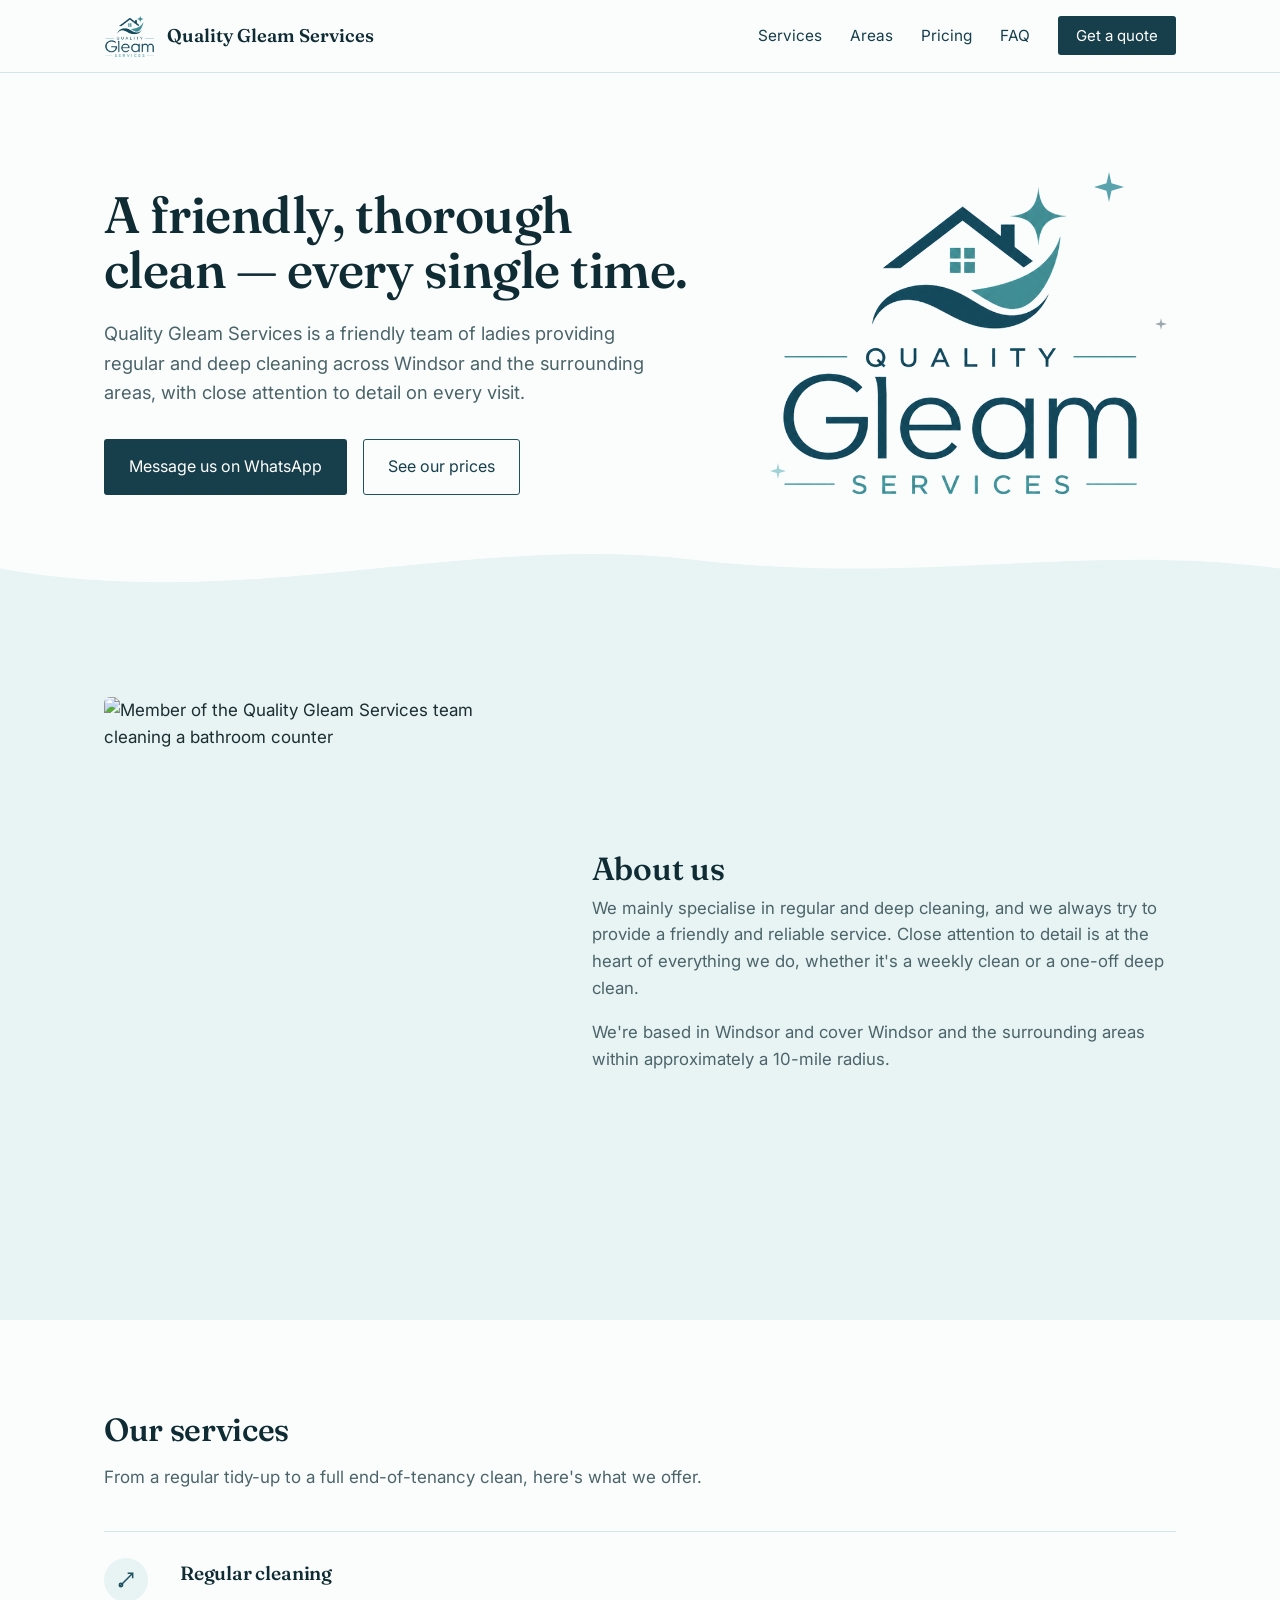
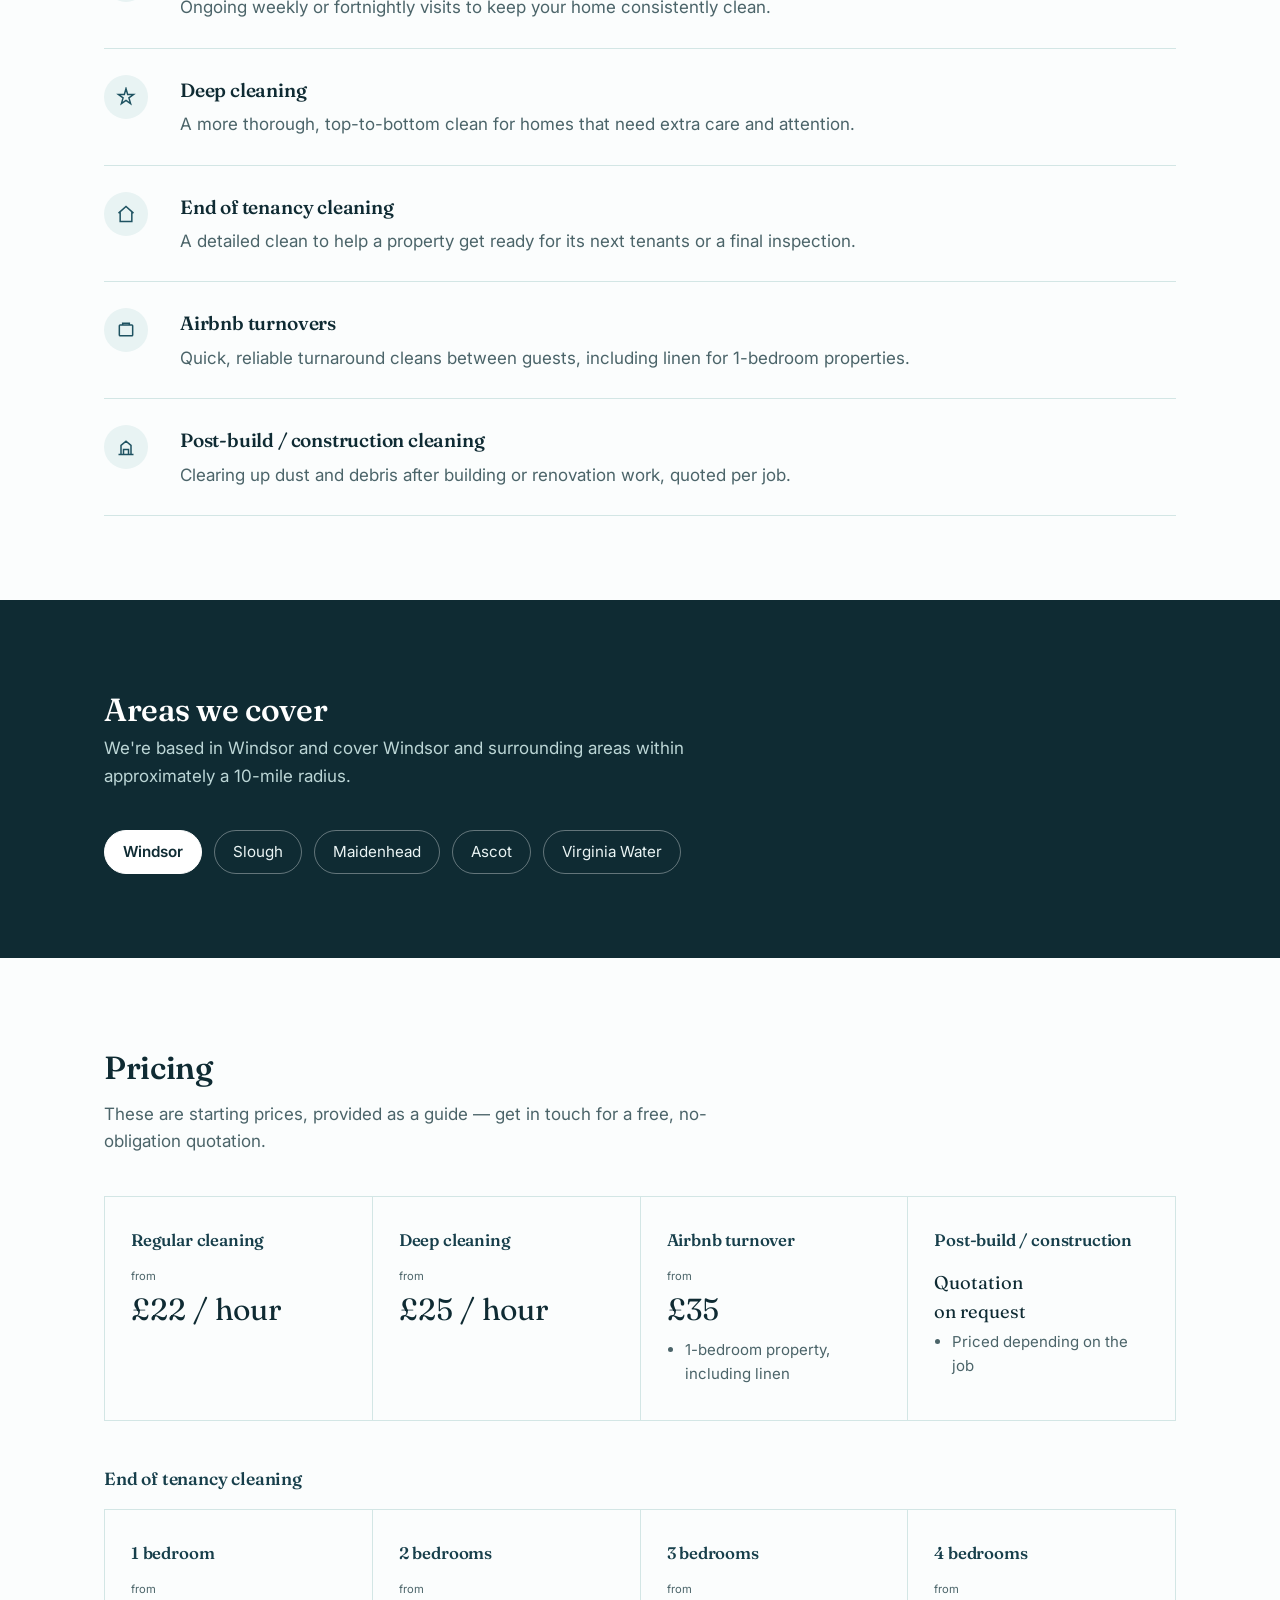
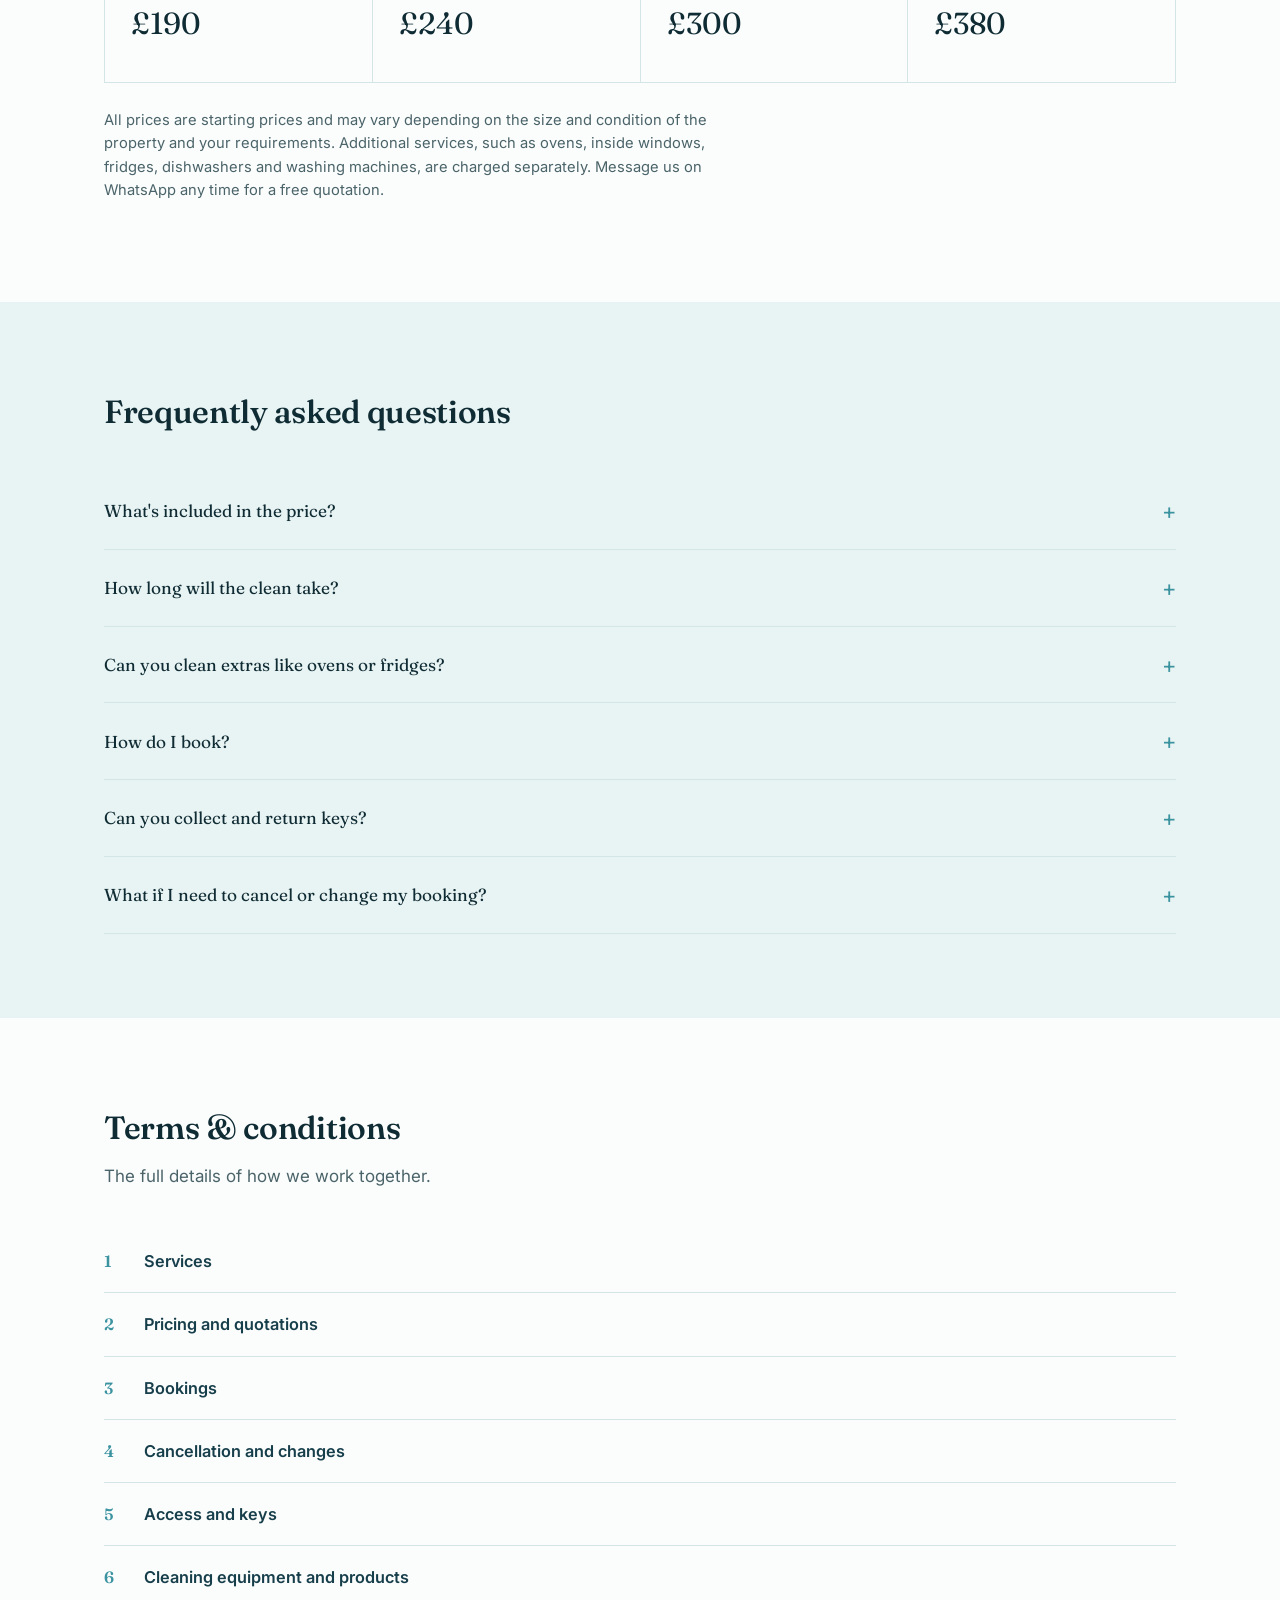
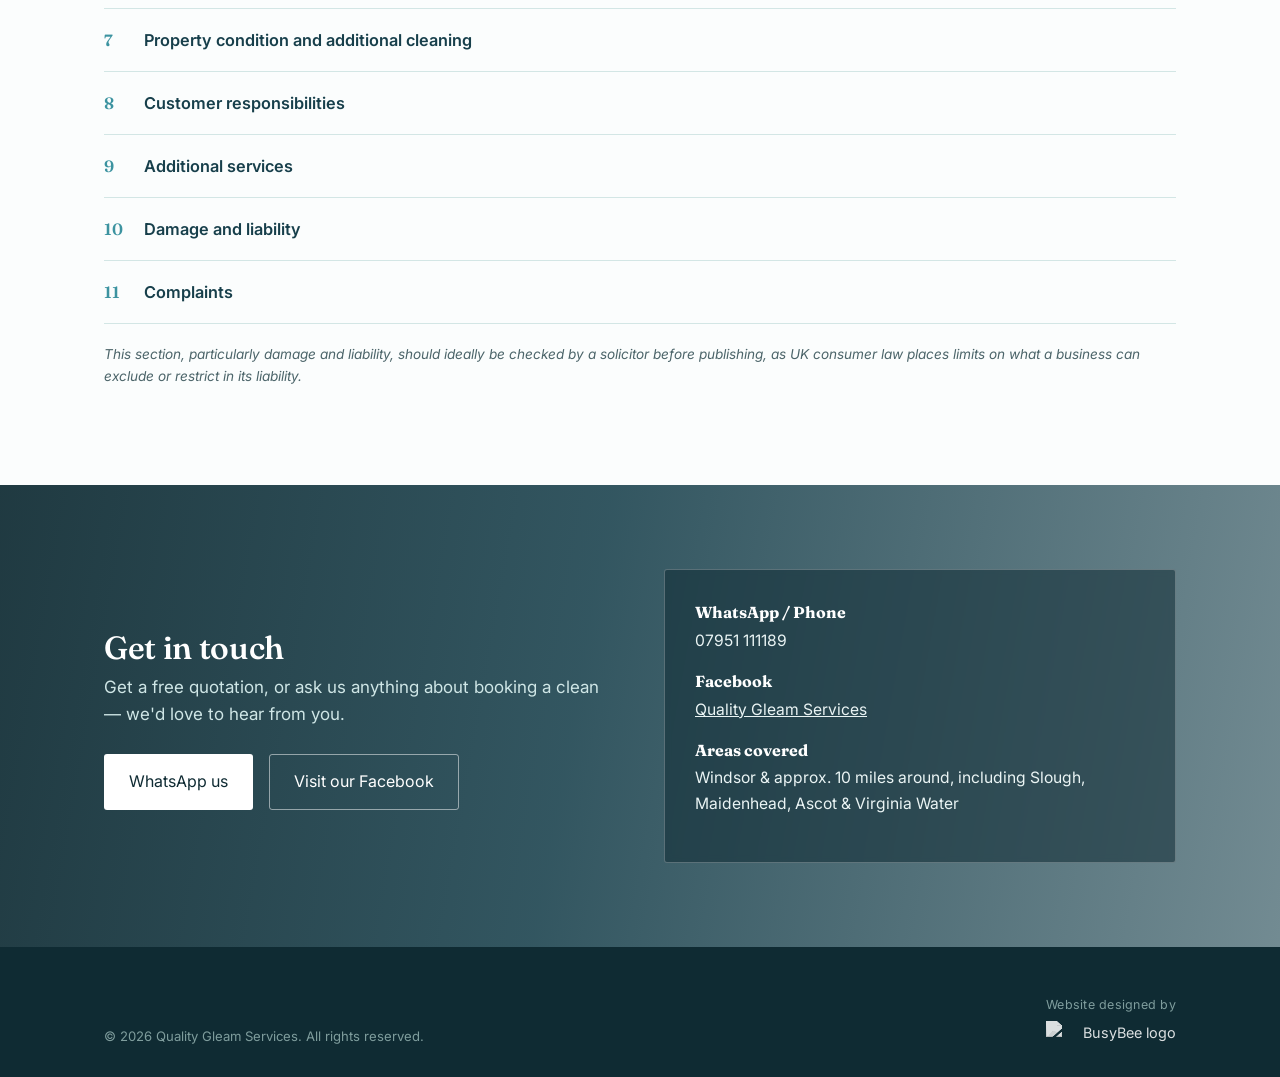
==== index.html @ 11ec0099 "Add files via upload" ====
<!DOCTYPE html>
<html lang="en">
<head>
<meta charset="UTF-8">
<meta name="viewport" content="width=device-width, initial-scale=1">
<title>Quality Gleam Services | Cleaning in Windsor &amp; Surrounding Areas</title>
<meta name="description" content="Friendly, reliable regular and deep cleaning across Windsor, Slough, Maidenhead, Ascot and Virginia Water. Message us on WhatsApp for a free quote.">
<link rel="icon" href="assets/favicon.png" type="image/png">
<link rel="preconnect" href="https://fonts.googleapis.com">
<link rel="preconnect" href="https://fonts.gstatic.com" crossorigin>
<link href="https://fonts.googleapis.com/css2?family=Fraunces:opsz,wght@9..144,500;9..144,600&family=Inter:wght@400;500;600&display=swap" rel="stylesheet">
<link rel="stylesheet" href="styles.css">
</head>
<body>

<header>
  <div class="nav">
    <a href="#top" class="brand">
      <img src="assets/logo.png" alt="Quality Gleam Services logo">
      <span>Quality Gleam Services</span>
    </a>
    <nav>
      <ul>
        <li><a href="#services">Services</a></li>
        <li><a href="#areas">Areas</a></li>
        <li><a href="#pricing">Pricing</a></li>
        <li><a href="#faq">FAQ</a></li>
        <li><a href="#contact" class="nav-cta">Get a quote</a></li>
      </ul>
    </nav>
    <button class="menu-btn" id="menuBtn" aria-label="Open menu"><span></span><span></span><span></span></button>
  </div>
  <nav id="mobileNav" style="display:none;border-top:1px solid var(--line);">
    <ul style="flex-direction:column;padding:8px 24px 20px;gap:4px;">
      <li style="padding:10px 0;"><a href="#services">Services</a></li>
      <li style="padding:10px 0;"><a href="#areas">Areas covered</a></li>
      <li style="padding:10px 0;"><a href="#pricing">Pricing</a></li>
      <li style="padding:10px 0;"><a href="#faq">FAQ</a></li>
      <li style="padding:10px 0;"><a href="#contact">Get a quote</a></li>
    </ul>
  </nav>
</header>

<main id="top">

  <!-- Hero -->
  <section class="hero">
    <div class="wrap hero-grid">
      <div>
        <h1>A friendly, thorough clean&nbsp;— every single time.</h1>
        <p class="sub">Quality Gleam Services is a friendly team of ladies providing regular and deep cleaning across Windsor and the surrounding areas, with close attention to detail on every visit.</p>
        <div class="hero-actions">
          <a class="btn btn-primary" href="https://wa.me/447951111189" target="_blank" rel="noopener">Message us on WhatsApp</a>
          <a class="btn btn-ghost" href="#pricing">See our prices</a>
        </div>
      </div>
      <div class="hero-visual">
        <span class="scene" aria-hidden="true"></span>
        <svg class="spark spark-1" aria-hidden="true" viewBox="0 0 24 24"><path d="M12 0 L14 9 L24 12 L14 15 L12 24 L10 15 L0 12 L10 9 Z"/></svg>
        <svg class="spark spark-2" aria-hidden="true" viewBox="0 0 24 24"><path d="M12 0 L14 9 L24 12 L14 15 L12 24 L10 15 L0 12 L10 9 Z"/></svg>
        <svg class="spark spark-3" aria-hidden="true" viewBox="0 0 24 24"><path d="M12 0 L14 9 L24 12 L14 15 L12 24 L10 15 L0 12 L10 9 Z"/></svg>
        <img src="assets/logo.png" alt="Quality Gleam Services">
      </div>
    </div>
    <svg class="wave" viewBox="0 0 1440 90" preserveAspectRatio="none"><path d="M0,40 C280,90 520,0 780,30 C1040,60 1220,10 1440,40 L1440,90 L0,90 Z"></path></svg>
  </section>

  <!-- About -->
  <section class="about">
    <div class="wrap about-grid">
      <div class="about-photo"><img src="assets/cleaning-woman.jpg" alt="Member of the Quality Gleam Services team cleaning a bathroom counter"></div>
      <div>
        <h2>About us</h2>
        <p>We mainly specialise in regular and deep cleaning, and we always try to provide a friendly and reliable service. Close attention to detail is at the heart of everything we do, whether it's a weekly clean or a one-off deep clean.</p>
        <p>We're based in Windsor and cover Windsor and the surrounding areas within approximately a 10-mile radius.</p>
      </div>
    </div>
  </section>

  <!-- Services -->
  <section class="services" id="services">
    <div class="wrap">
      <h2>Our services</h2>
      <p class="section-lead">From a regular tidy-up to a full end-of-tenancy clean, here's what we offer.</p>
      <div class="svc-list">

        <div class="svc-row">
          <span class="icon" aria-hidden="true">
            <svg width="20" height="20" viewBox="0 0 24 24" fill="none" stroke="currentColor" stroke-width="1.8"><path d="M4 20 L20 4 M14 4 L20 4 L20 10"/><circle cx="6" cy="18" r="2"/></svg>
          </span>
          <div><h3>Regular cleaning</h3><p>Ongoing weekly or fortnightly visits to keep your home consistently clean.</p></div>
        </div>

        <div class="svc-row">
          <span class="icon" aria-hidden="true">
            <svg width="20" height="20" viewBox="0 0 24 24" fill="none" stroke="currentColor" stroke-width="1.8"><path d="M12 2 L14 9 L21 9 L15.5 13 L17.5 20 L12 16 L6.5 20 L8.5 13 L3 9 L10 9 Z"/></svg>
          </span>
          <div><h3>Deep cleaning</h3><p>A more thorough, top-to-bottom clean for homes that need extra care and attention.</p></div>
        </div>

        <div class="svc-row">
          <span class="icon" aria-hidden="true">
            <svg width="20" height="20" viewBox="0 0 24 24" fill="none" stroke="currentColor" stroke-width="1.8"><path d="M3 11 L12 3 L21 11 M5 10 L5 21 L19 21 L19 10"/></svg>
          </span>
          <div><h3>End of tenancy cleaning</h3><p>A detailed clean to help a property get ready for its next tenants or a final inspection.</p></div>
        </div>

        <div class="svc-row">
          <span class="icon" aria-hidden="true">
            <svg width="20" height="20" viewBox="0 0 24 24" fill="none" stroke="currentColor" stroke-width="1.8"><rect x="4" y="6" width="16" height="13" rx="1"/><path d="M8 6 V4 H16 V6"/></svg>
          </span>
          <div><h3>Airbnb turnovers</h3><p>Quick, reliable turnaround cleans between guests, including linen for 1-bedroom properties.</p></div>
        </div>

        <div class="svc-row">
          <span class="icon" aria-hidden="true">
            <svg width="20" height="20" viewBox="0 0 24 24" fill="none" stroke="currentColor" stroke-width="1.8"><path d="M3 21 L21 21 M6 21 V10 L12 5 L18 10 V21 M9 21 V15 H15 V21"/></svg>
          </span>
          <div><h3>Post-build / construction cleaning</h3><p>Clearing up dust and debris after building or renovation work, quoted per job.</p></div>
        </div>

      </div>
    </div>
  </section>

  <!-- Areas -->
  <section class="areas" id="areas">
    <div class="wrap">
      <h2>Areas we cover</h2>
      <p class="section-lead">We're based in Windsor and cover Windsor and surrounding areas within approximately a 10-mile radius.</p>
      <div class="chip-row">
        <span class="chip center">Windsor</span>
        <span class="chip">Slough</span>
        <span class="chip">Maidenhead</span>
        <span class="chip">Ascot</span>
        <span class="chip">Virginia Water</span>
      </div>
    </div>
  </section>

  <!-- Pricing -->
  <section class="pricing" id="pricing">
    <div class="wrap">
      <h2>Pricing</h2>
      <p class="section-lead">These are starting prices, provided as a guide — get in touch for a free, no-obligation quotation.</p>

      <div class="price-grid">
        <div class="price-card">
          <h3>Regular cleaning</h3>
          <span class="amount"><span class="from">from</span>£22 / hour</span>
        </div>
        <div class="price-card">
          <h3>Deep cleaning</h3>
          <span class="amount"><span class="from">from</span>£25 / hour</span>
        </div>
        <div class="price-card">
          <h3>Airbnb turnover</h3>
          <span class="amount"><span class="from">from</span>£35</span>
          <ul><li>1-bedroom property, including linen</li></ul>
        </div>
        <div class="price-card">
          <h3>Post-build / construction</h3>
          <span class="amount" style="font-size:1.15rem;">Quotation<br>on request</span>
          <ul><li>Priced depending on the job</li></ul>
        </div>
      </div>

      <h3 style="margin-top:44px;font-size:1.1rem;color:var(--teal-800);">End of tenancy cleaning</h3>
      <div class="price-grid" style="margin-top:16px;">
        <div class="price-card"><h3>1 bedroom</h3><span class="amount"><span class="from">from</span>£190</span></div>
        <div class="price-card"><h3>2 bedrooms</h3><span class="amount"><span class="from">from</span>£240</span></div>
        <div class="price-card"><h3>3 bedrooms</h3><span class="amount"><span class="from">from</span>£300</span></div>
        <div class="price-card"><h3>4 bedrooms</h3><span class="amount"><span class="from">from</span>£380</span></div>
      </div>

      <p class="price-note">All prices are starting prices and may vary depending on the size and condition of the property and your requirements. Additional services, such as ovens, inside windows, fridges, dishwashers and washing machines, are charged separately. Message us on WhatsApp any time for a free quotation.</p>
    </div>
  </section>

  <!-- FAQ -->
  <section class="faq" id="faq">
    <div class="wrap">
      <h2>Frequently asked questions</h2>

      <details class="faq-item">
        <summary>What's included in the price?</summary>
        <p>Cleaning products are included and provided by us. Cleaning equipment can be provided for an additional charge.</p>
      </details>
      <details class="faq-item">
        <summary>How long will the clean take?</summary>
        <p>Cleaning time depends on the size and condition of the property. If it needs additional time, we'll discuss this with you where possible before continuing.</p>
      </details>
      <details class="faq-item">
        <summary>Can you clean extras like ovens or fridges?</summary>
        <p>Yes — we can clean additional items such as ovens, inside windows, fridges, dishwashers and washing machines. These are charged separately.</p>
      </details>
      <details class="faq-item">
        <summary>How do I book?</summary>
        <p>You can book through WhatsApp or by phone, and hopefully through this website in future too.</p>
      </details>
      <details class="faq-item">
        <summary>Can you collect and return keys?</summary>
        <p>Yes, we can collect and return keys if required. For end-of-tenancy cleaning, if keys need to be collected from an agency, there's a small additional fee for key collection and return.</p>
      </details>
      <details class="faq-item">
        <summary>What if I need to cancel or change my booking?</summary>
        <p>We just ask for at least 24 hours' notice if you need to cancel or change your booking.</p>
      </details>

    </div>
  </section>

  <!-- Terms -->
  <section class="terms" id="terms">
    <div class="wrap">
      <h2>Terms &amp; conditions</h2>
      <p class="section-lead">The full details of how we work together.</p>

      <details class="terms-item">
        <summary><span class="num">1</span> Services</summary>
        <div class="body">
          <p>Quality Gleam Services provides regular cleaning, deep cleaning, end-of-tenancy cleaning, Airbnb turnovers and post-build/construction cleaning.</p>
          <p>We aim to provide a friendly, reliable and thorough service while paying close attention to detail.</p>
        </div>
      </details>

      <details class="terms-item">
        <summary><span class="num">2</span> Pricing and quotations</summary>
        <div class="body">
          <p>Our advertised prices are starting prices and are provided as a guide.</p>
          <p>The final price may vary depending on factors including: size of the property, condition of the property, level of cleaning required, customer requirements, and additional services requested.</p>
          <p>Additional services, including oven, fridge, dishwasher, washing machine and inside-window cleaning, may incur additional charges.</p>
          <p>Post-build/construction cleaning is priced individually according to the requirements of the job.</p>
          <p>Where additional cleaning time is required due to the size or condition of a property, additional charges may apply. Where reasonably possible, we will discuss this with the customer before carrying out additional work.</p>
        </div>
      </details>

      <details class="terms-item">
        <summary><span class="num">3</span> Bookings</summary>
        <div class="body">
          <p>Bookings can be made by phone or WhatsApp, and bookings made through the website may also be available where this facility is offered.</p>
          <p>A booking is considered confirmed once the details of the service have been agreed with the customer.</p>
        </div>
      </details>

      <details class="terms-item">
        <summary><span class="num">4</span> Cancellation and changes</summary>
        <div class="body">
          <p>Customers must provide at least 24 hours' notice if they need to cancel or change a booking.</p>
        </div>
      </details>

      <details class="terms-item">
        <summary><span class="num">5</span> Access and keys</summary>
        <div class="body">
          <p>Customers are responsible for providing suitable access to the property at the agreed time.</p>
          <p>Where agreed in advance, Quality Gleam Services may collect and return keys.</p>
          <p>For end-of-tenancy cleaning, an additional fee may apply where keys need to be collected from and returned to a letting agency.</p>
        </div>
      </details>

      <details class="terms-item">
        <summary><span class="num">6</span> Cleaning equipment and products</summary>
        <div class="body">
          <p>Standard cleaning products are provided by Quality Gleam Services.</p>
          <p>Cleaning equipment may be provided for an additional charge where agreed with the customer.</p>
        </div>
      </details>

      <details class="terms-item">
        <summary><span class="num">7</span> Property condition and additional cleaning</summary>
        <div class="body">
          <p>The quoted or estimated cleaning time is based on the information available when the booking is made.</p>
          <p>If the condition or size of the property requires substantially more time than anticipated, additional cleaning time may be charged.</p>
          <p>Where reasonably possible, the customer will be informed before additional work continues.</p>
        </div>
      </details>

      <details class="terms-item">
        <summary><span class="num">8</span> Customer responsibilities</summary>
        <div class="body">
          <p>Customers should inform Quality Gleam Services before the appointment of any relevant circumstances that may affect the cleaning, including particularly delicate surfaces, valuable items, specific cleaning requirements or areas requiring special care.</p>
          <p>Customers should ensure that the property is reasonably accessible and safe for the cleaning team.</p>
        </div>
      </details>

      <details class="terms-item">
        <summary><span class="num">9</span> Additional services</summary>
        <div class="body">
          <p>Additional services requested by the customer that are not included in the original booking may incur an additional charge.</p>
          <p>Any additional charges will be discussed with the customer where reasonably possible before the work is carried out.</p>
        </div>
      </details>

      <details class="terms-item">
        <summary><span class="num">10</span> Damage and liability</summary>
        <div class="body">
          <p>Quality Gleam Services will take reasonable care when carrying out cleaning services.</p>
          <p>Customers should notify us as soon as reasonably possible if they believe any damage has occurred during a cleaning service so that the matter can be investigated.</p>
          <p>We cannot accept responsibility for pre-existing damage, normal wear and tear, or damage resulting from defects, poor condition or unsuitable materials/surfaces.</p>
        </div>
      </details>

      <details class="terms-item">
        <summary><span class="num">11</span> Complaints</summary>
        <div class="body">
          <p>If you are unhappy with any aspect of our cleaning service, please contact us as soon as possible so that we can discuss the issue and, where appropriate, arrange a suitable resolution.</p>
        </div>
      </details>

      <p class="terms-legal-note">This section, particularly damage and liability, should ideally be checked by a solicitor before publishing, as UK consumer law places limits on what a business can exclude or restrict in its liability.</p>
    </div>
  </section>

  <!-- Contact -->
  <section class="contact" id="contact">
    <div class="wrap contact-grid">
      <div>
        <h2>Get in touch</h2>
        <p>Get a free quotation, or ask us anything about booking a clean — we'd love to hear from you.</p>
        <div class="contact-actions">
          <a class="btn btn-primary" href="https://wa.me/447951111189" target="_blank" rel="noopener">WhatsApp us</a>
          <a class="btn btn-ghost" href="https://www.facebook.com/share/1EQ4zHnE3u/?mibextid=wwXIfr" target="_blank" rel="noopener">Visit our Facebook</a>
        </div>
      </div>
      <div class="contact-card">
        <div><strong>WhatsApp / Phone</strong>07951 111189</div>
        <div><strong>Facebook</strong><a href="https://www.facebook.com/share/1EQ4zHnE3u/?mibextid=wwXIfr" target="_blank" rel="noopener" style="color:#eaf4f4;">Quality Gleam Services</a></div>
        <div><strong>Areas covered</strong>Windsor &amp; approx. 10 miles around, including Slough, Maidenhead, Ascot &amp; Virginia Water</div>
      </div>
    </div>
  </section>

</main>

<footer>
  <div class="wrap">
    <div class="footer-grid">
      <div class="copyright">© <span id="year"></span> Quality Gleam Services. All rights reserved.</div>
      <div class="footer-credit">
        <div class="label">Website designed by</div>
        <img src="https://ijdpajdpoka.sirv.com/busybee-logo.png" alt="BusyBee logo">
      </div>
    </div>
  </div>
</footer>

<script src="script.js"></script>
</body>
</html>
---- styles.css ----
/* Quality Gleam Services — site styles */

:root{
  --teal-900:#0f2b33;
  --teal-800:#173f4b;
  --teal-700:#1e5261;
  --teal-500:#3c93a0;
  --teal-300:#7bc0c6;
  --teal-100:#e8f3f3;
  --paper:#fbfdfd;
  --line:#d3e6e5;
  --ink:#1b2e31;
  --ink-soft:#4b6469;
  --max:1120px;
}

*,*::before,*::after{box-sizing:border-box;}
html{scroll-behavior:smooth;}
body{
  margin:0;
  background:var(--paper);
  color:var(--ink);
  font-family:"Inter",system-ui,-apple-system,Segoe UI,sans-serif;
  font-size:17px;
  line-height:1.6;
  -webkit-font-smoothing:antialiased;
}
h1,h2,h3,.logo-word{
  font-family:"Fraunces",Georgia,serif;
  color:var(--teal-900);
  margin:0;
  font-weight:560;
  letter-spacing:-0.01em;
}
p{margin:0 0 1em;}
a{color:var(--teal-700);}
img{max-width:100%;display:block;}
.wrap{max-width:var(--max);margin:0 auto;padding:0 24px;}
section{padding:84px 0;}
.eyebrow{display:none;} /* intentionally unused — no tracked-out labels */

/* Header */
header{
  position:sticky;top:0;z-index:40;
  background:rgba(251,253,253,.92);
  backdrop-filter:blur(6px);
  border-bottom:1px solid var(--line);
}
.nav{display:flex;align-items:center;justify-content:space-between;padding:14px 24px;max-width:var(--max);margin:0 auto;}
.brand{display:flex;align-items:center;gap:12px;text-decoration:none;}
.brand img{height:44px;width:auto;}
.brand span{font-family:"Fraunces",serif;font-size:1.15rem;color:var(--teal-900);font-weight:600;}
nav ul{list-style:none;display:flex;gap:28px;margin:0;padding:0;}
nav ul li a{color:var(--teal-800);text-decoration:none;font-size:.96rem;}
nav ul li a:hover{color:var(--teal-500);}
.nav-cta{
  background:var(--teal-800);color:#fff !important;padding:10px 18px;border-radius:3px;
  font-size:.94rem;
}
.nav-cta:hover{background:var(--teal-700);}
.menu-btn{display:none;background:none;border:none;cursor:pointer;padding:4px;}
.menu-btn span{display:block;width:24px;height:2px;background:var(--teal-900);margin:5px 0;}

/* Hero */
.hero{padding:76px 0 0;}
.hero-grid{display:grid;grid-template-columns:1.15fr .85fr;gap:56px;align-items:center;}
.hero h1{font-size:clamp(2.2rem,4vw,3.4rem);line-height:1.08;}
.hero .sub{font-size:1.15rem;color:var(--ink-soft);margin-top:22px;max-width:46ch;}
.hero-actions{display:flex;gap:16px;margin-top:32px;flex-wrap:wrap;}
.btn{
  display:inline-flex;align-items:center;gap:10px;padding:14px 24px;border-radius:3px;
  text-decoration:none;font-size:1rem;border:1px solid transparent;
}
.btn-primary{background:var(--teal-800);color:#fff;}
.btn-primary:hover{background:var(--teal-700);}
.btn-ghost{border-color:var(--teal-700);color:var(--teal-800);}
.btn-ghost:hover{background:var(--teal-100);}
.hero-visual{position:relative;padding:30px;display:flex;align-items:center;justify-content:center;overflow:hidden;border-radius:28px;}
.hero-visual img{width:100%;max-width:420px;margin:0 auto;position:relative;z-index:2;}
.hero-visual .scene{
  position:absolute;inset:-10%;z-index:0;
  background-image:url('assets/kitchen.jpg');
  background-size:cover;background-position:center;
  filter:blur(9px) saturate(1.05);
  transform:scale(1.06);
}
.hero-visual::after{
  content:"";position:absolute;inset:0;z-index:0;
  background:radial-gradient(circle at 50% 45%, rgba(251,253,253,.35) 0%, rgba(251,253,253,.05) 55%, transparent 75%);
}
.hero-visual .spark{position:absolute;z-index:1;width:22px;height:22px;fill:var(--teal-500);opacity:.7;}
.hero-visual .spark-1{top:6%;right:12%;width:30px;height:30px;opacity:.85;}
.hero-visual .spark-2{bottom:14%;left:6%;width:16px;height:16px;fill:var(--teal-300);}
.hero-visual .spark-3{top:44%;right:2%;width:12px;height:12px;fill:var(--teal-900);opacity:.4;}

.wave{display:block;width:100%;height:auto;}
.wave path{fill:var(--teal-100);}

/* About */
.about{background:var(--teal-100);}
.about-grid{display:grid;grid-template-columns:.85fr 1.15fr;gap:56px;align-items:center;}
.about h2{font-size:2rem;}
.about p{color:var(--ink-soft);font-size:1.05rem;}
.about-photo{border-radius:6px;overflow:hidden;aspect-ratio:4/5;}
.about-photo img{width:100%;height:100%;object-fit:cover;display:block;}

/* Services */
.services h2{font-size:2rem;margin-bottom:8px;}
.section-lead{color:var(--ink-soft);max-width:56ch;margin-bottom:40px;}
.svc-list{border-top:1px solid var(--line);}
.svc-row{
  display:grid;grid-template-columns:56px 1fr;gap:20px;padding:26px 0;border-bottom:1px solid var(--line);
  align-items:flex-start;
}
.svc-row .icon{
  width:44px;height:44px;border-radius:50%;background:var(--teal-100);
  display:flex;align-items:center;justify-content:center;color:var(--teal-700);
}
.svc-row h3{font-size:1.2rem;margin-bottom:6px;}
.svc-row p{color:var(--ink-soft);margin:0;}

/* Areas */
.areas{background:var(--teal-900);color:#f2f7f7;}
.areas h2{color:#fff;font-size:2rem;}
.areas .section-lead{color:#bcd6d6;}
.chip-row{display:flex;flex-wrap:wrap;gap:12px;margin-top:10px;}
.chip{
  border:1px solid rgba(255,255,255,.35);color:#eaf4f4;padding:9px 18px;border-radius:100px;font-size:.95rem;
}
.chip.center{background:#fff;color:var(--teal-900);border-color:#fff;font-weight:600;}

/* Pricing */
.pricing h2{font-size:2rem;margin-bottom:8px;}
.price-grid{display:grid;grid-template-columns:repeat(auto-fit,minmax(230px,1fr));gap:1px;background:var(--line);border:1px solid var(--line);margin-top:36px;}
.price-card{background:var(--paper);padding:30px 26px;}
.price-card h3{font-size:1.05rem;color:var(--teal-800);margin-bottom:14px;}
.price-card .amount{font-family:"Fraunces",serif;font-size:1.9rem;color:var(--teal-900);display:block;margin-bottom:4px;}
.price-card .amount .from{font-family:"Inter",sans-serif;font-size:.7rem;color:var(--ink-soft);display:block;font-weight:400;letter-spacing:0;}
.price-card ul{margin:0;padding-left:18px;color:var(--ink-soft);font-size:.94rem;}
.price-card ul li{margin-bottom:4px;}
.price-note{margin-top:26px;font-size:.92rem;color:var(--ink-soft);max-width:70ch;}

/* FAQ */
.faq{background:var(--teal-100);}
.faq h2{font-size:2rem;margin-bottom:36px;}
.faq-item{border-bottom:1px solid var(--line);}
.faq-item summary{
  cursor:pointer;padding:20px 0;font-family:"Fraunces",serif;font-size:1.08rem;color:var(--teal-900);
  list-style:none;display:flex;justify-content:space-between;align-items:center;gap:16px;
}
.faq-item summary::-webkit-details-marker{display:none;}
.faq-item summary::after{content:"+";font-family:"Inter",sans-serif;font-size:1.4rem;color:var(--teal-500);}
.faq-item[open] summary::after{content:"–";}
.faq-item p{color:var(--ink-soft);padding-bottom:22px;margin:0;}

/* Terms */
.terms h2{font-size:2rem;margin-bottom:10px;}
.terms-item{border-bottom:1px solid var(--line);}
.terms-item summary{
  cursor:pointer;padding:18px 0;font-weight:600;color:var(--teal-800);list-style:none;
  display:flex;gap:14px;align-items:baseline;font-size:1.02rem;
}
.terms-item summary::-webkit-details-marker{display:none;}
.terms-item summary .num{color:var(--teal-500);font-family:"Fraunces",serif;min-width:1.6em;}
.terms-item .body{padding:0 0 22px 2.6em;color:var(--ink-soft);font-size:.97rem;}
.terms-item .body p{margin:0 0 .8em;}
.terms-legal-note{margin-top:20px;font-size:.85rem;color:var(--ink-soft);font-style:italic;}

/* Contact */
.contact{
  position:relative;color:#fff;
  background:
    linear-gradient(100deg, rgba(15,43,51,.93) 0%, rgba(23,63,75,.88) 45%, rgba(23,63,75,.6) 100%),
    url('assets/bedroom.jpg') center/cover no-repeat;
}
.contact-grid{display:grid;grid-template-columns:1fr 1fr;gap:48px;align-items:center;}
.contact h2{color:#fff;font-size:2rem;}
.contact p{color:#cfe6e6;}
.contact-actions{display:flex;gap:16px;margin-top:26px;flex-wrap:wrap;}
.contact .btn-primary{background:#fff;color:var(--teal-900);}
.contact .btn-primary:hover{background:var(--teal-100);}
.contact .btn-ghost{border-color:rgba(255,255,255,.5);color:#fff;}
.contact .btn-ghost:hover{background:rgba(255,255,255,.08);}
.contact-card{border:1px solid rgba(255,255,255,.25);background:rgba(15,43,51,.55);backdrop-filter:blur(3px);padding:30px;border-radius:3px;}
.contact-card div{margin-bottom:16px;font-size:.98rem;color:#eaf4f4;}
.contact-card div strong{display:block;color:#fff;font-family:"Fraunces",serif;font-size:1rem;margin-bottom:2px;}

/* Footer */
footer{background:var(--teal-900);color:#a9c6c6;padding:48px 0 30px;font-size:.9rem;}
.footer-grid{display:flex;justify-content:space-between;align-items:flex-end;flex-wrap:wrap;gap:24px;}
.footer-credit{text-align:right;}
.footer-credit a{color:#a9c6c6;text-decoration:none;}
.footer-credit img{height:26px;margin-top:6px;margin-left:auto;filter:grayscale(1) brightness(1.6);opacity:.85;}
.footer-credit .label{font-size:.78rem;letter-spacing:.02em;color:#7f9d9d;}
hr.foot-rule{border:none;border-top:1px solid rgba(255,255,255,.12);margin:34px 0 22px;}
.copyright{font-size:.82rem;color:#7f9d9d;}

@media (max-width:860px){
  nav ul{display:none;}
  .menu-btn{display:block;}
  .hero-grid,.about-grid,.contact-grid{grid-template-columns:1fr;}
  .hero-visual{order:-1;max-width:260px;margin:0 auto 8px;}
  section{padding:56px 0;}
  .footer-grid{flex-direction:column;align-items:flex-start;}
  .footer-credit{text-align:left;}
  .footer-credit img{margin-left:0;}
}

@media (prefers-reduced-motion:reduce){
  html{scroll-behavior:auto;}
}
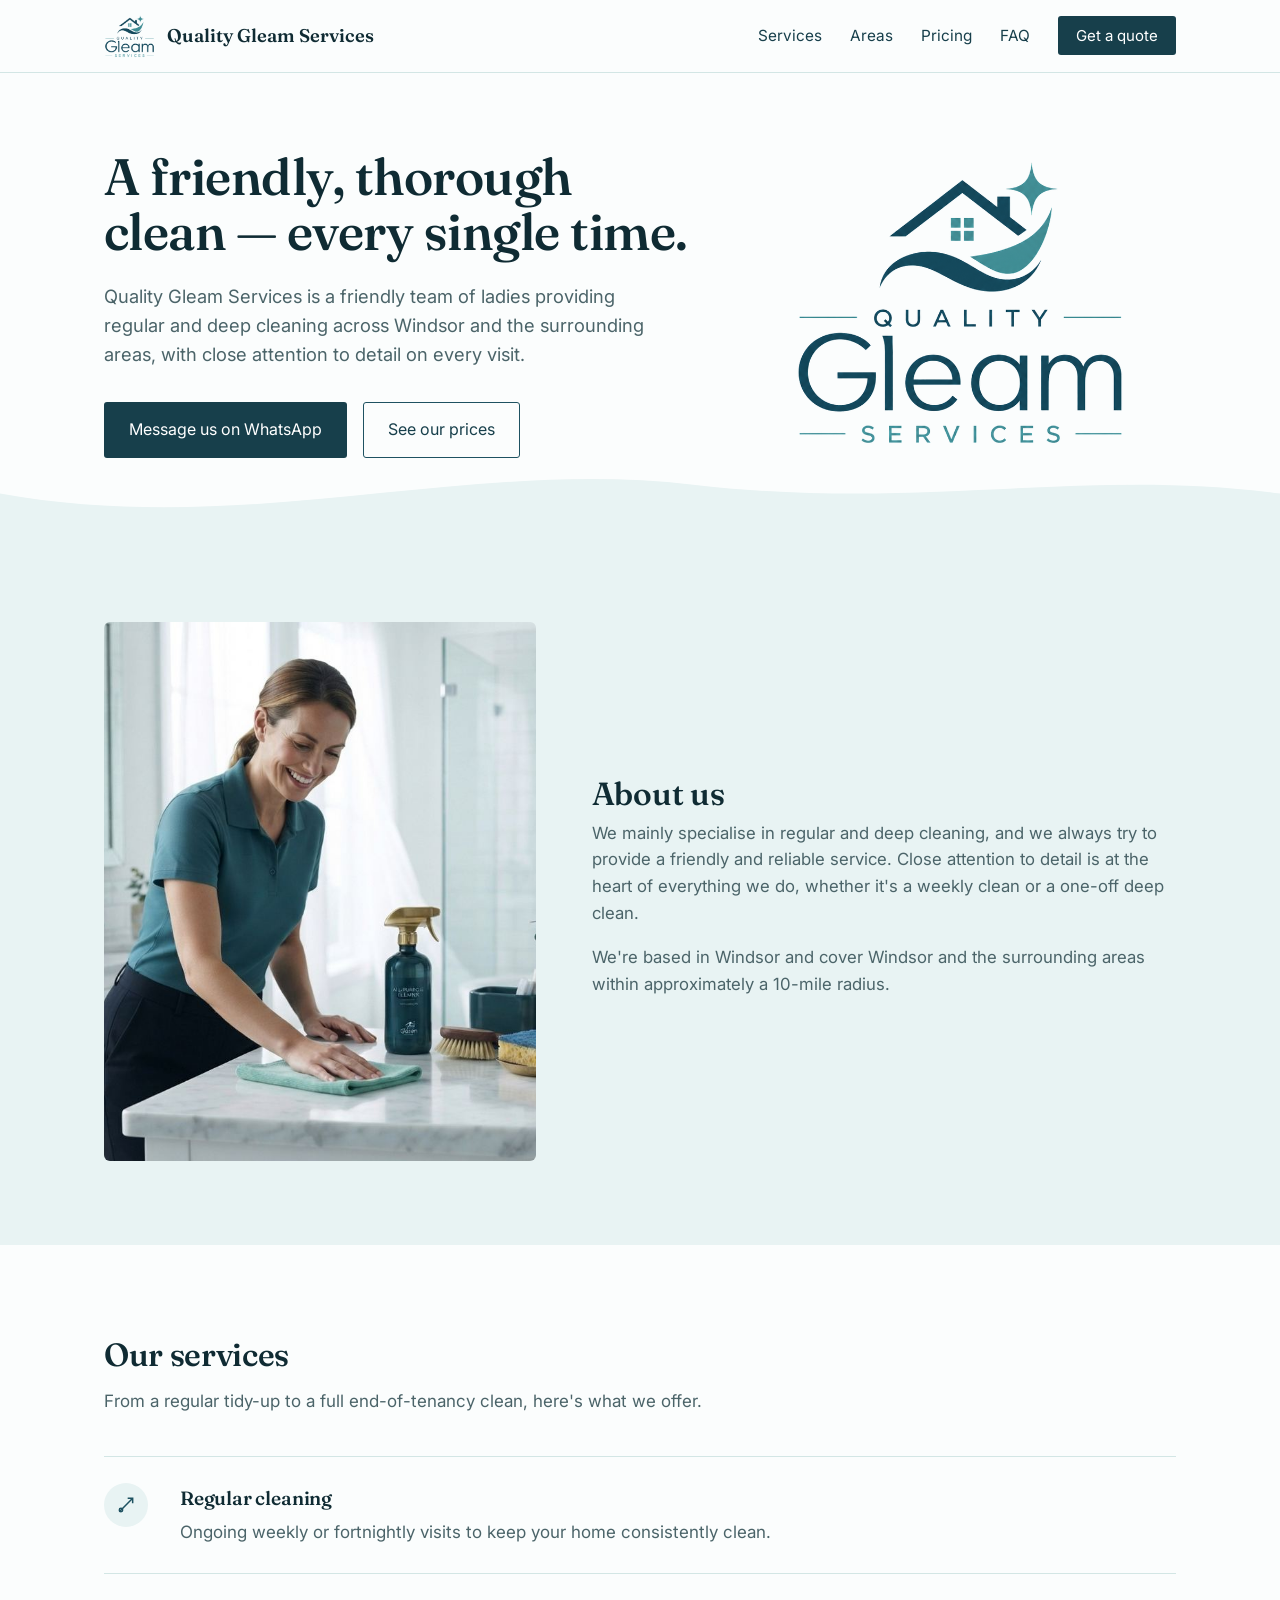
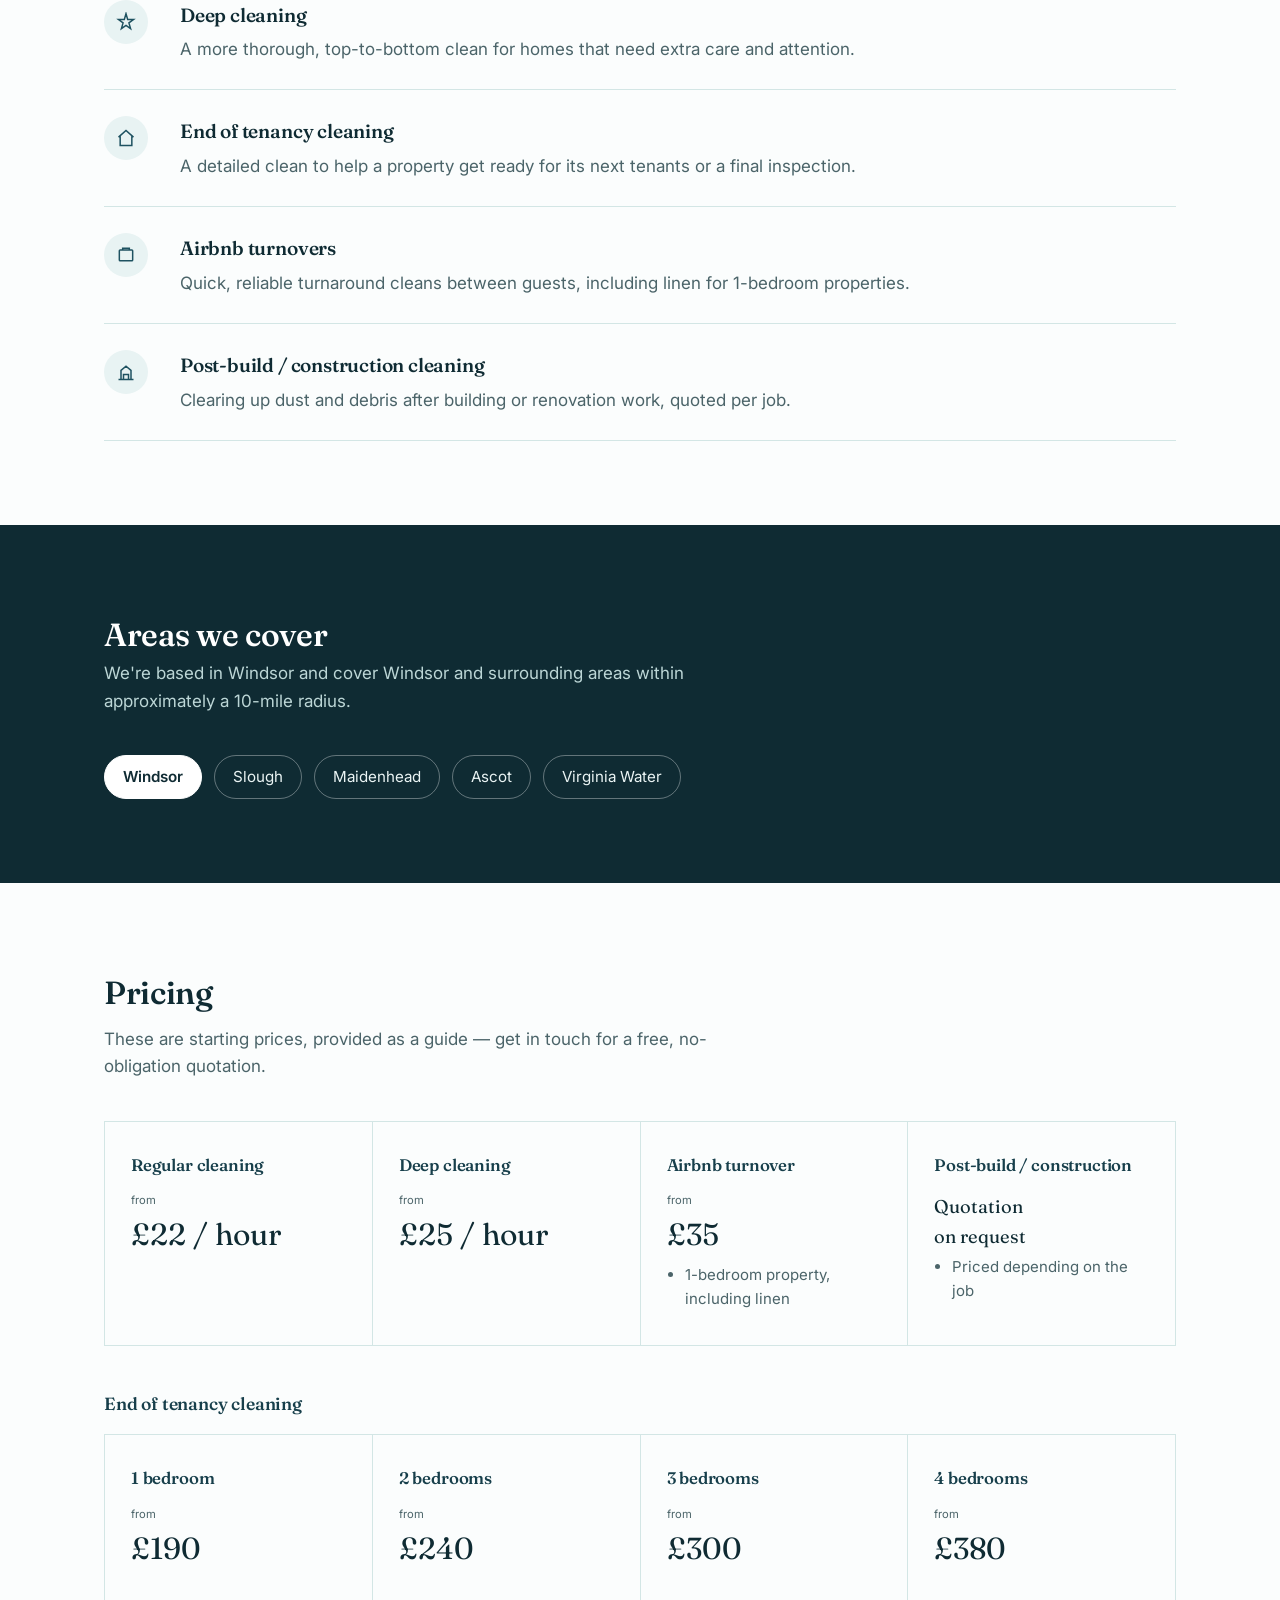
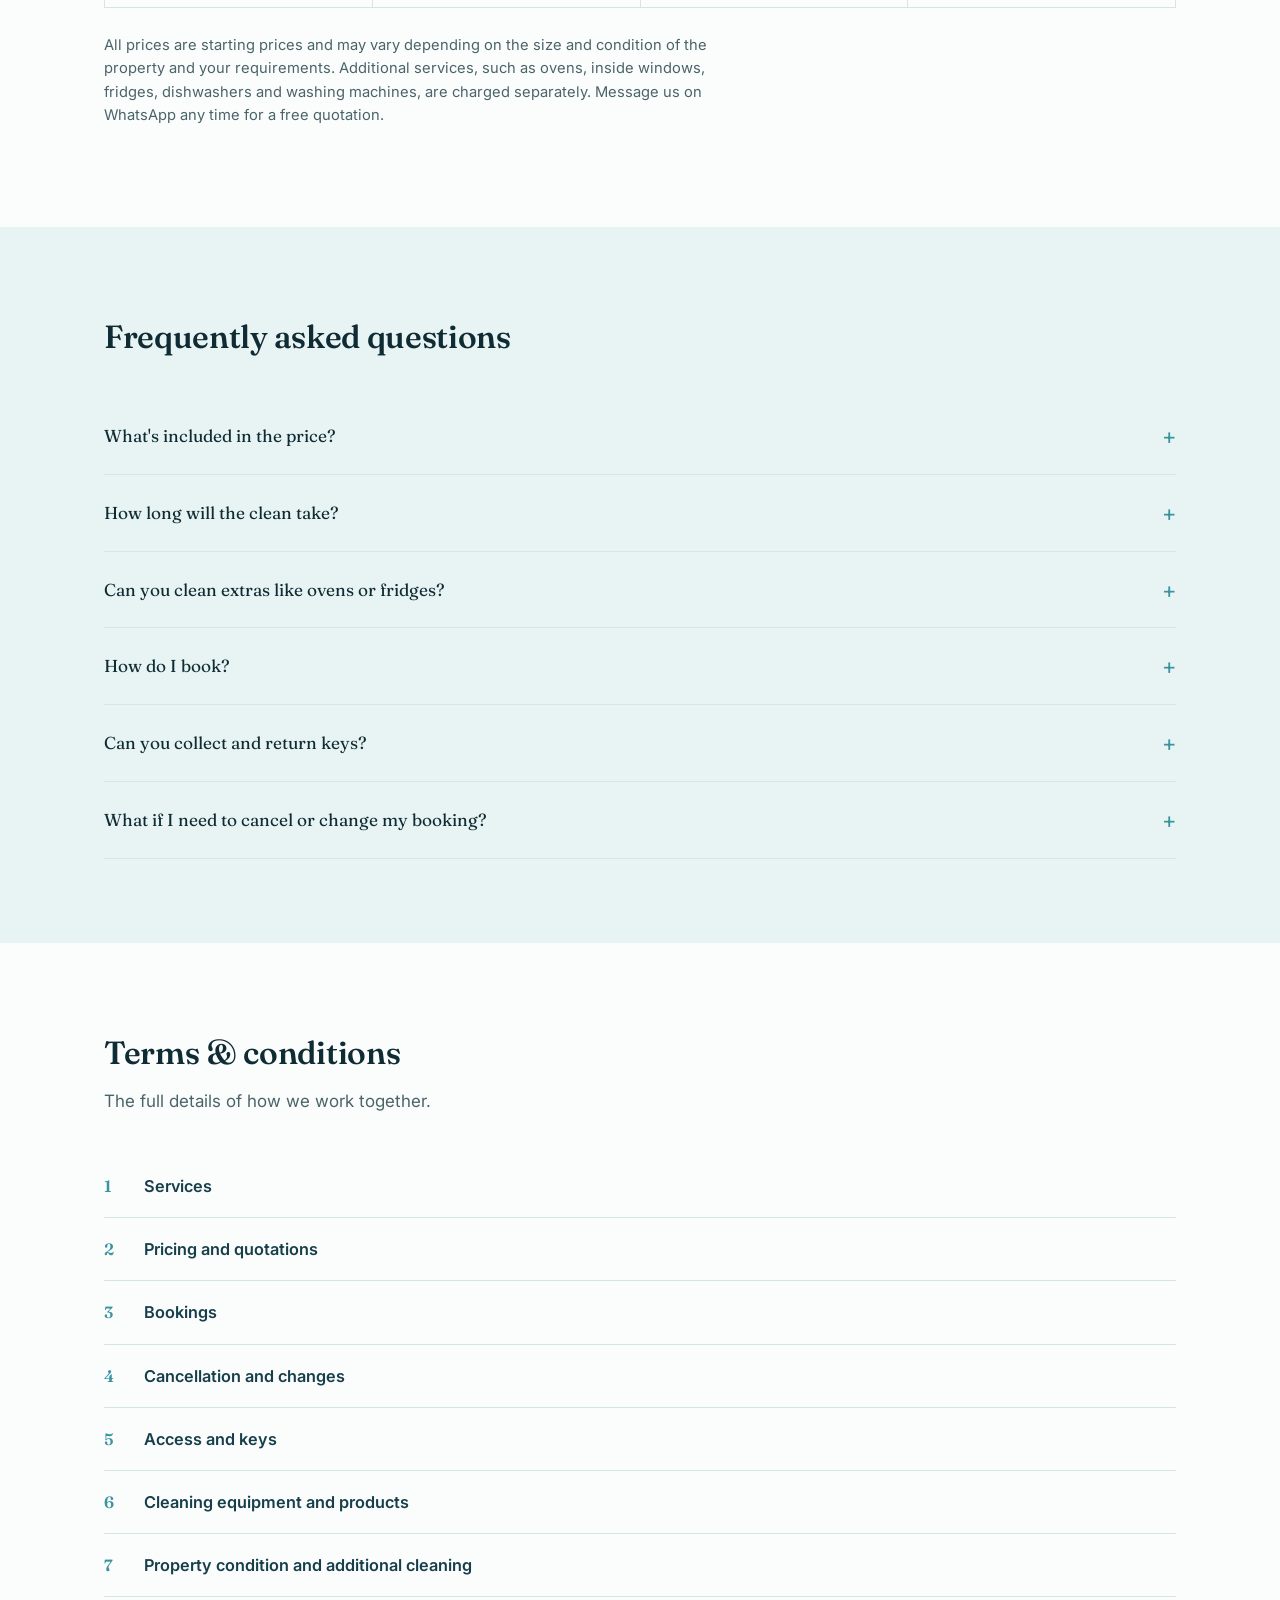
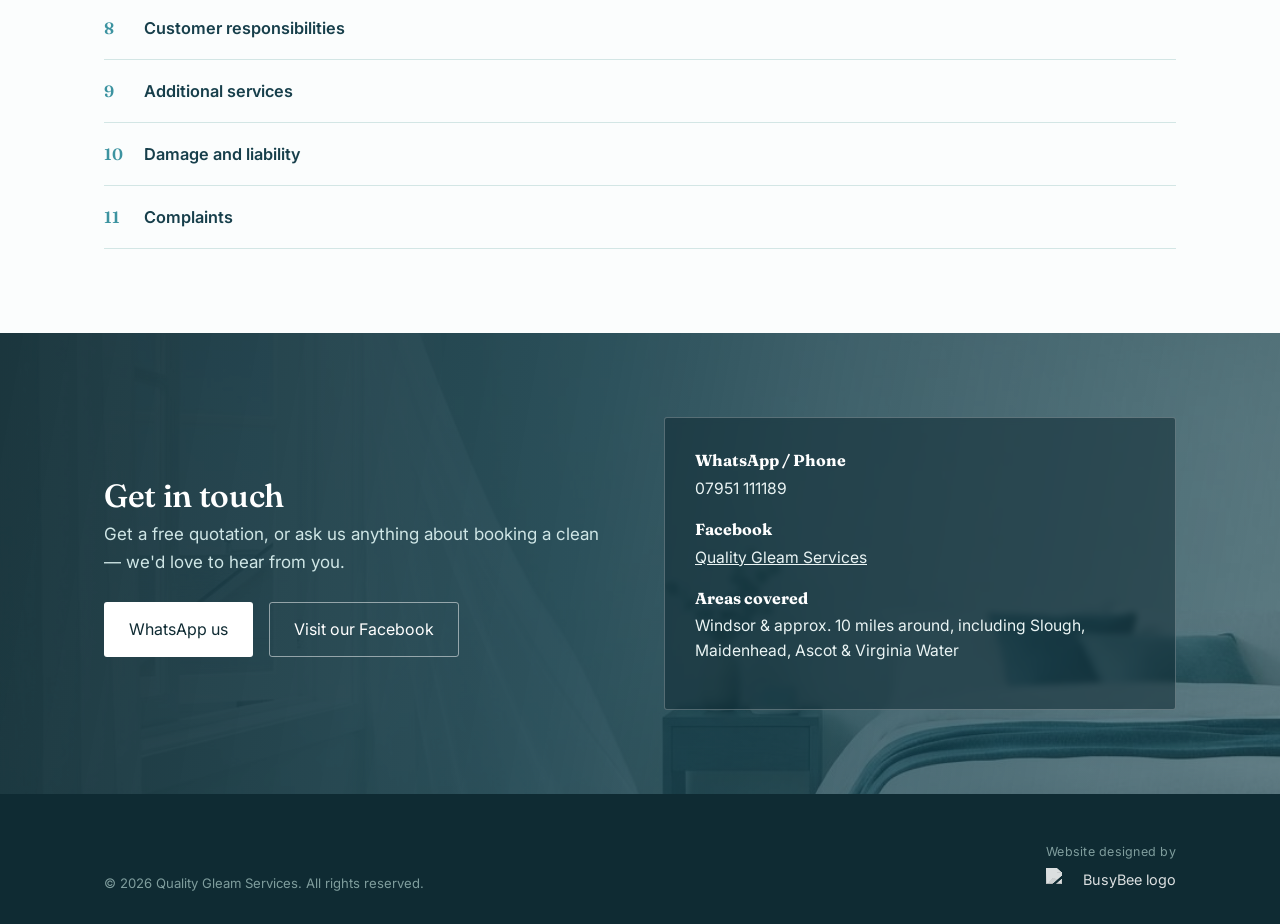
==== commit 35f8aaab: "Add files via upload" ====
--- a/index.html
+++ b/index.html
@@ -55,10 +55,6 @@
         </div>
       </div>
       <div class="hero-visual">
-        <span class="scene" aria-hidden="true"></span>
-        <svg class="spark spark-1" aria-hidden="true" viewBox="0 0 24 24"><path d="M12 0 L14 9 L24 12 L14 15 L12 24 L10 15 L0 12 L10 9 Z"/></svg>
-        <svg class="spark spark-2" aria-hidden="true" viewBox="0 0 24 24"><path d="M12 0 L14 9 L24 12 L14 15 L12 24 L10 15 L0 12 L10 9 Z"/></svg>
-        <svg class="spark spark-3" aria-hidden="true" viewBox="0 0 24 24"><path d="M12 0 L14 9 L24 12 L14 15 L12 24 L10 15 L0 12 L10 9 Z"/></svg>
         <img src="assets/logo.png" alt="Quality Gleam Services">
       </div>
     </div>
@@ -308,7 +304,6 @@
         </div>
       </details>
 
-      <p class="terms-legal-note">This section, particularly damage and liability, should ideally be checked by a solicitor before publishing, as UK consumer law places limits on what a business can exclude or restrict in its liability.</p>
     </div>
   </section>
 
--- a/styles.css
+++ b/styles.css
@@ -75,23 +75,8 @@
 .btn-primary:hover{background:var(--teal-700);}
 .btn-ghost{border-color:var(--teal-700);color:var(--teal-800);}
 .btn-ghost:hover{background:var(--teal-100);}
-.hero-visual{position:relative;padding:30px;display:flex;align-items:center;justify-content:center;overflow:hidden;border-radius:28px;}
-.hero-visual img{width:100%;max-width:420px;margin:0 auto;position:relative;z-index:2;}
-.hero-visual .scene{
-  position:absolute;inset:-10%;z-index:0;
-  background-image:url('assets/kitchen.jpg');
-  background-size:cover;background-position:center;
-  filter:blur(9px) saturate(1.05);
-  transform:scale(1.06);
-}
-.hero-visual::after{
-  content:"";position:absolute;inset:0;z-index:0;
-  background:radial-gradient(circle at 50% 45%, rgba(251,253,253,.35) 0%, rgba(251,253,253,.05) 55%, transparent 75%);
-}
-.hero-visual .spark{position:absolute;z-index:1;width:22px;height:22px;fill:var(--teal-500);opacity:.7;}
-.hero-visual .spark-1{top:6%;right:12%;width:30px;height:30px;opacity:.85;}
-.hero-visual .spark-2{bottom:14%;left:6%;width:16px;height:16px;fill:var(--teal-300);}
-.hero-visual .spark-3{top:44%;right:2%;width:12px;height:12px;fill:var(--teal-900);opacity:.4;}
+.hero-visual{display:flex;align-items:center;justify-content:center;}
+.hero-visual img{width:100%;max-width:340px;margin:0 auto;}
 
 .wave{display:block;width:100%;height:auto;}
 .wave path{fill:var(--teal-100);}
@@ -199,7 +184,8 @@
   nav ul{display:none;}
   .menu-btn{display:block;}
   .hero-grid,.about-grid,.contact-grid{grid-template-columns:1fr;}
-  .hero-visual{order:-1;max-width:260px;margin:0 auto 8px;}
+  .hero-grid{gap:20px;}
+  .hero-visual{order:-1;max-width:150px;margin:0 auto 4px;}
   section{padding:56px 0;}
   .footer-grid{flex-direction:column;align-items:flex-start;}
   .footer-credit{text-align:left;}
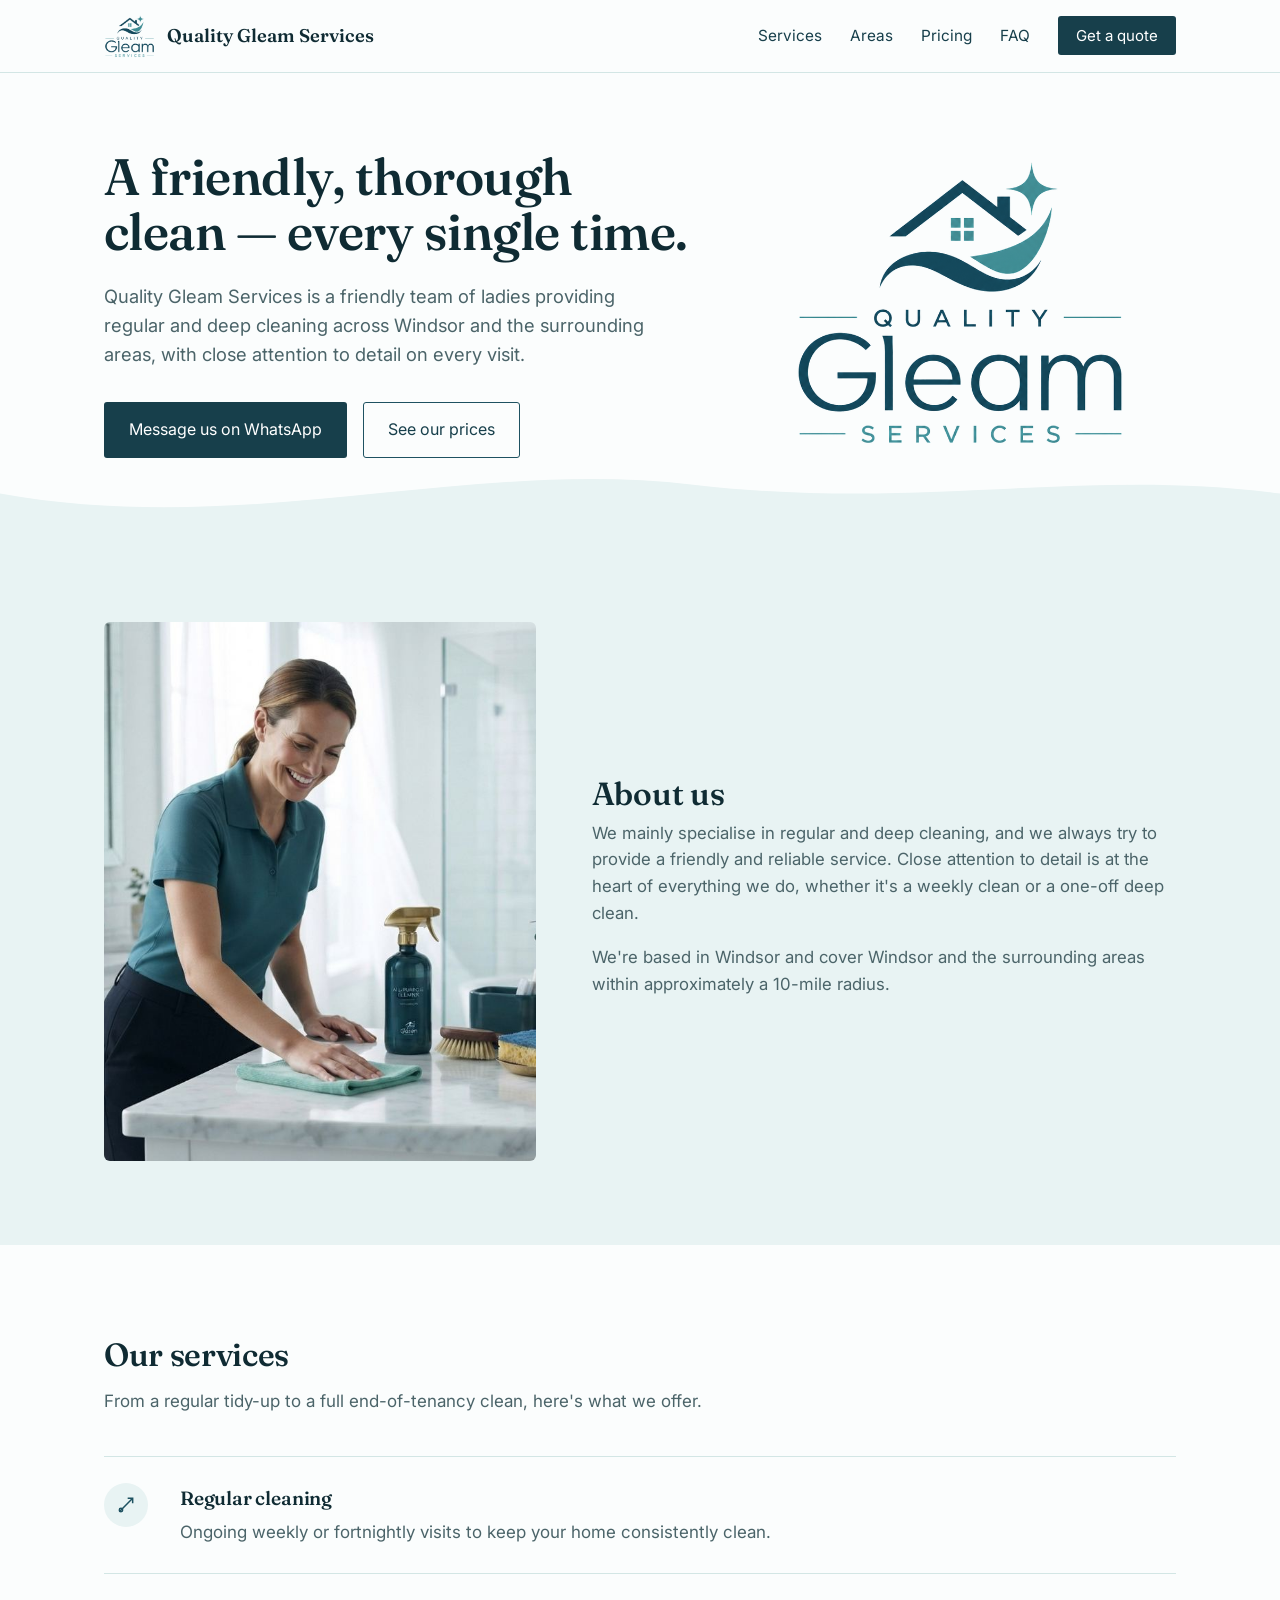
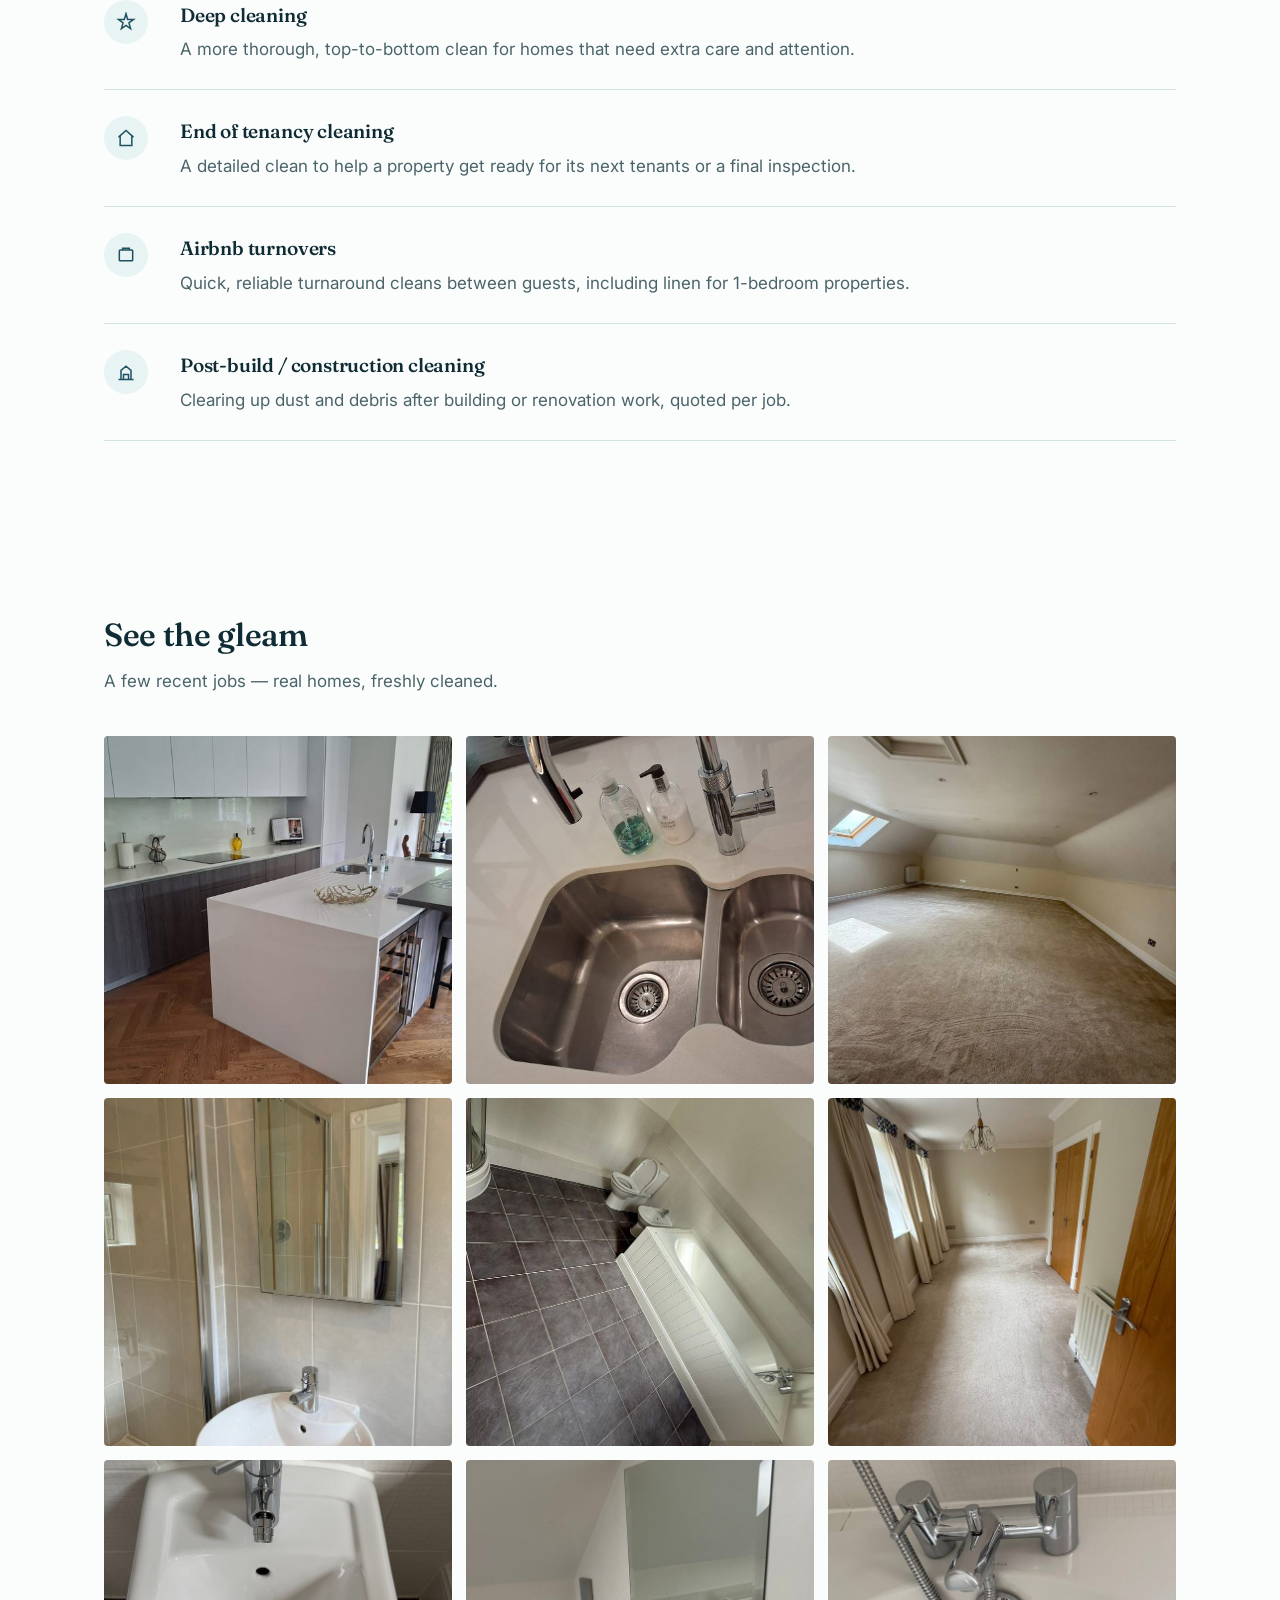
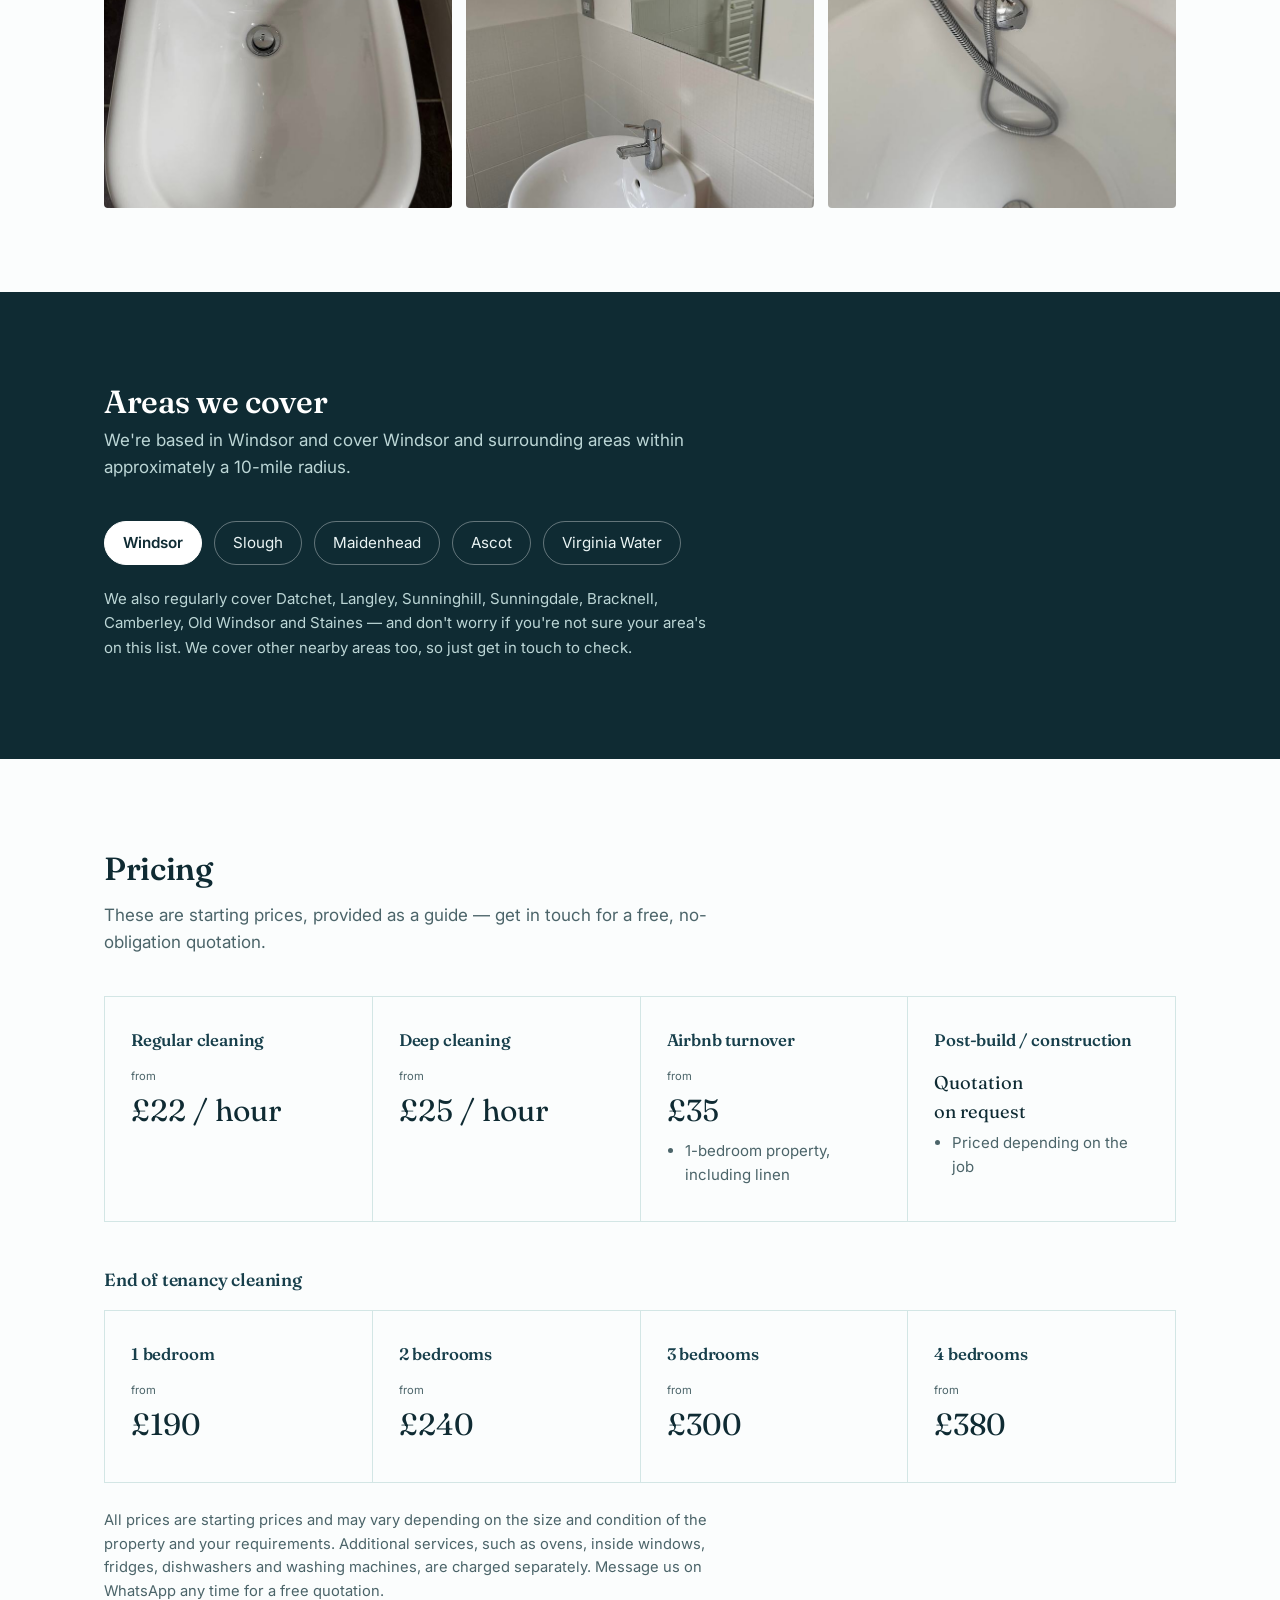
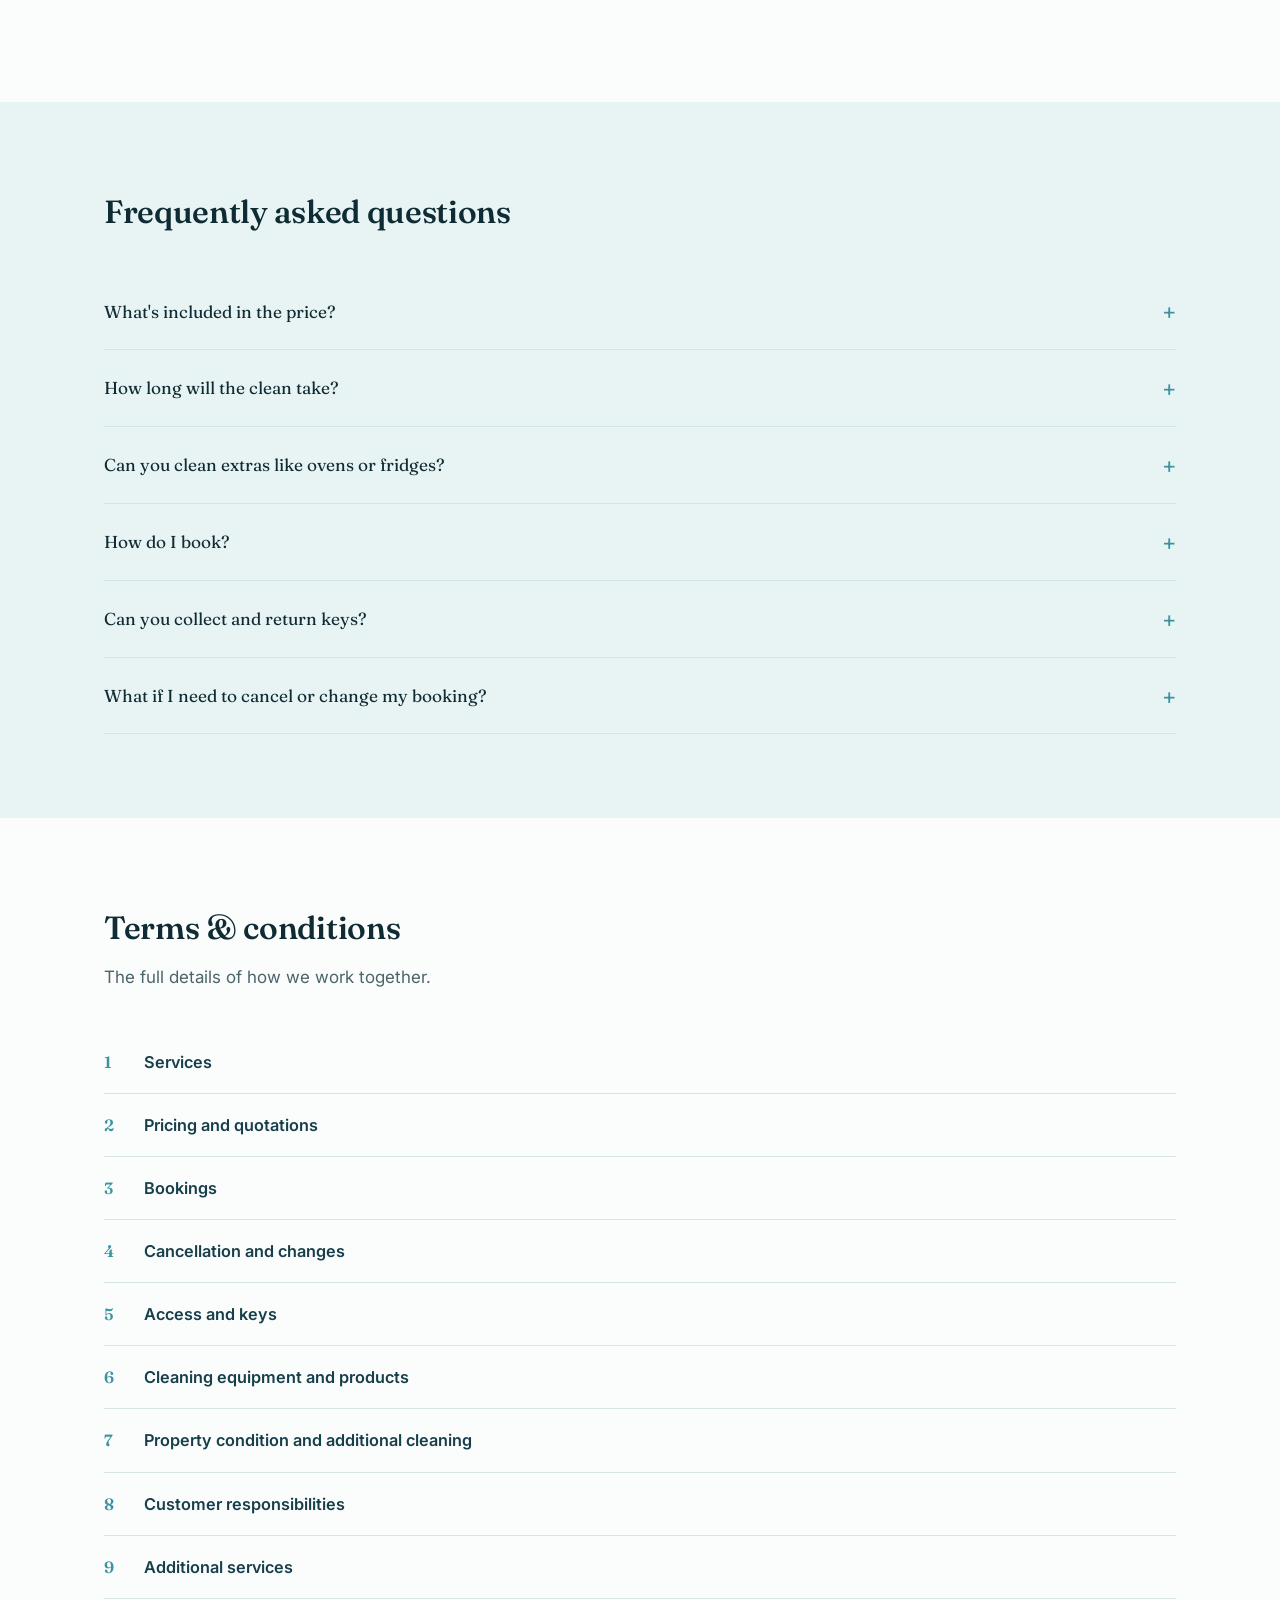
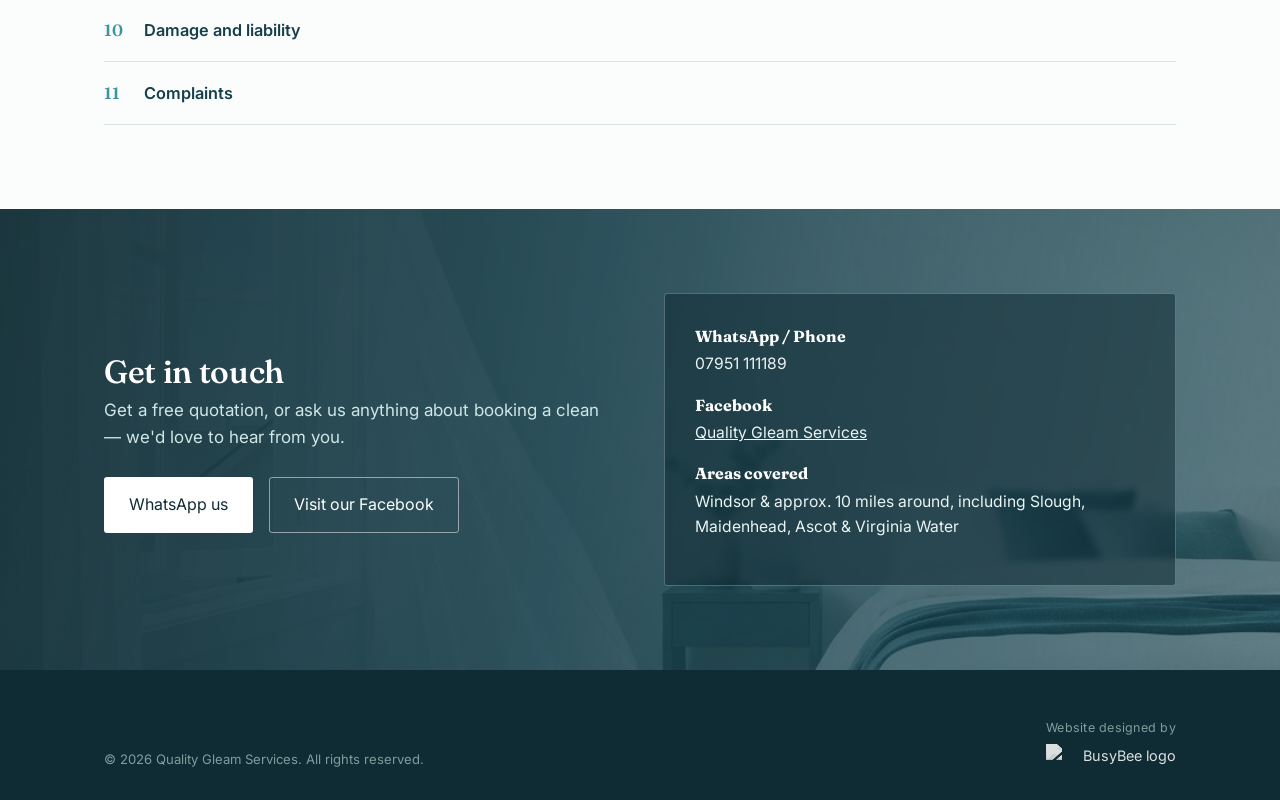
==== commit 2b3e69e5: "Add files via upload" ====
--- a/index.html
+++ b/index.html
@@ -119,6 +119,25 @@
     </div>
   </section>
 
+  <!-- Results -->
+  <section class="results" id="results">
+    <div class="wrap">
+      <h2>See the gleam</h2>
+      <p class="section-lead">A few recent jobs — real homes, freshly cleaned.</p>
+      <div class="results-grid">
+        <div class="results-photo"><img src="assets/results/clean-4.jpg" alt="Sparkling clean kitchen island and countertops"></div>
+        <div class="results-photo"><img src="assets/results/clean-6.jpg" alt="Spotless kitchen sink and taps"></div>
+        <div class="results-photo"><img src="assets/results/clean-2.jpg" alt="Freshly cleaned carpet in a large room"></div>
+        <div class="results-photo"><img src="assets/results/clean-1.jpg" alt="Clean bathroom sink, mirror and shower"></div>
+        <div class="results-photo"><img src="assets/results/clean-3.jpg" alt="Spotless bathroom floor tiles and bath panel"></div>
+        <div class="results-photo"><img src="assets/results/clean-5.jpg" alt="Freshly cleaned carpeted hallway"></div>
+        <div class="results-photo"><img src="assets/results/clean-7.jpg" alt="Sparkling clean bidet"></div>
+        <div class="results-photo"><img src="assets/results/clean-8.jpg" alt="Clean sink and mirror in an en-suite"></div>
+        <div class="results-photo"><img src="assets/results/clean-9.jpg" alt="Polished bath taps and shower fittings"></div>
+      </div>
+    </div>
+  </section>
+
   <!-- Areas -->
   <section class="areas" id="areas">
     <div class="wrap">
@@ -131,6 +150,7 @@
         <span class="chip">Ascot</span>
         <span class="chip">Virginia Water</span>
       </div>
+      <p class="areas-more">We also regularly cover Datchet, Langley, Sunninghill, Sunningdale, Bracknell, Camberley, Old Windsor and Staines — and don't worry if you're not sure your area's on this list. We cover other nearby areas too, so just get in touch to check.</p>
     </div>
   </section>
 
@@ -315,12 +335,12 @@
         <p>Get a free quotation, or ask us anything about booking a clean — we'd love to hear from you.</p>
         <div class="contact-actions">
           <a class="btn btn-primary" href="https://wa.me/447951111189" target="_blank" rel="noopener">WhatsApp us</a>
-          <a class="btn btn-ghost" href="https://www.facebook.com/share/1EQ4zHnE3u/?mibextid=wwXIfr" target="_blank" rel="noopener">Visit our Facebook</a>
+          <a class="btn btn-ghost" href="https://www.facebook.com/p/Quality-Gleam-Services-61569471145859/" target="_blank" rel="noopener">Visit our Facebook</a>
         </div>
       </div>
       <div class="contact-card">
         <div><strong>WhatsApp / Phone</strong>07951 111189</div>
-        <div><strong>Facebook</strong><a href="https://www.facebook.com/share/1EQ4zHnE3u/?mibextid=wwXIfr" target="_blank" rel="noopener" style="color:#eaf4f4;">Quality Gleam Services</a></div>
+        <div><strong>Facebook</strong><a href="https://www.facebook.com/p/Quality-Gleam-Services-61569471145859/" target="_blank" rel="noopener" style="color:#eaf4f4;">Quality Gleam Services</a></div>
         <div><strong>Areas covered</strong>Windsor &amp; approx. 10 miles around, including Slough, Maidenhead, Ascot &amp; Virginia Water</div>
       </div>
     </div>
--- a/styles.css
+++ b/styles.css
@@ -104,6 +104,15 @@
 .svc-row h3{font-size:1.2rem;margin-bottom:6px;}
 .svc-row p{color:var(--ink-soft);margin:0;}
 
+/* Results */
+.results h2{font-size:2rem;margin-bottom:8px;}
+.results-grid{
+  display:grid;grid-template-columns:repeat(3,1fr);gap:14px;margin-top:32px;
+}
+.results-photo{aspect-ratio:1/1;overflow:hidden;border-radius:4px;}
+.results-photo img{width:100%;height:100%;object-fit:cover;display:block;transition:transform .35s ease;}
+.results-photo:hover img{transform:scale(1.04);}
+
 /* Areas */
 .areas{background:var(--teal-900);color:#f2f7f7;}
 .areas h2{color:#fff;font-size:2rem;}
@@ -113,6 +122,7 @@
   border:1px solid rgba(255,255,255,.35);color:#eaf4f4;padding:9px 18px;border-radius:100px;font-size:.95rem;
 }
 .chip.center{background:#fff;color:var(--teal-900);border-color:#fff;font-weight:600;}
+.areas-more{margin-top:22px;font-size:.94rem;color:#bcd6d6;max-width:68ch;}
 
 /* Pricing */
 .pricing h2{font-size:2rem;margin-bottom:8px;}
@@ -187,6 +197,7 @@
   .hero-grid{gap:20px;}
   .hero-visual{order:-1;max-width:150px;margin:0 auto 4px;}
   section{padding:56px 0;}
+  .results-grid{grid-template-columns:repeat(2,1fr);}
   .footer-grid{flex-direction:column;align-items:flex-start;}
   .footer-credit{text-align:left;}
   .footer-credit img{margin-left:0;}
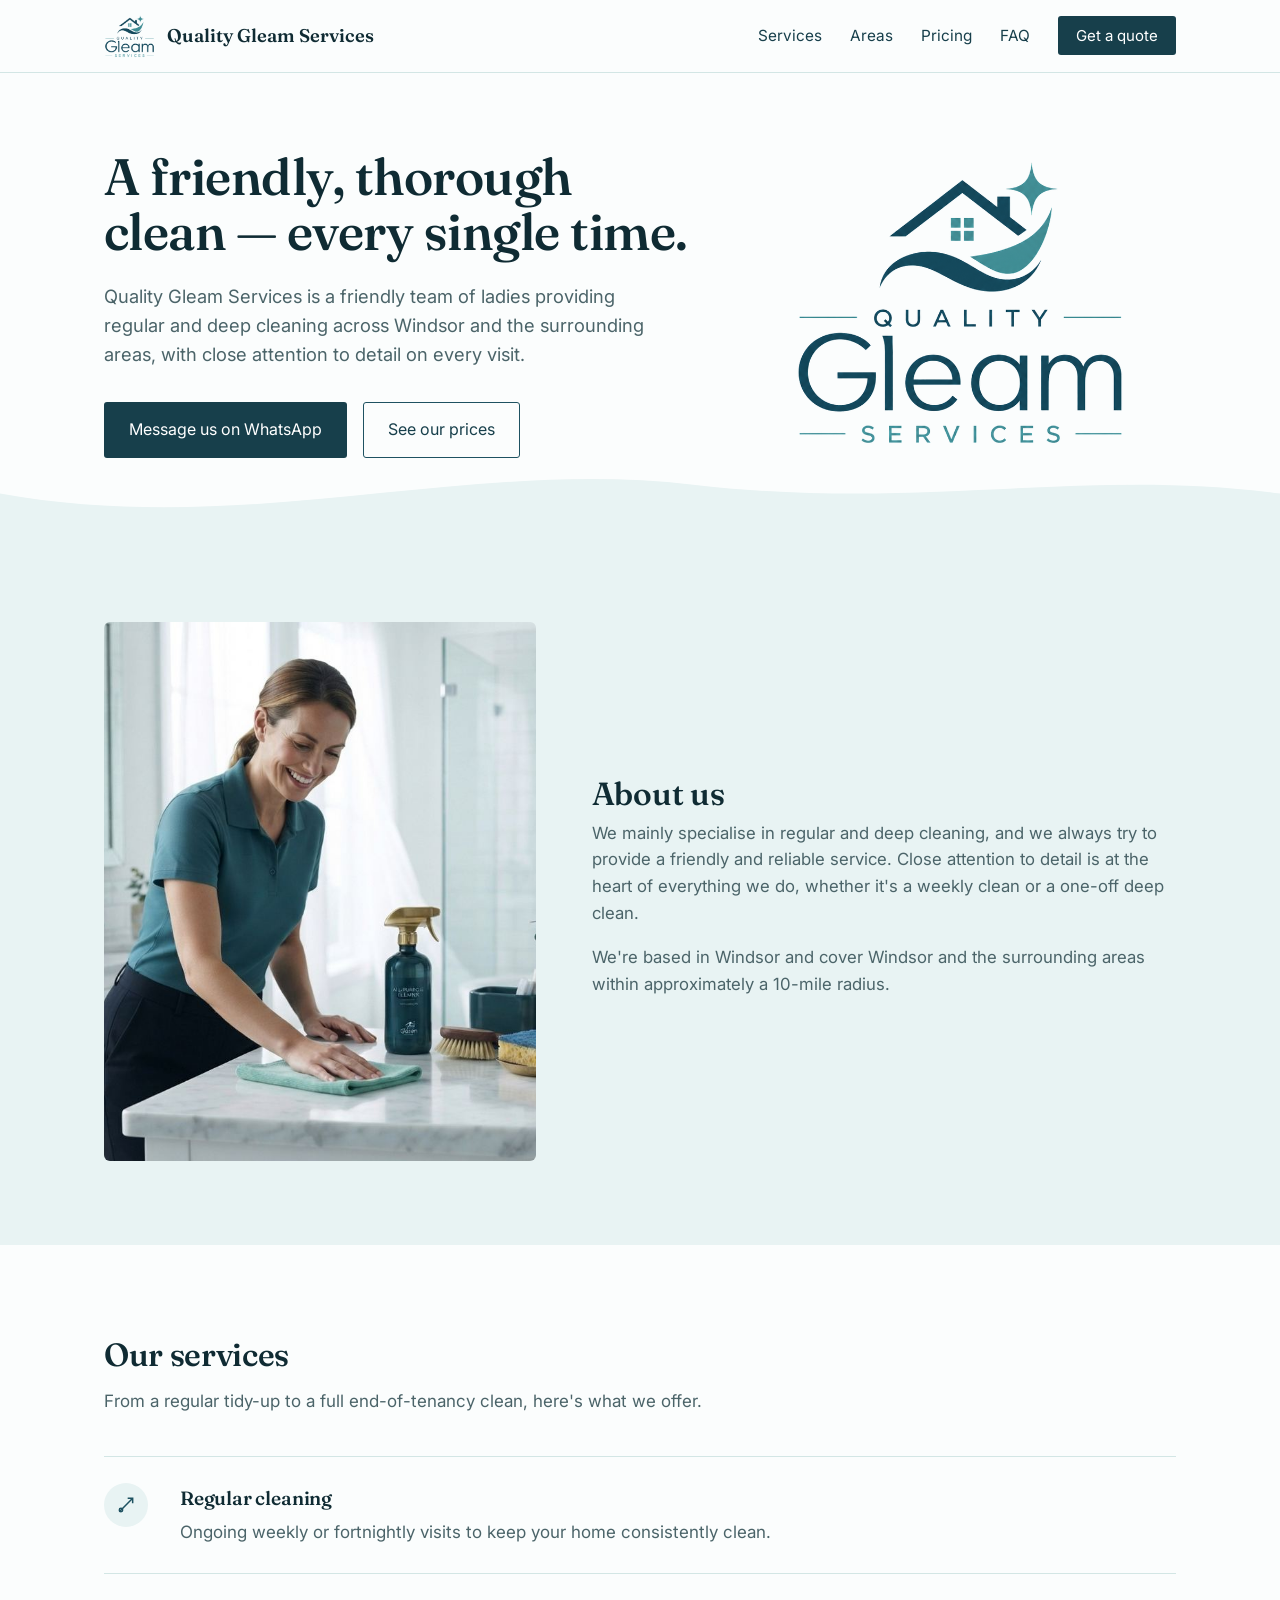
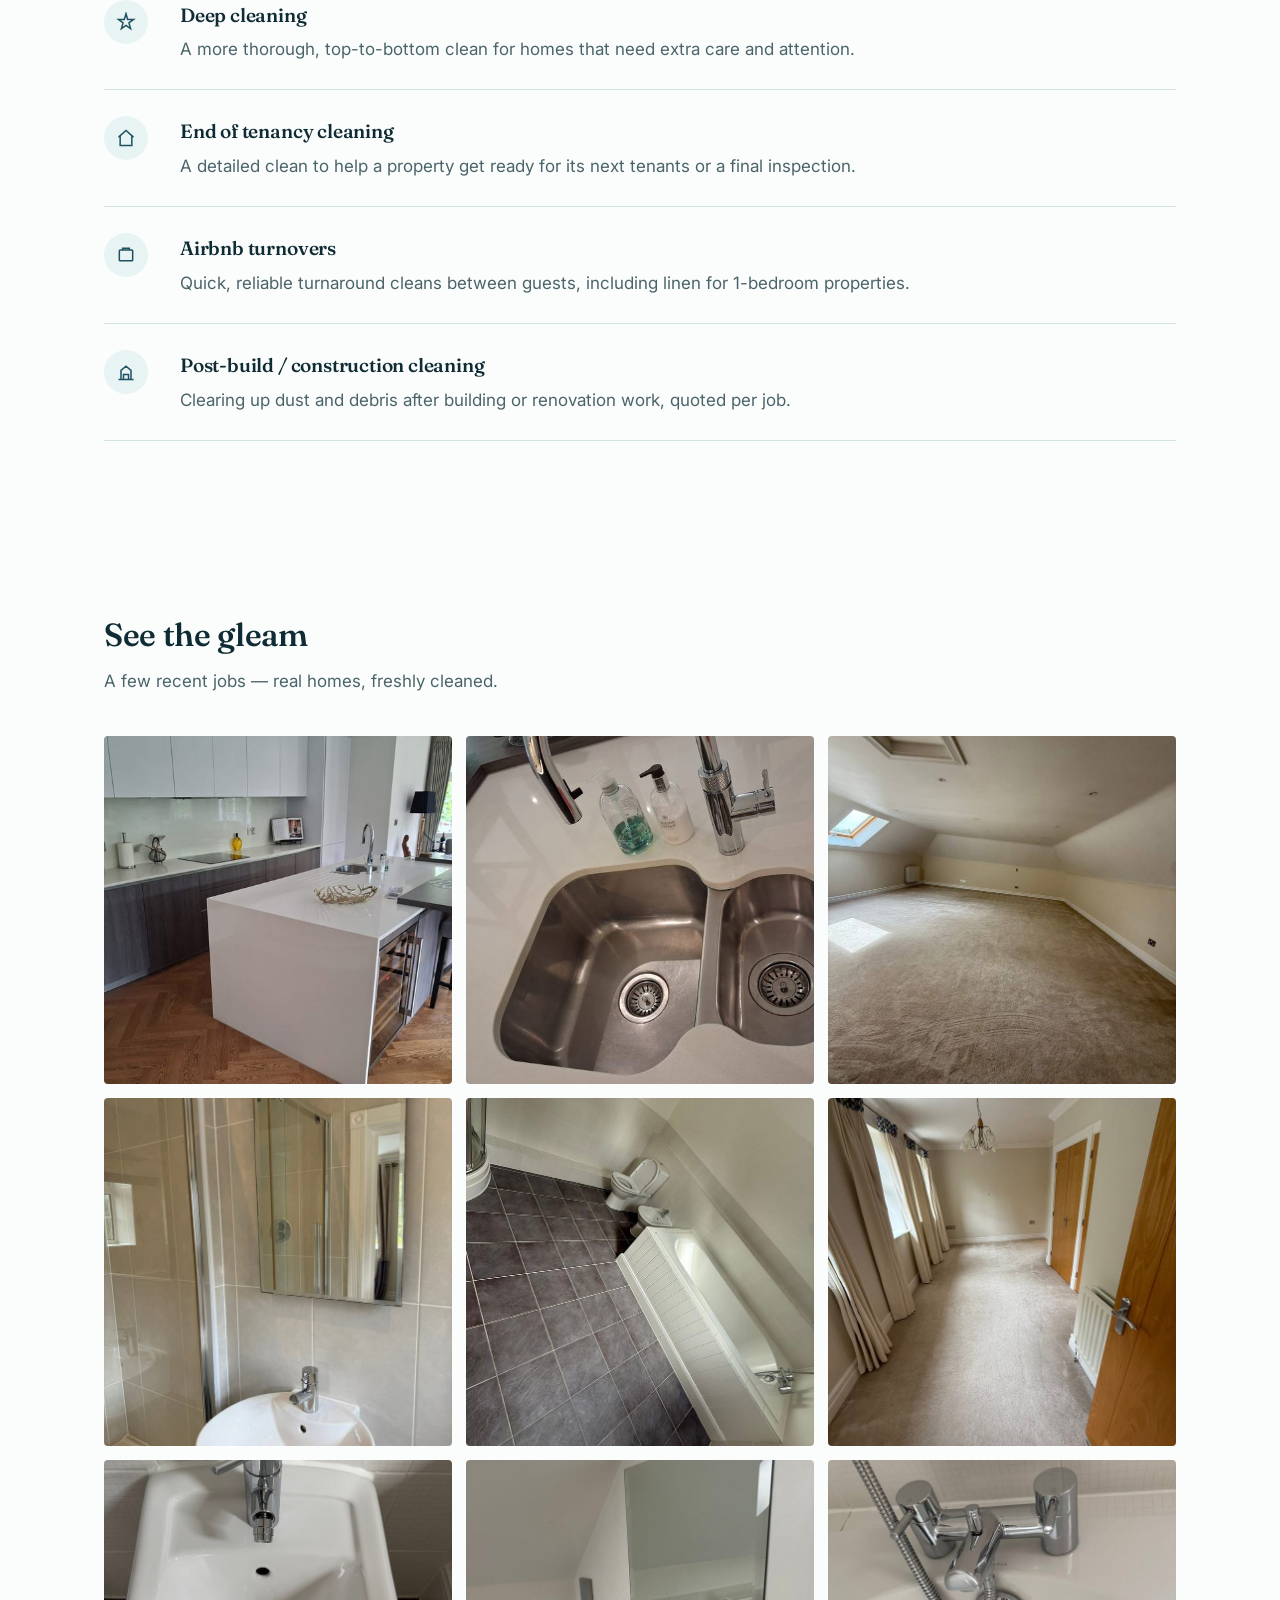
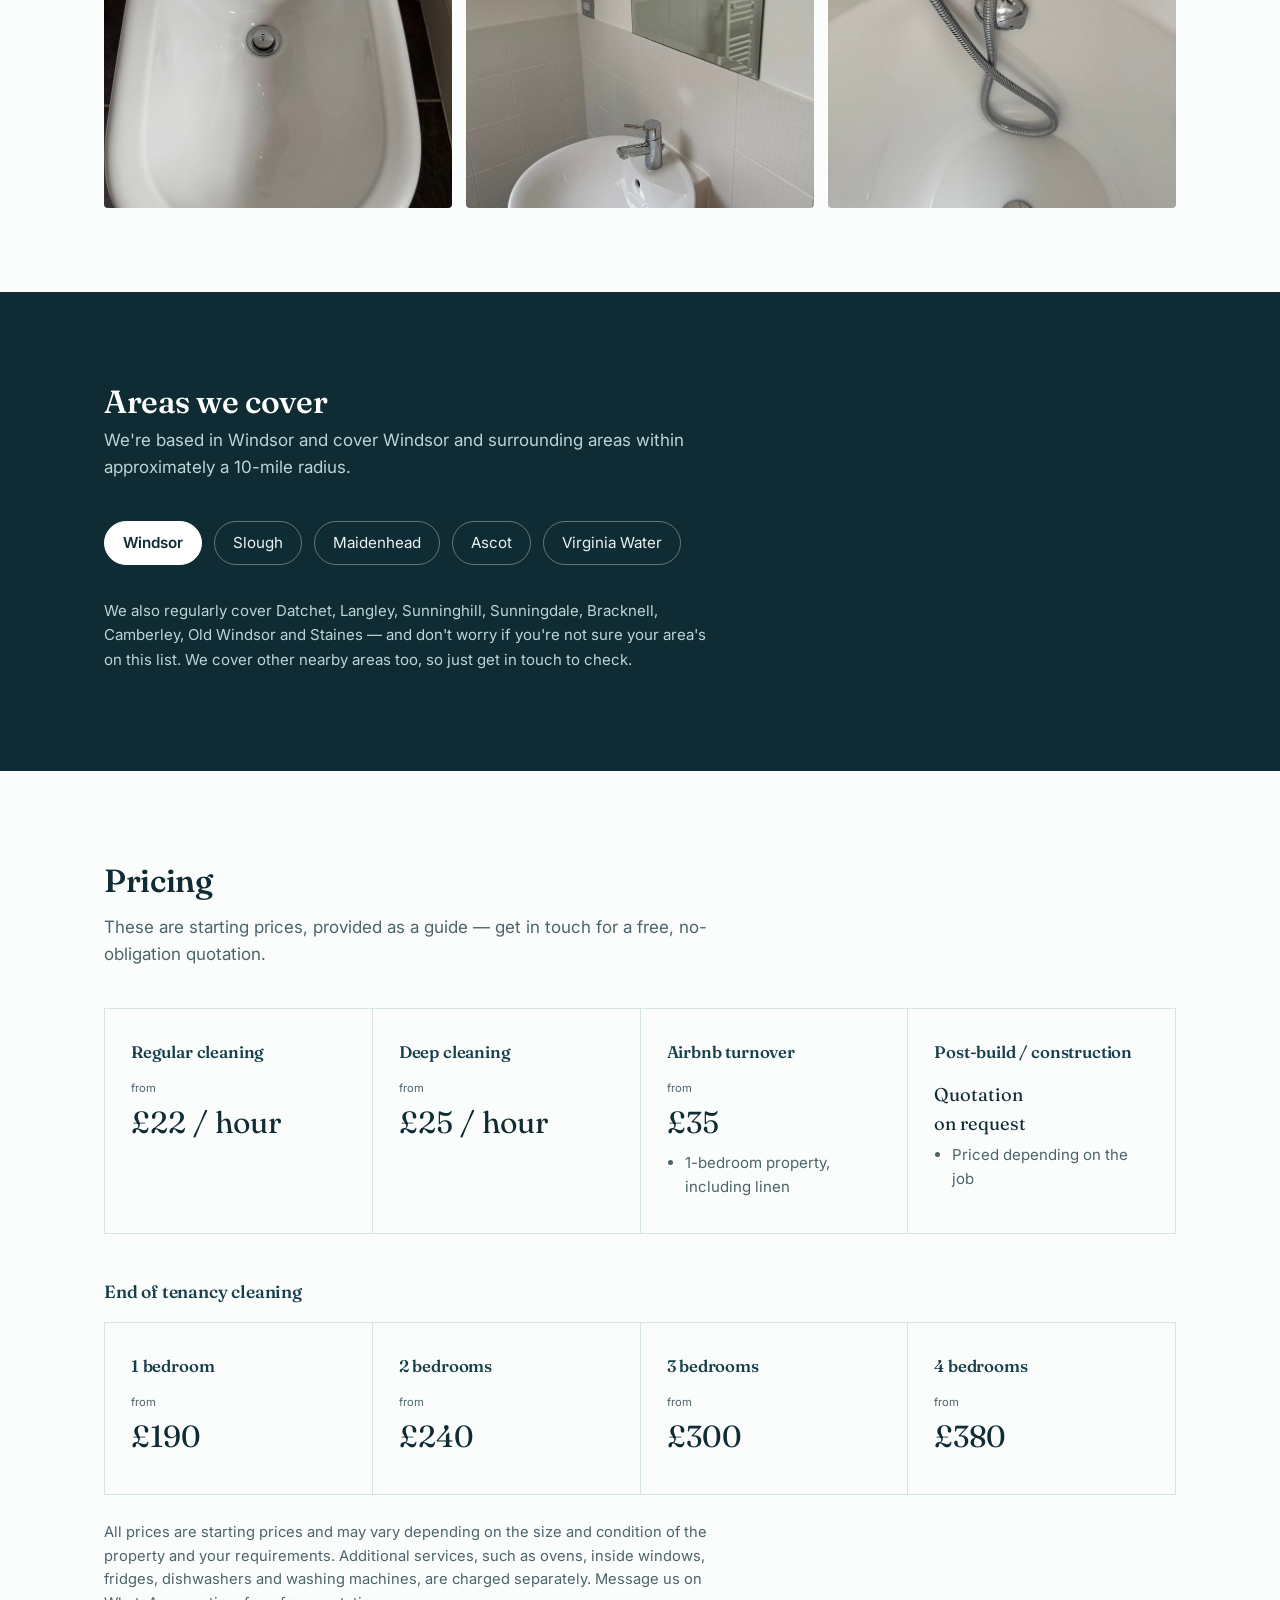
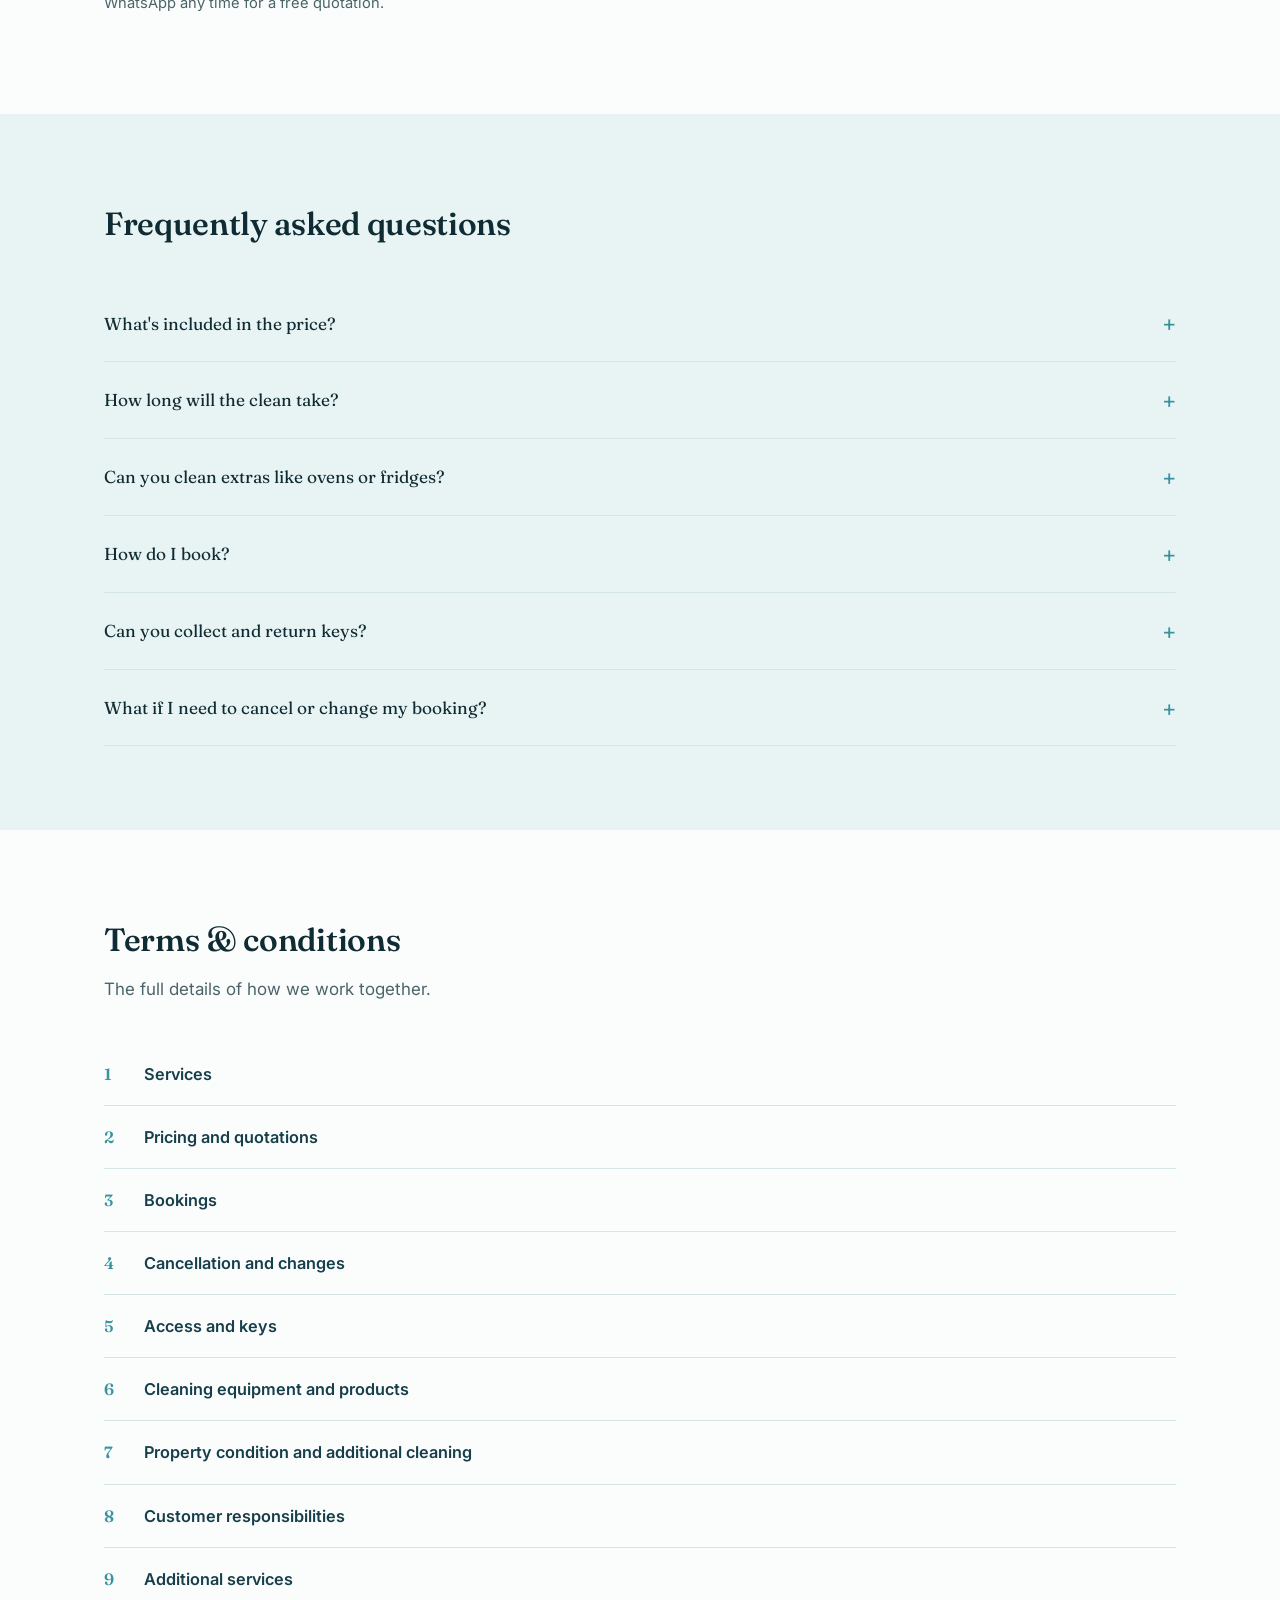
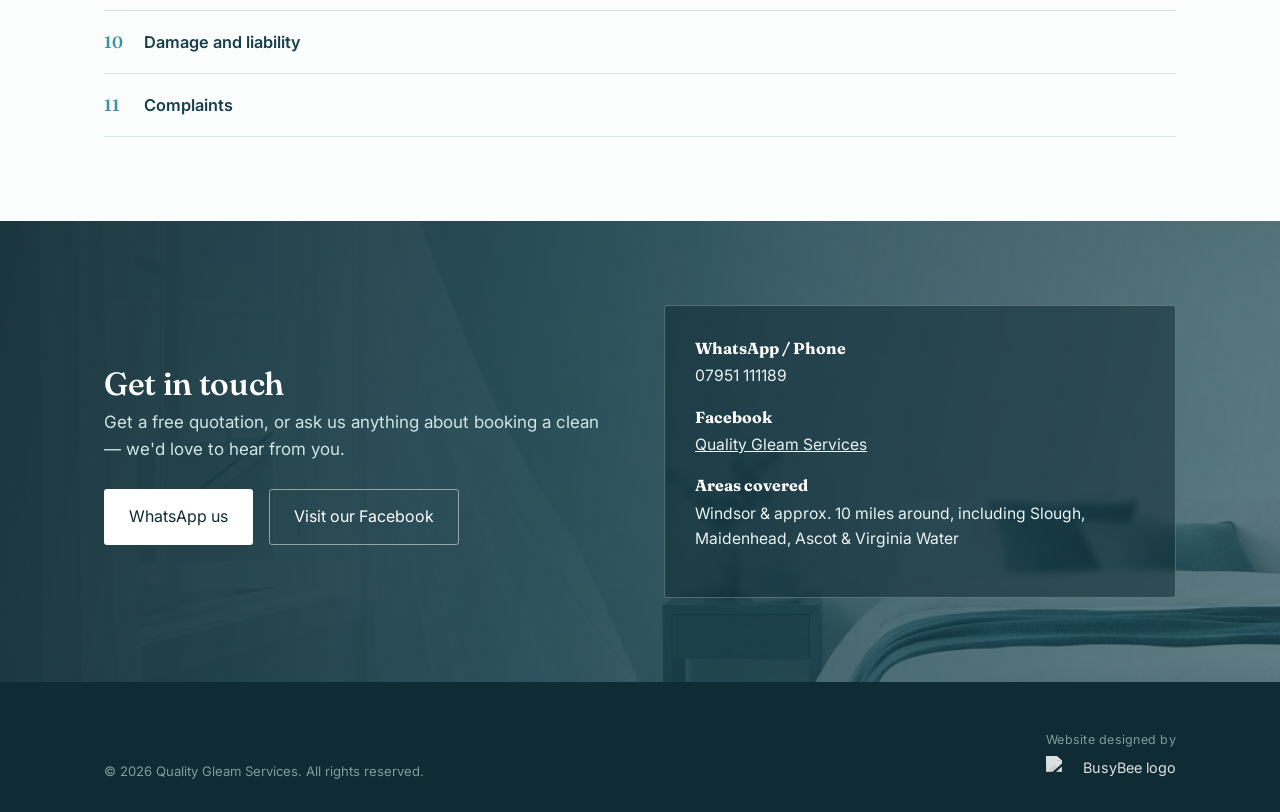
==== commit c6402b40: "Add files via upload" ====
--- a/index.html
+++ b/index.html
@@ -19,7 +19,7 @@
       <img src="assets/logo.png" alt="Quality Gleam Services logo">
       <span>Quality Gleam Services</span>
     </a>
-    <nav>
+    <nav class="primary-nav">
       <ul>
         <li><a href="#services">Services</a></li>
         <li><a href="#areas">Areas</a></li>
--- a/styles.css
+++ b/styles.css
@@ -122,7 +122,7 @@
   border:1px solid rgba(255,255,255,.35);color:#eaf4f4;padding:9px 18px;border-radius:100px;font-size:.95rem;
 }
 .chip.center{background:#fff;color:var(--teal-900);border-color:#fff;font-weight:600;}
-.areas-more{margin-top:22px;font-size:.94rem;color:#bcd6d6;max-width:68ch;}
+.areas-more{margin-top:34px;font-size:.94rem;color:#bcd6d6;max-width:68ch;}
 
 /* Pricing */
 .pricing h2{font-size:2rem;margin-bottom:8px;}
@@ -191,7 +191,7 @@
 .copyright{font-size:.82rem;color:#7f9d9d;}
 
 @media (max-width:860px){
-  nav ul{display:none;}
+  .primary-nav{display:none;}
   .menu-btn{display:block;}
   .hero-grid,.about-grid,.contact-grid{grid-template-columns:1fr;}
   .hero-grid{gap:20px;}
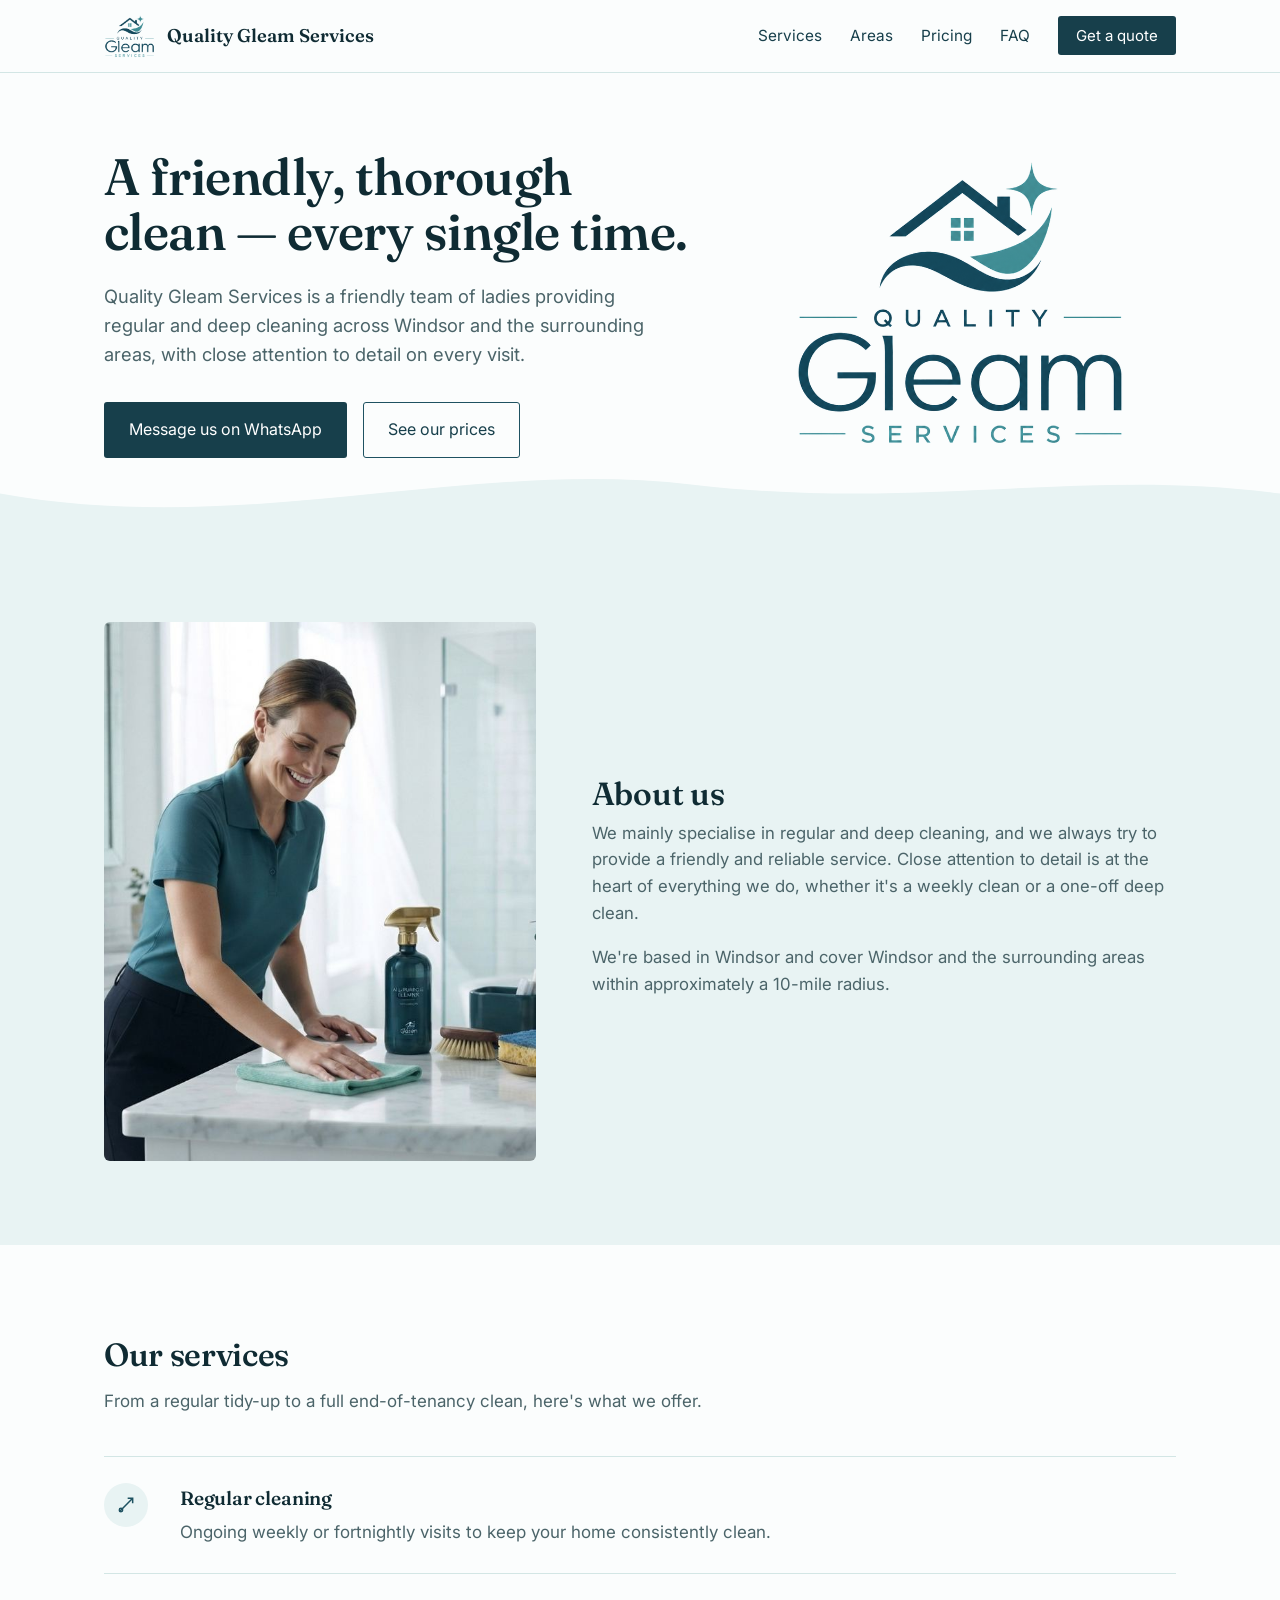
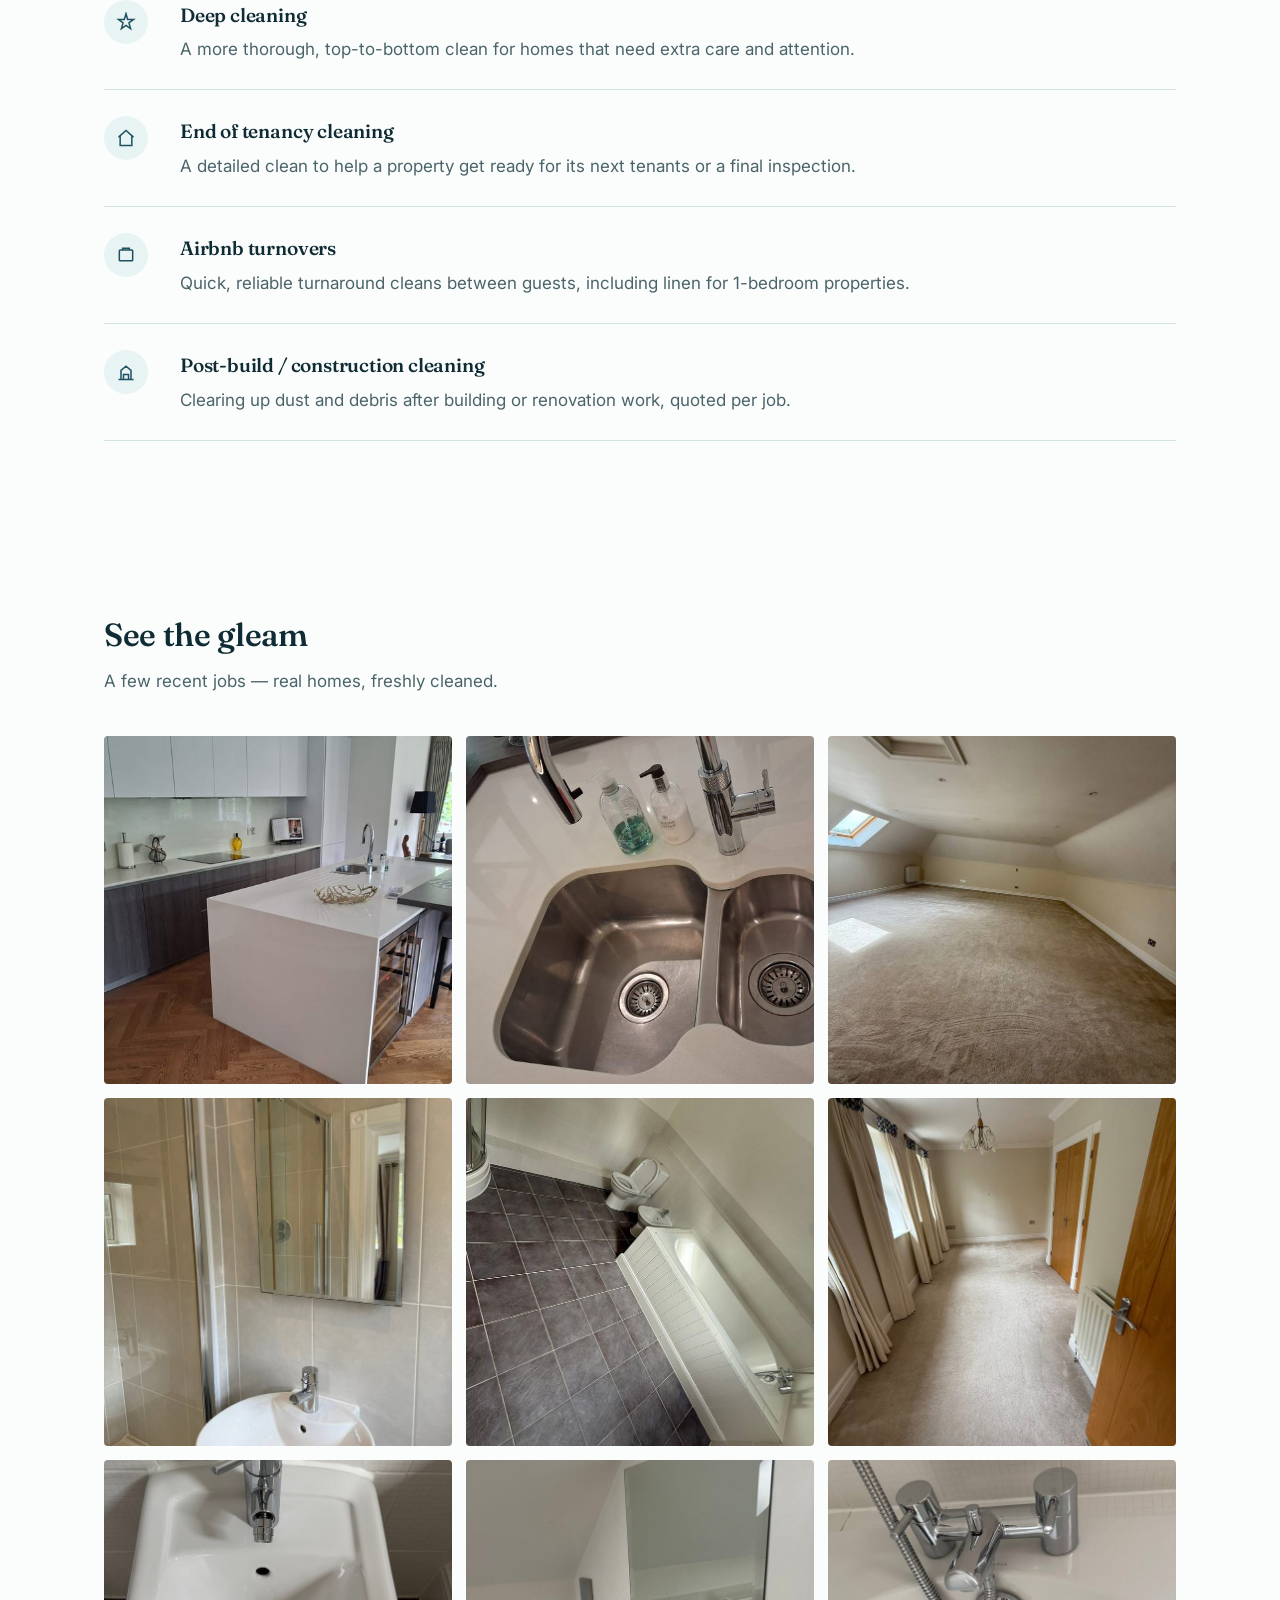
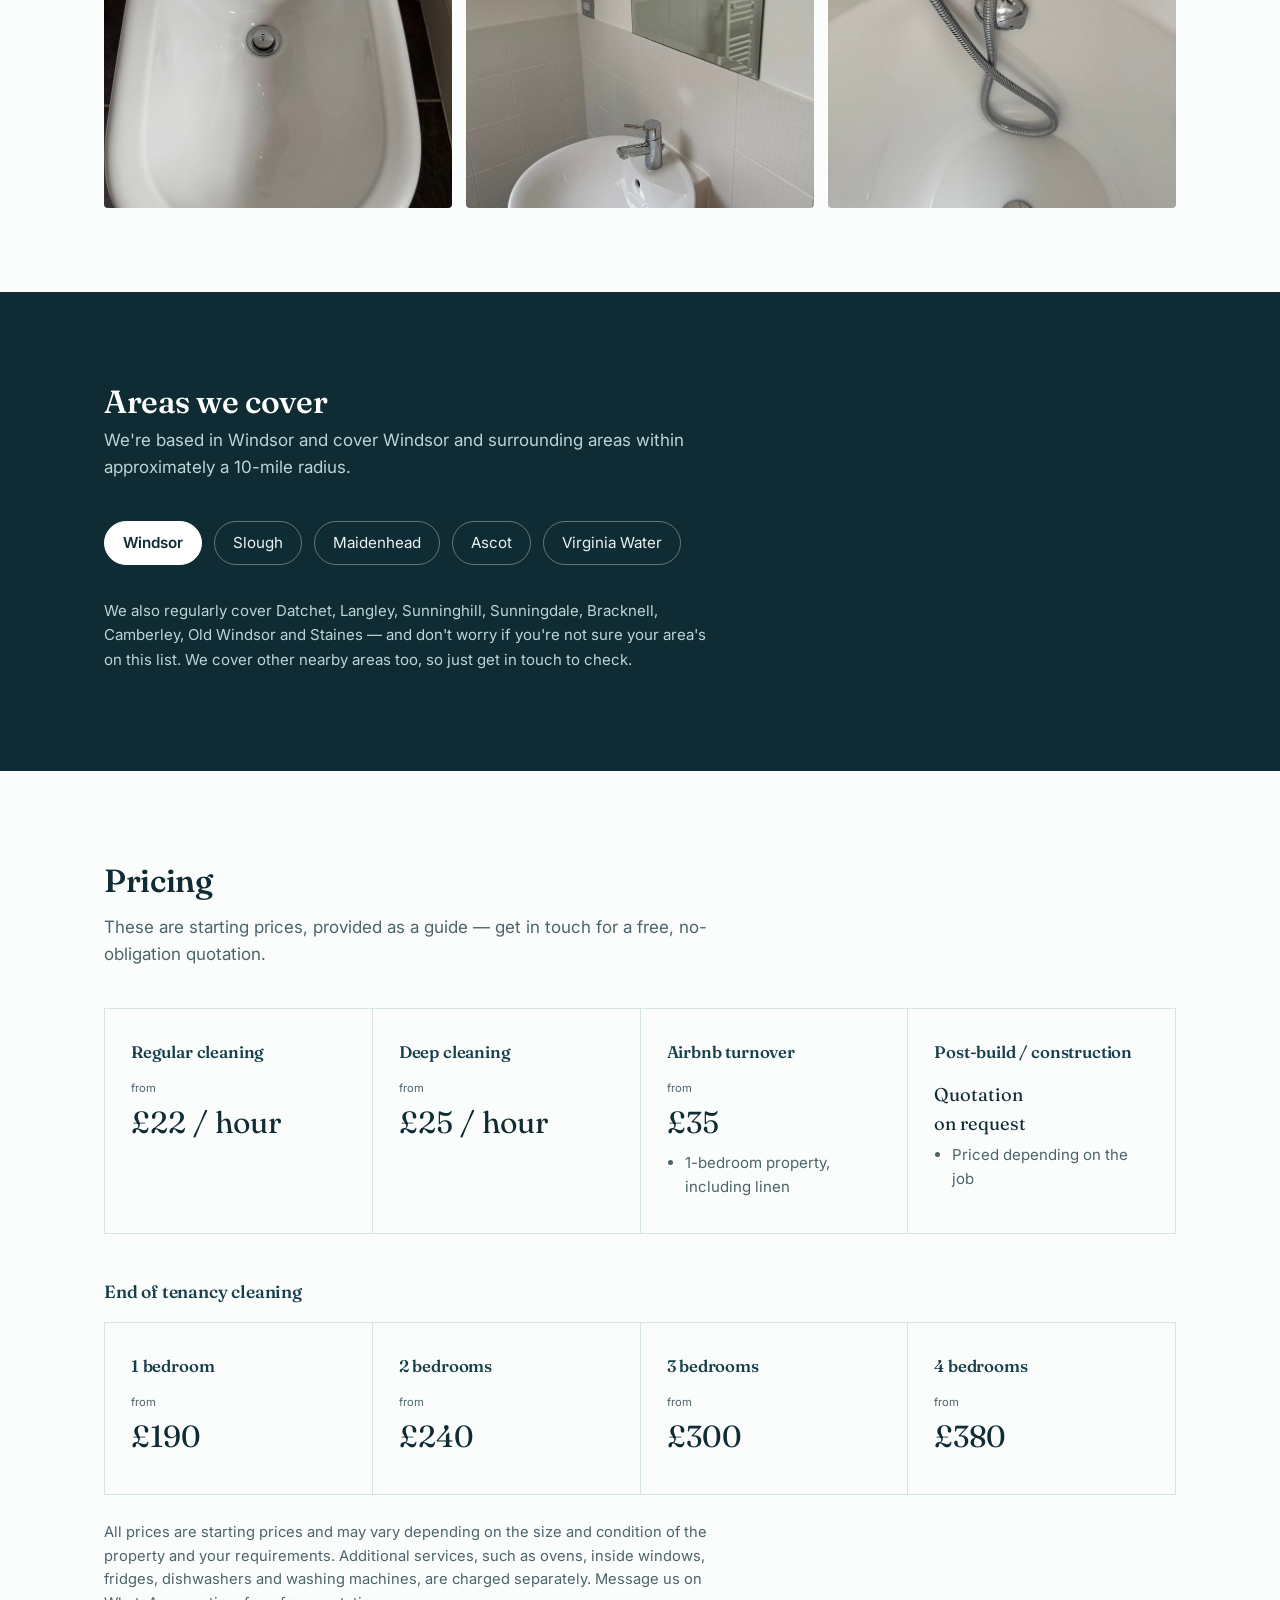
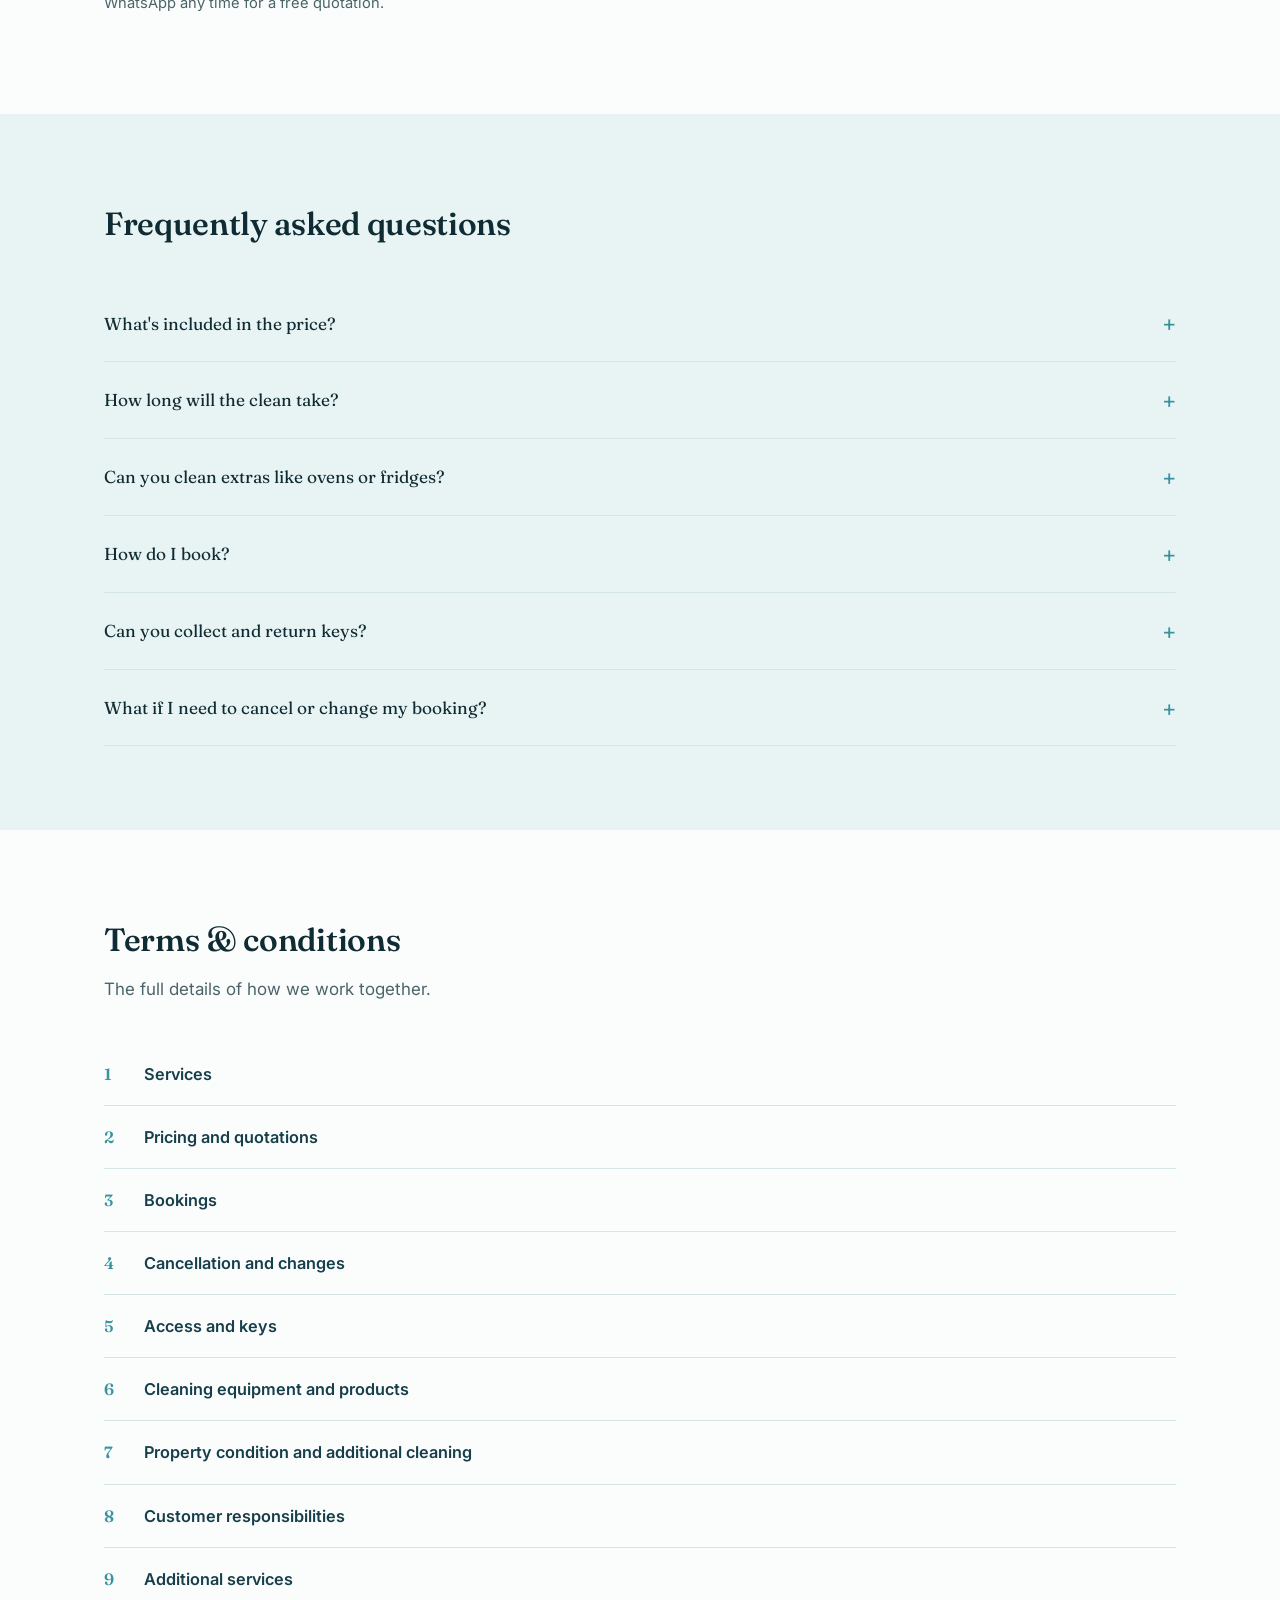
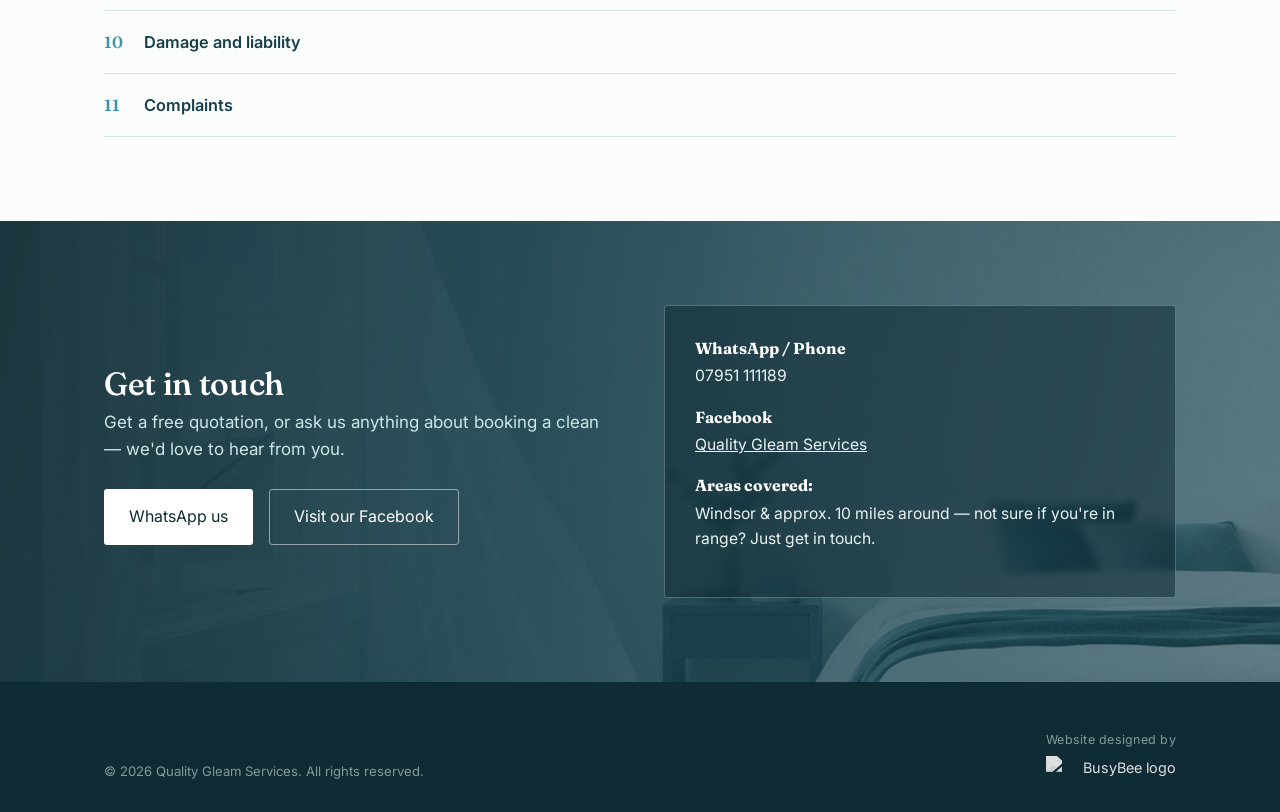
==== commit db5b3ee5: "Update index.html" ====
--- a/index.html
+++ b/index.html
@@ -341,7 +341,7 @@
       <div class="contact-card">
         <div><strong>WhatsApp / Phone</strong>07951 111189</div>
         <div><strong>Facebook</strong><a href="https://www.facebook.com/p/Quality-Gleam-Services-61569471145859/" target="_blank" rel="noopener" style="color:#eaf4f4;">Quality Gleam Services</a></div>
-        <div><strong>Areas covered</strong>Windsor &amp; approx. 10 miles around, including Slough, Maidenhead, Ascot &amp; Virginia Water</div>
+        <div><strong>Areas covered: </strong>Windsor &amp; approx. 10 miles around — not sure if you're in range? Just get in touch.</div>
       </div>
     </div>
   </section>
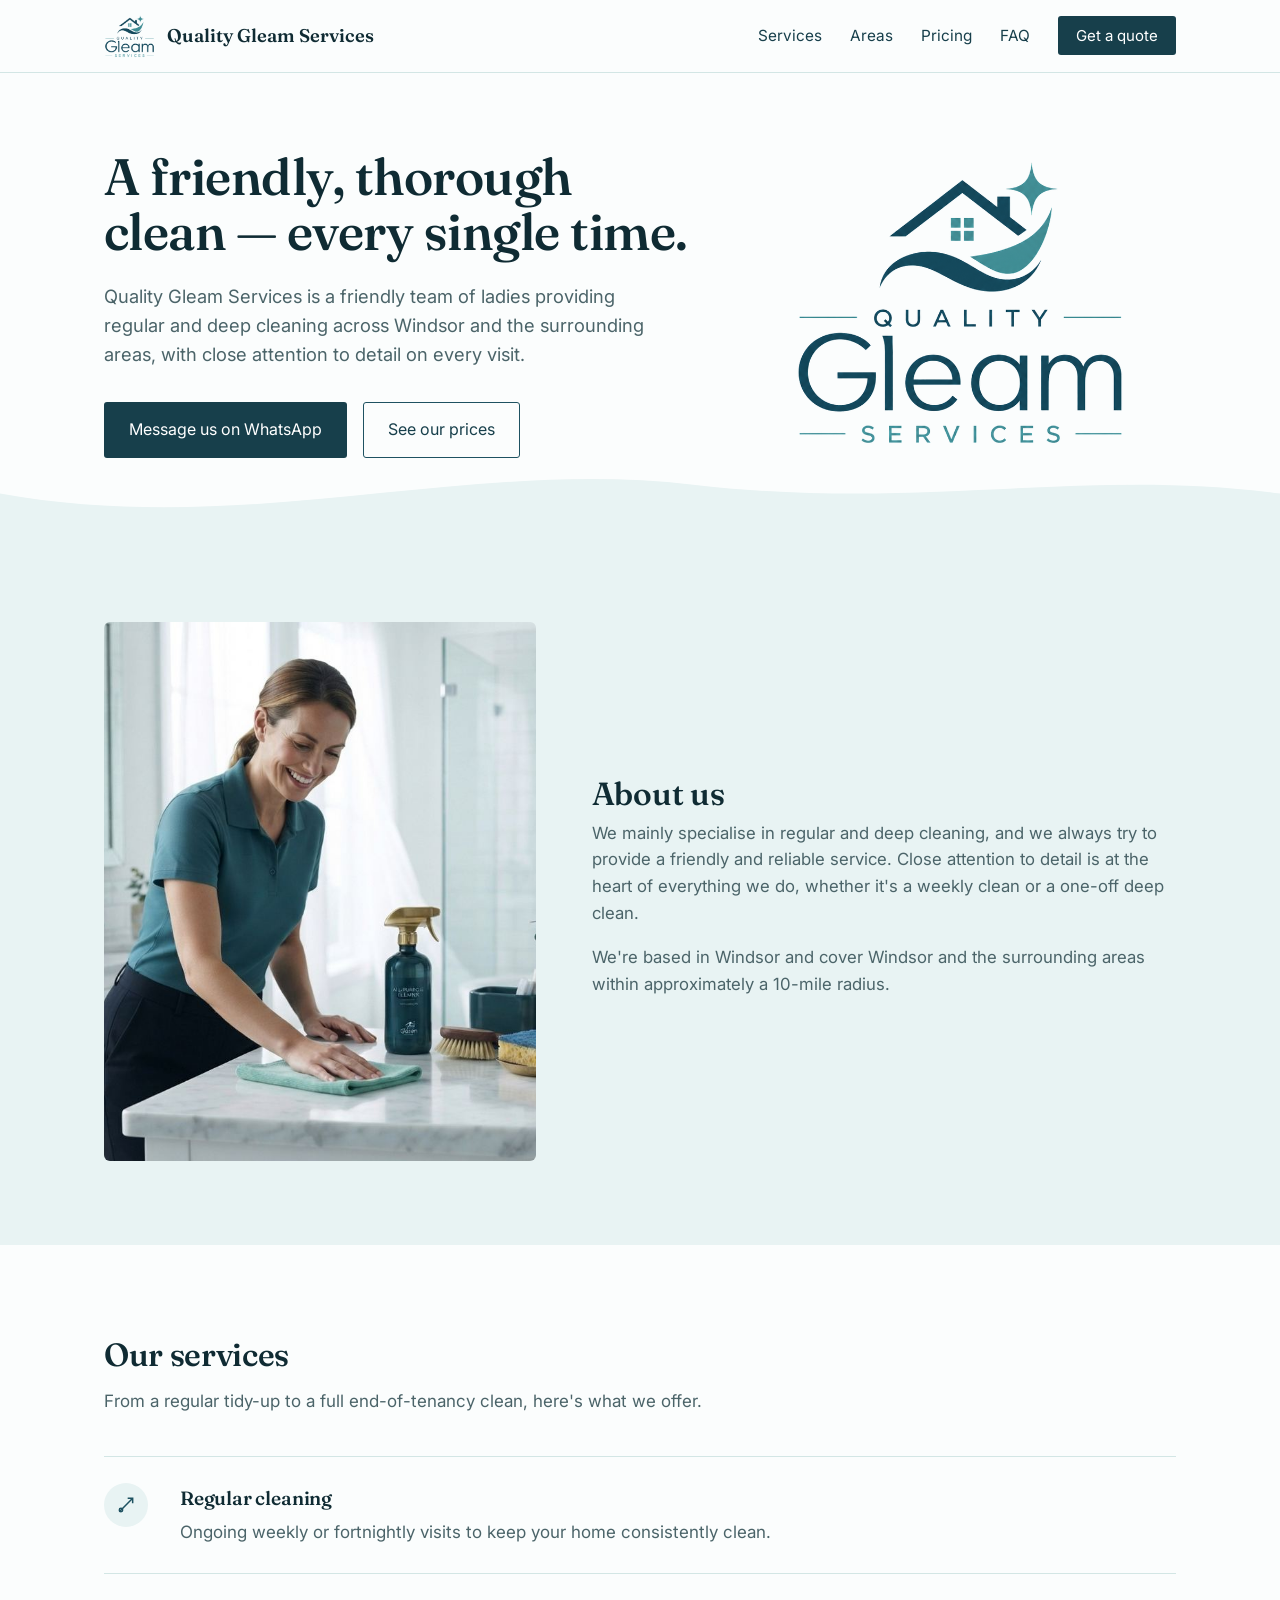
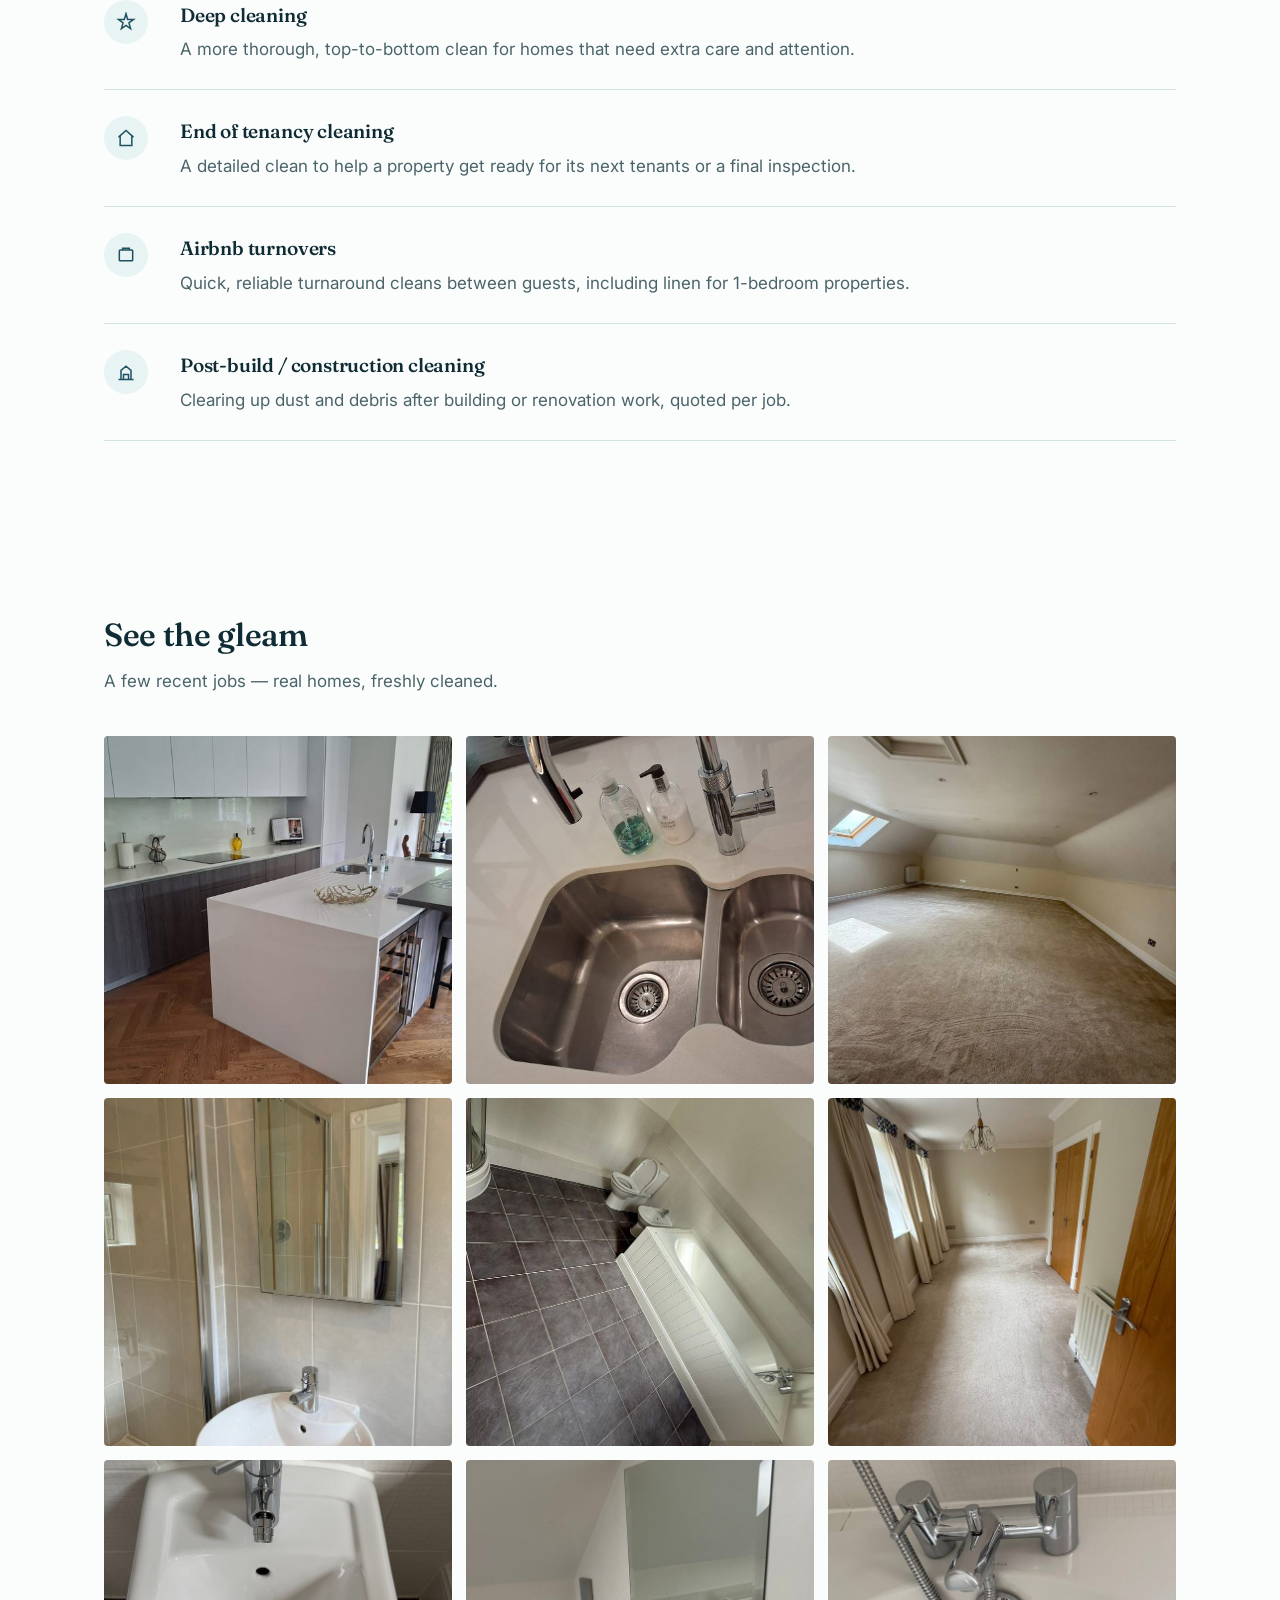
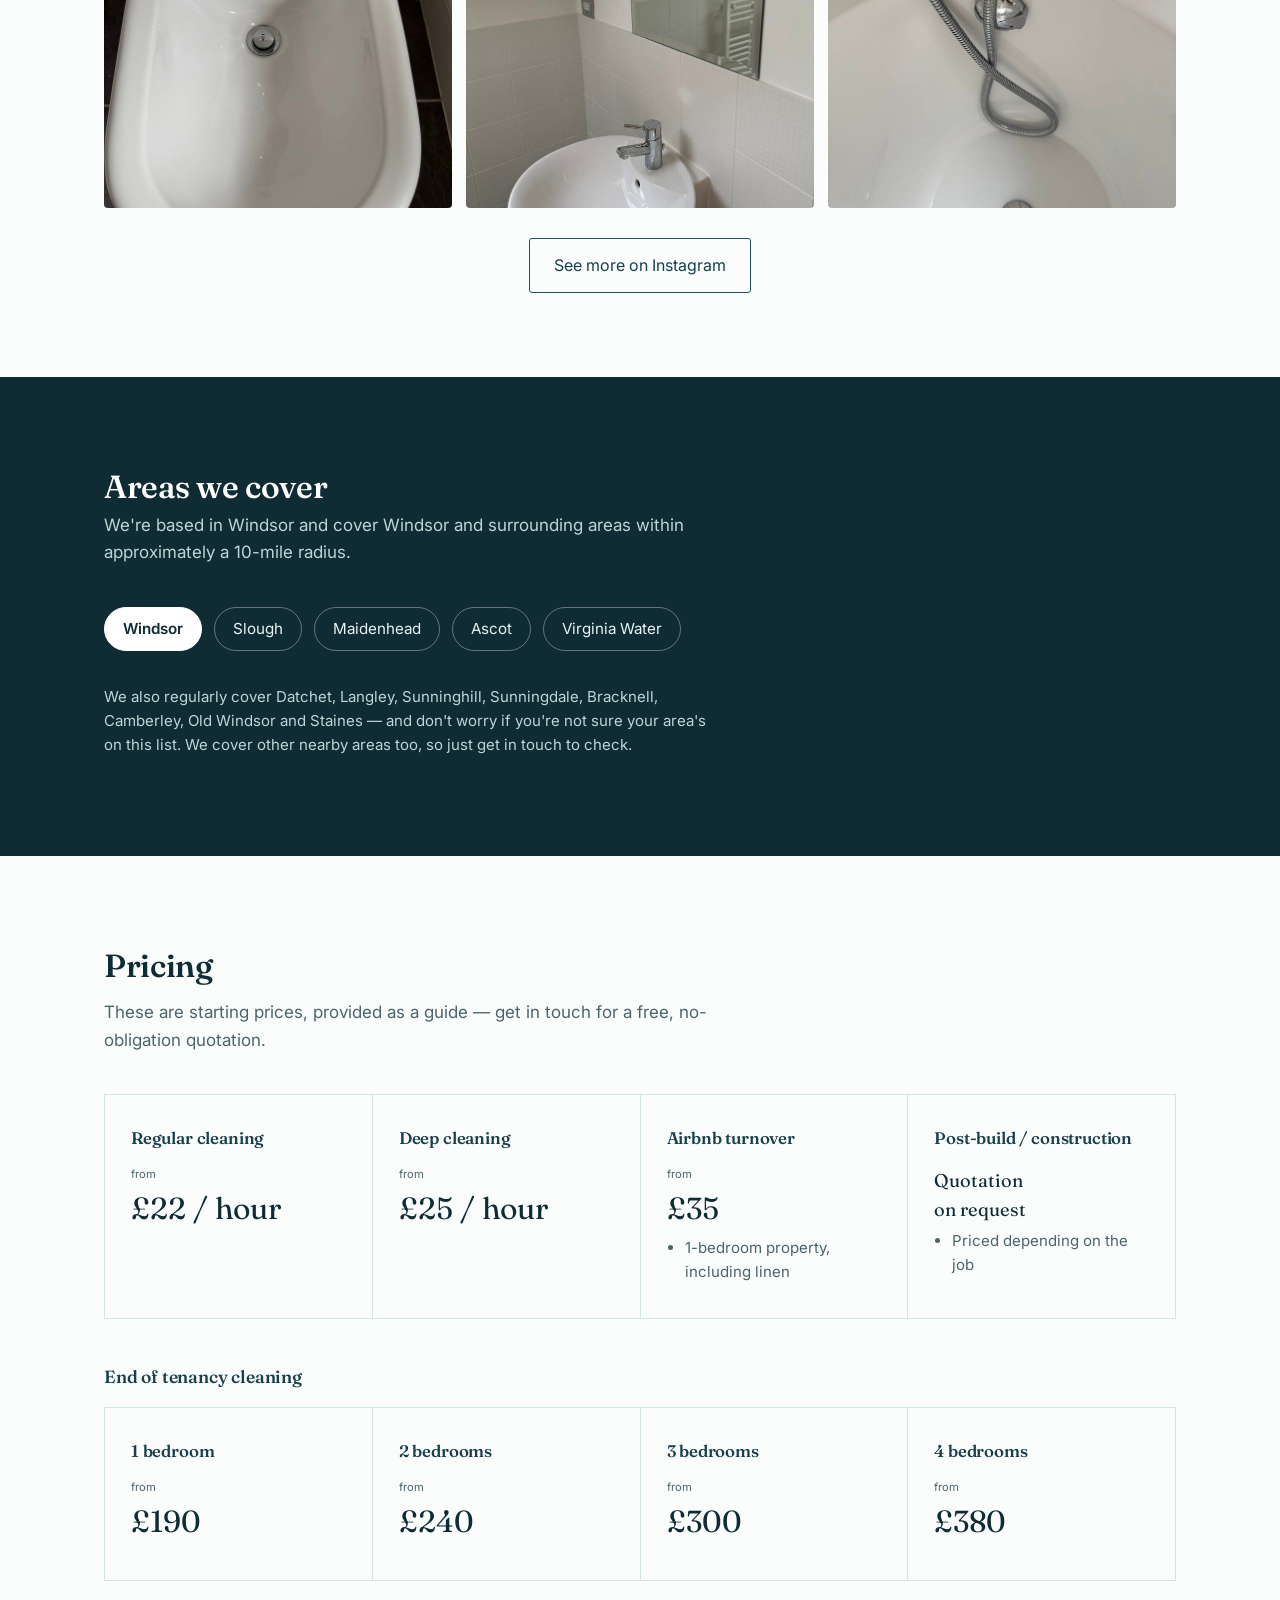
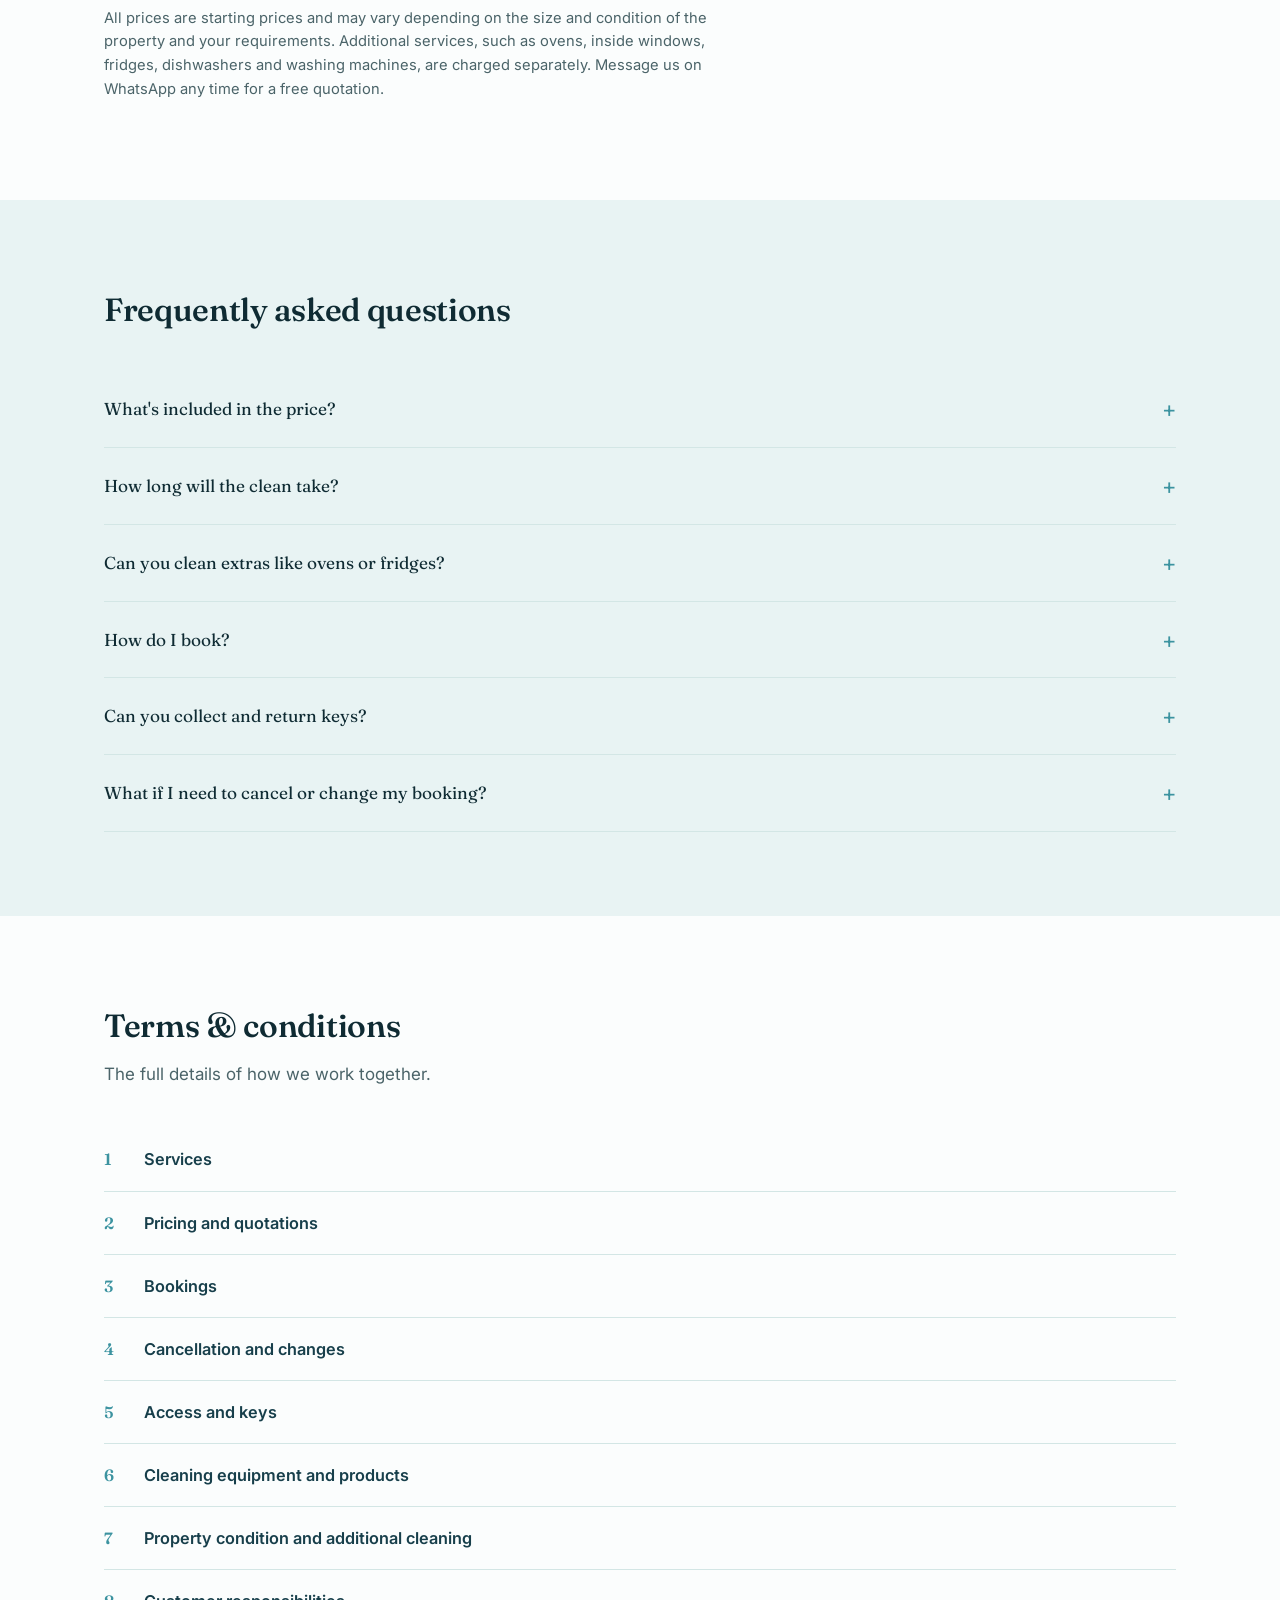
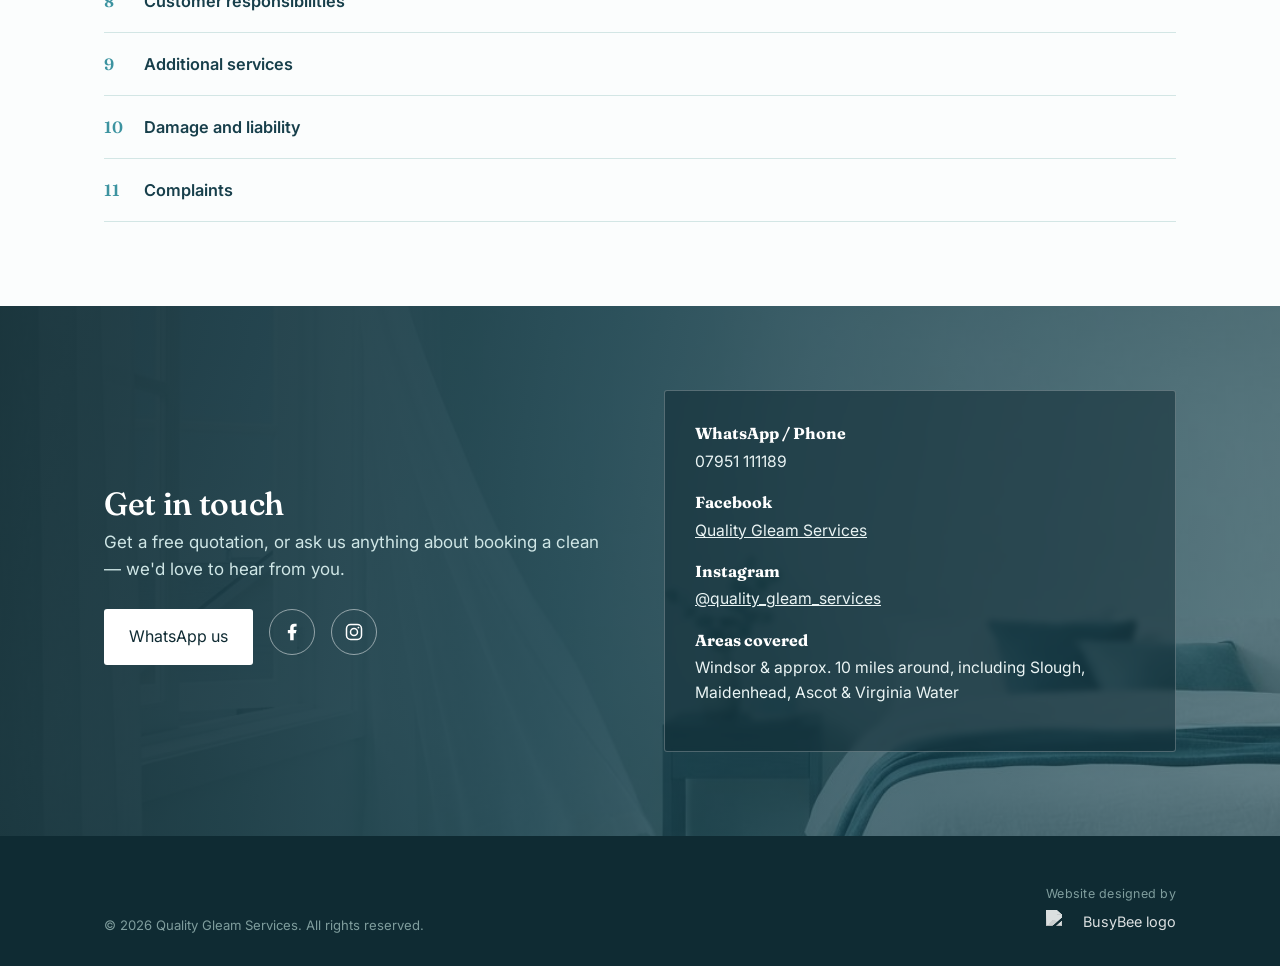
==== commit d243c3e4: "Add files via upload" ====
--- a/index.html
+++ b/index.html
@@ -135,6 +135,9 @@
         <div class="results-photo"><img src="assets/results/clean-8.jpg" alt="Clean sink and mirror in an en-suite"></div>
         <div class="results-photo"><img src="assets/results/clean-9.jpg" alt="Polished bath taps and shower fittings"></div>
       </div>
+      <div class="results-more">
+        <a class="btn btn-ghost" href="https://www.instagram.com/quality_gleam_services/" target="_blank" rel="noopener">See more on Instagram</a>
+      </div>
     </div>
   </section>
 
@@ -335,13 +338,19 @@
         <p>Get a free quotation, or ask us anything about booking a clean — we'd love to hear from you.</p>
         <div class="contact-actions">
           <a class="btn btn-primary" href="https://wa.me/447951111189" target="_blank" rel="noopener">WhatsApp us</a>
-          <a class="btn btn-ghost" href="https://www.facebook.com/p/Quality-Gleam-Services-61569471145859/" target="_blank" rel="noopener">Visit our Facebook</a>
+          <a class="icon-btn" href="https://www.facebook.com/p/Quality-Gleam-Services-61569471145859/" target="_blank" rel="noopener" aria-label="Visit our Facebook page">
+            <svg viewBox="0 0 24 24" fill="currentColor"><path d="M14 13.5h2.5l1-4H14v-2c0-1.03 0-2 2-2h1.5V2.14C17.17 2.1 15.9 2 14.57 2 11.78 2 9.8 3.7 9.8 6.8V9.5H7v4h2.8V22h4.2V13.5Z"/></svg>
+          </a>
+          <a class="icon-btn" href="https://www.instagram.com/quality_gleam_services/" target="_blank" rel="noopener" aria-label="Visit our Instagram profile">
+            <svg viewBox="0 0 24 24" fill="none" stroke="currentColor" stroke-width="1.8"><rect x="3" y="3" width="18" height="18" rx="5"/><circle cx="12" cy="12" r="4.2"/><circle cx="17.3" cy="6.7" r="1.1" fill="currentColor" stroke="none"/></svg>
+          </a>
         </div>
       </div>
       <div class="contact-card">
         <div><strong>WhatsApp / Phone</strong>07951 111189</div>
         <div><strong>Facebook</strong><a href="https://www.facebook.com/p/Quality-Gleam-Services-61569471145859/" target="_blank" rel="noopener" style="color:#eaf4f4;">Quality Gleam Services</a></div>
-        <div><strong>Areas covered: </strong>Windsor &amp; approx. 10 miles around — not sure if you're in range? Just get in touch.</div>
+        <div><strong>Instagram</strong><a href="https://www.instagram.com/quality_gleam_services/" target="_blank" rel="noopener" style="color:#eaf4f4;">@quality_gleam_services</a></div>
+        <div><strong>Areas covered</strong>Windsor &amp; approx. 10 miles around, including Slough, Maidenhead, Ascot &amp; Virginia Water</div>
       </div>
     </div>
   </section>
--- a/styles.css
+++ b/styles.css
@@ -112,6 +112,9 @@
 .results-photo{aspect-ratio:1/1;overflow:hidden;border-radius:4px;}
 .results-photo img{width:100%;height:100%;object-fit:cover;display:block;transition:transform .35s ease;}
 .results-photo:hover img{transform:scale(1.04);}
+.results-more{margin-top:30px;text-align:center;}
+.results-more .btn-ghost{border-color:var(--teal-700);color:var(--teal-800);}
+.results-more .btn-ghost:hover{background:var(--teal-100);}
 
 /* Areas */
 .areas{background:var(--teal-900);color:#f2f7f7;}
@@ -176,6 +179,13 @@
 .contact .btn-primary:hover{background:var(--teal-100);}
 .contact .btn-ghost{border-color:rgba(255,255,255,.5);color:#fff;}
 .contact .btn-ghost:hover{background:rgba(255,255,255,.08);}
+.icon-btn{
+  display:inline-flex;align-items:center;justify-content:center;
+  width:46px;height:46px;border-radius:50%;
+  border:1px solid rgba(255,255,255,.5);color:#fff;
+}
+.icon-btn svg{width:20px;height:20px;}
+.icon-btn:hover{background:rgba(255,255,255,.1);}
 .contact-card{border:1px solid rgba(255,255,255,.25);background:rgba(15,43,51,.55);backdrop-filter:blur(3px);padding:30px;border-radius:3px;}
 .contact-card div{margin-bottom:16px;font-size:.98rem;color:#eaf4f4;}
 .contact-card div strong{display:block;color:#fff;font-family:"Fraunces",serif;font-size:1rem;margin-bottom:2px;}
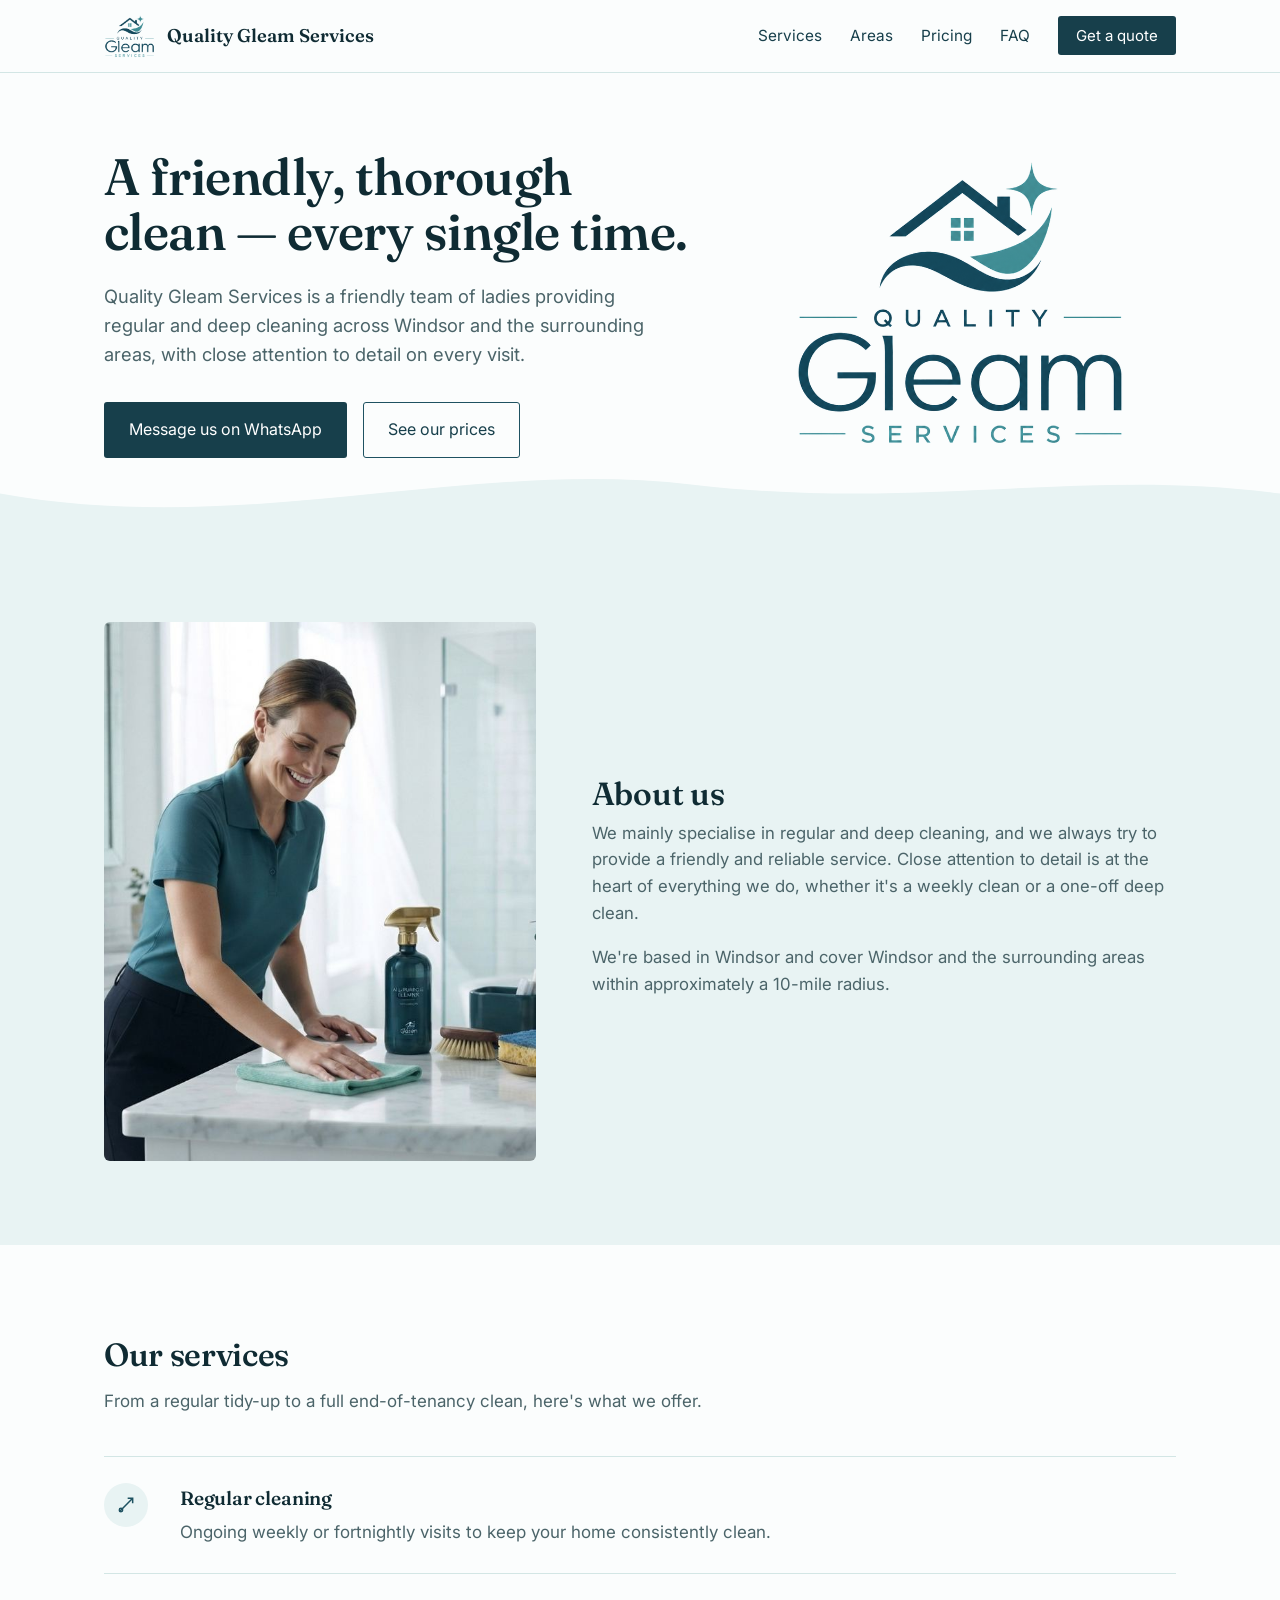
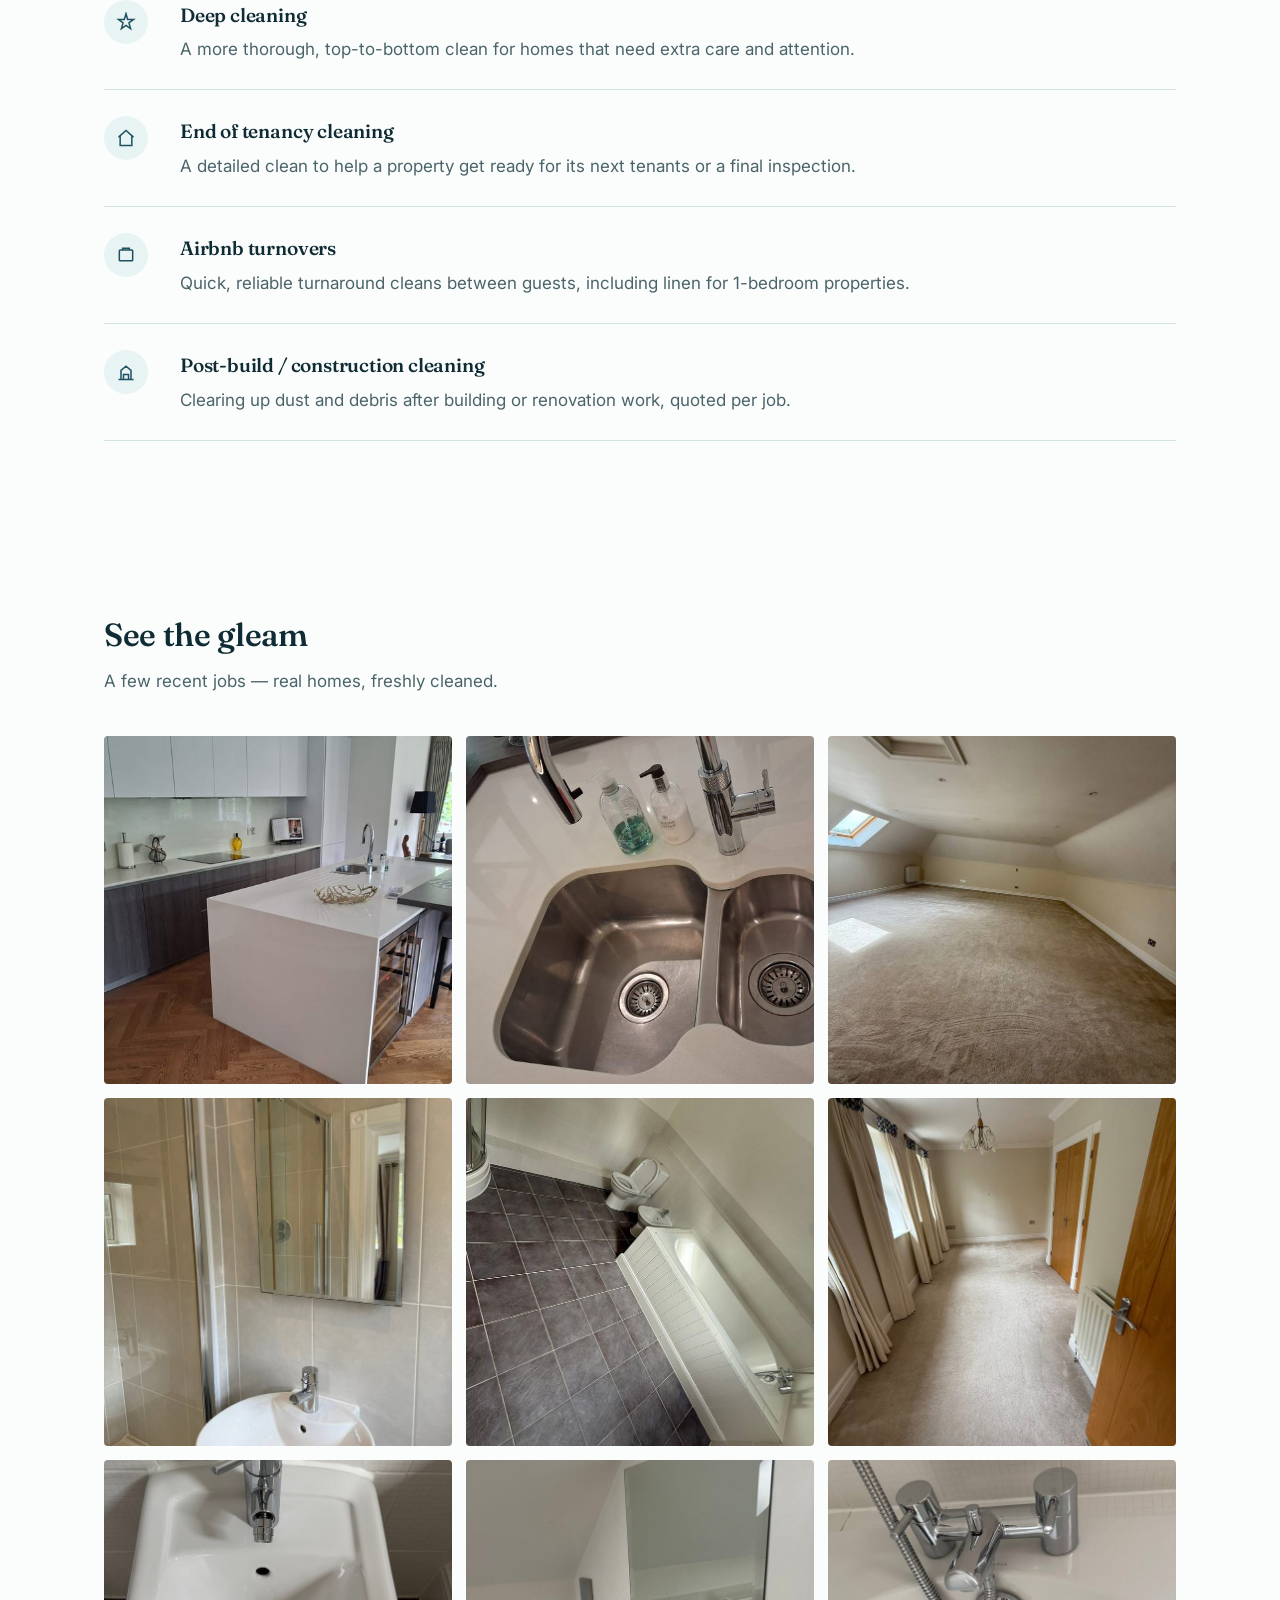
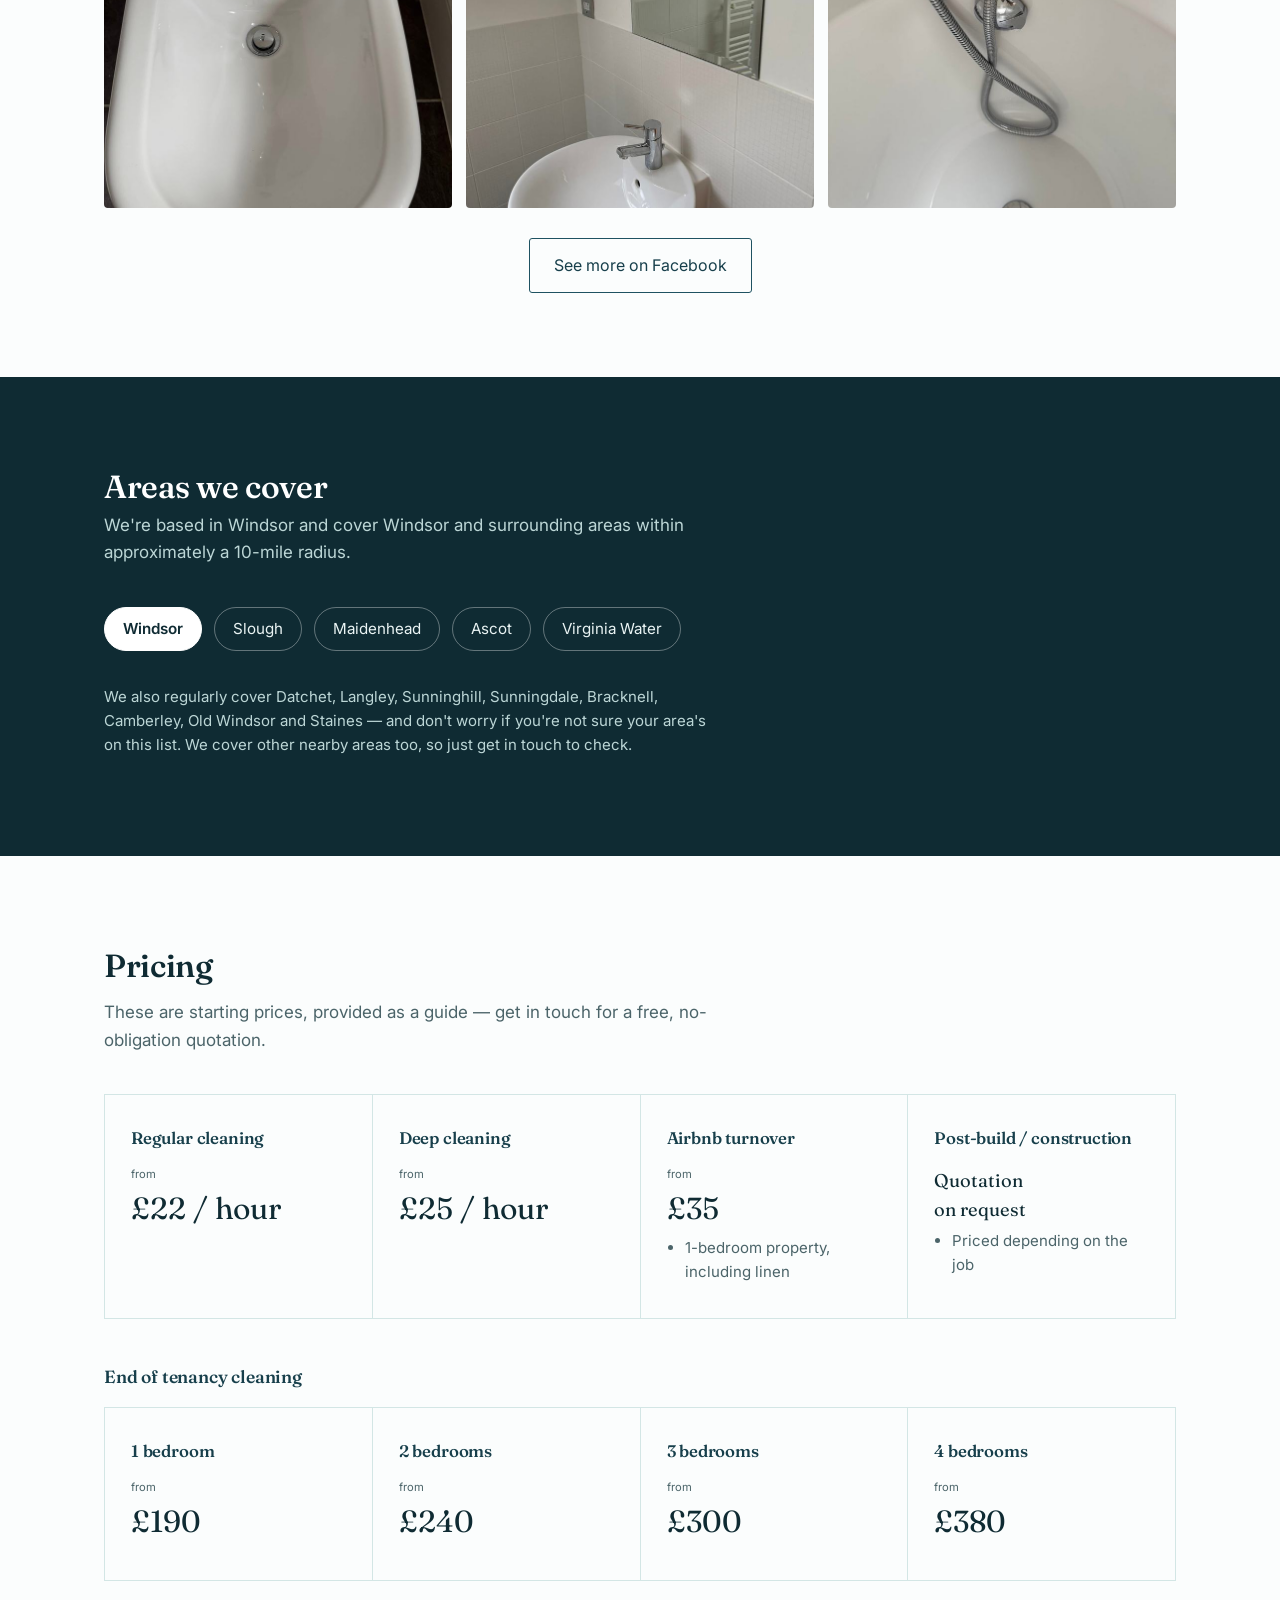
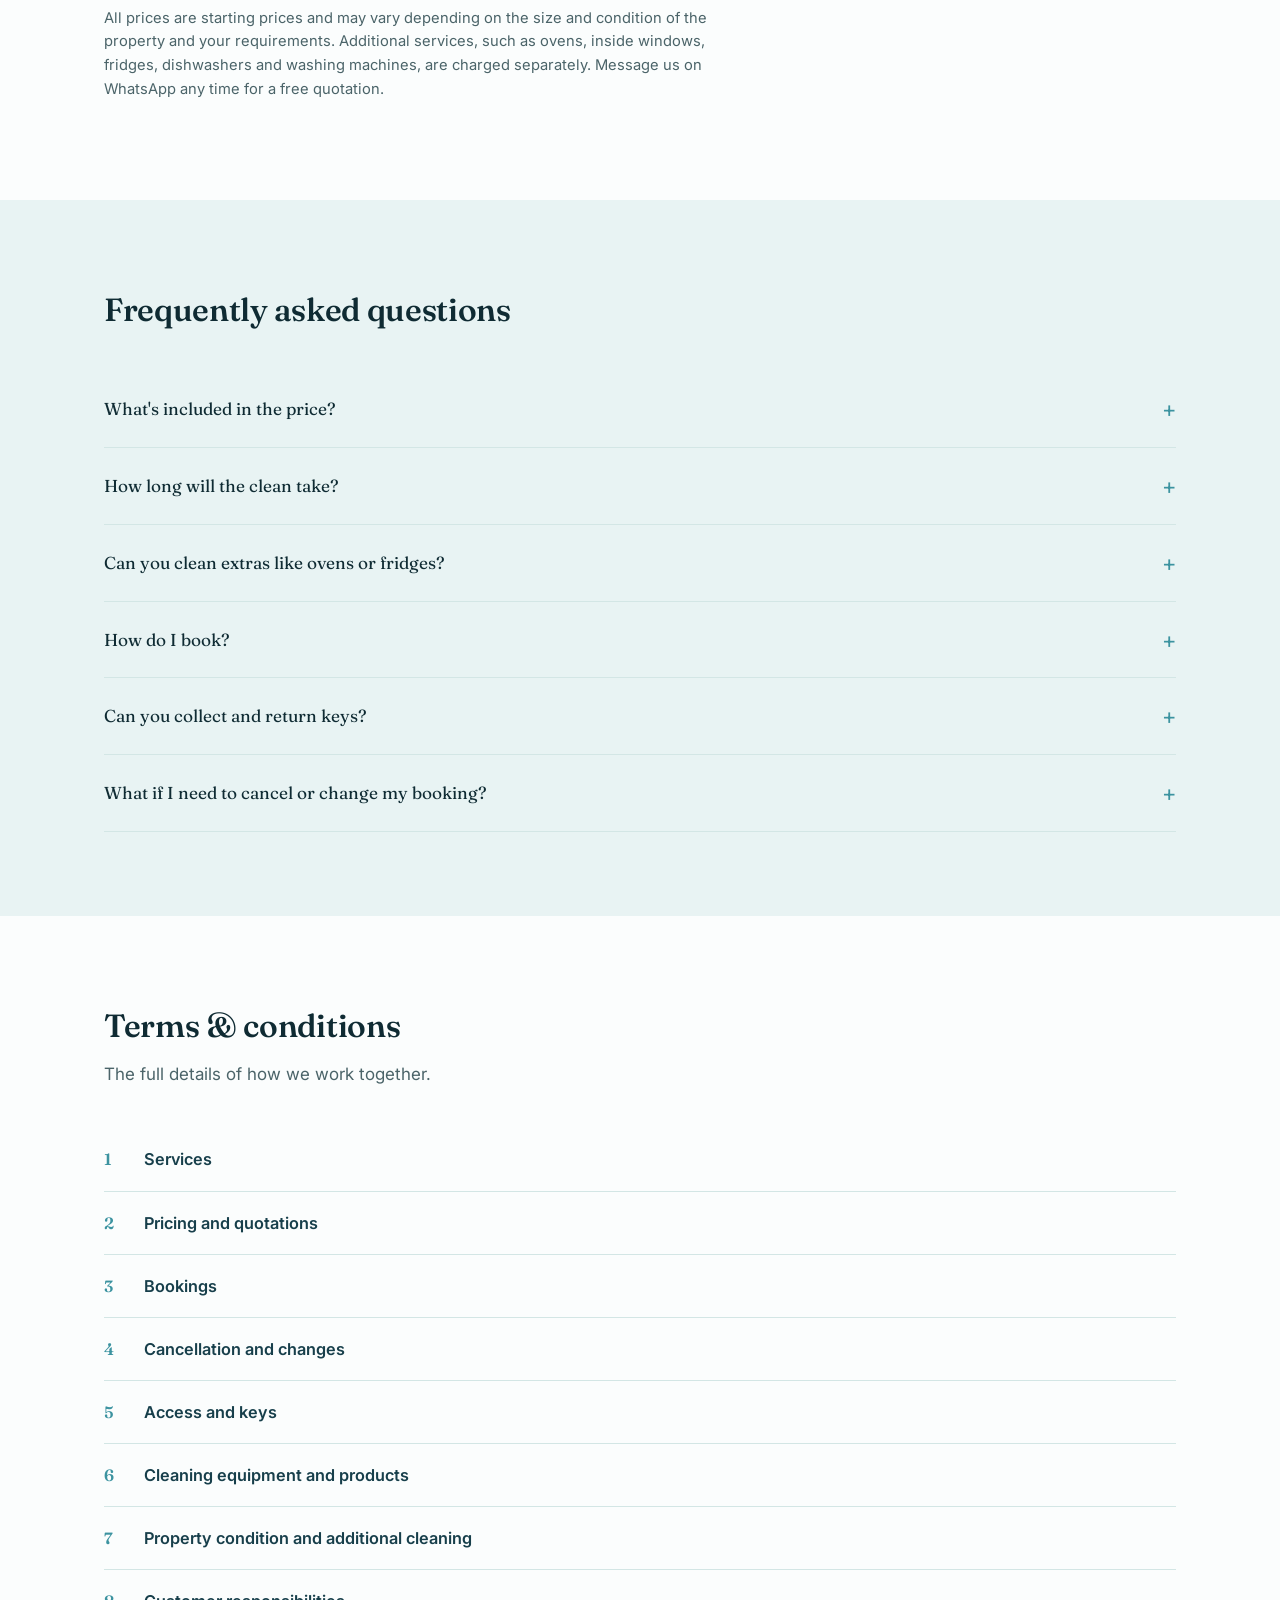
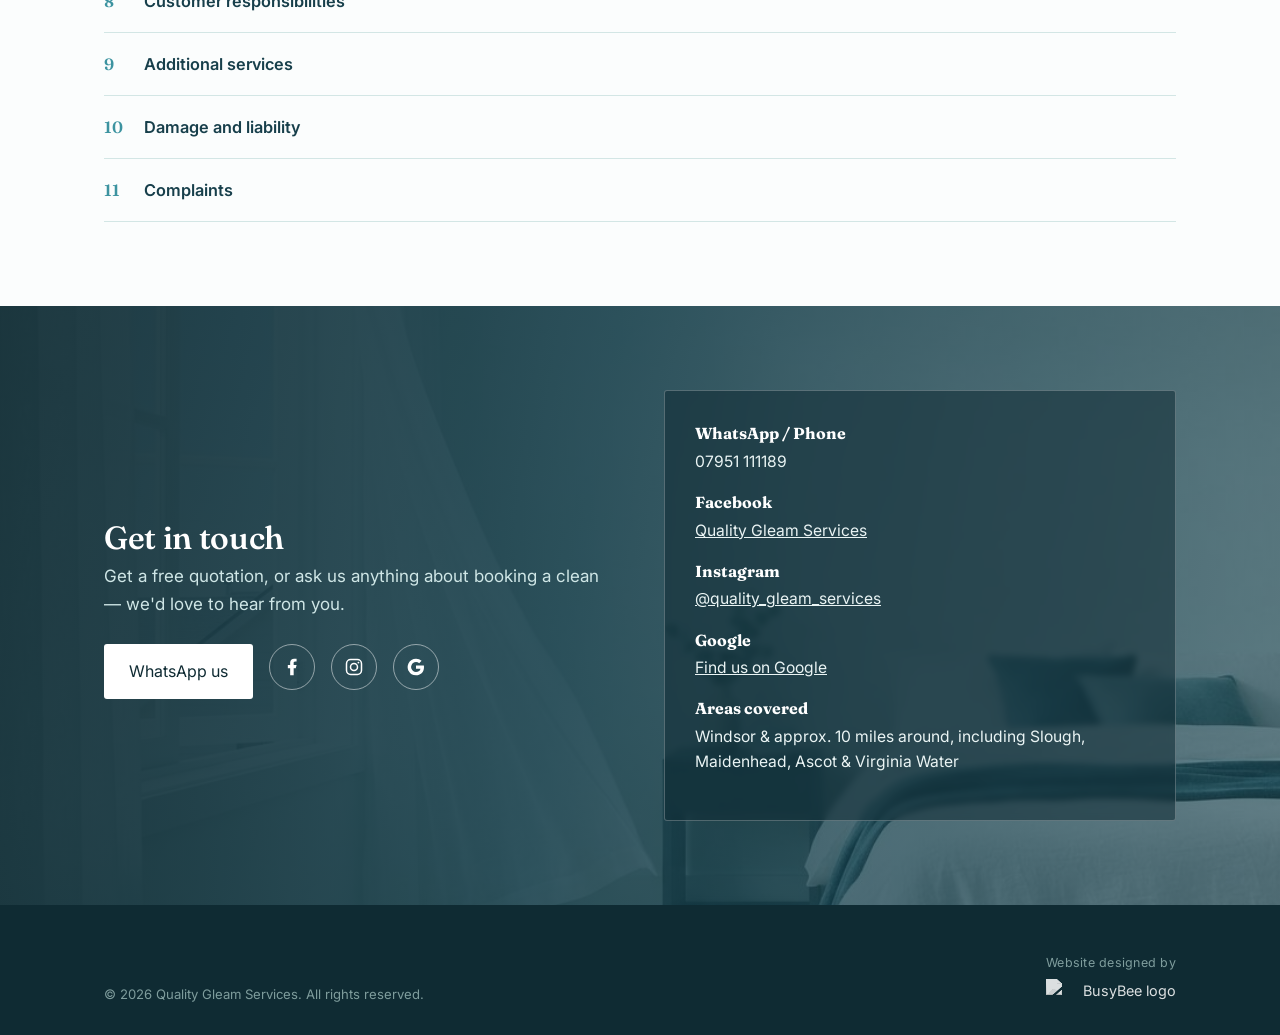
==== commit bbfce4db: "Add files via upload" ====
--- a/index.html
+++ b/index.html
@@ -136,7 +136,7 @@
         <div class="results-photo"><img src="assets/results/clean-9.jpg" alt="Polished bath taps and shower fittings"></div>
       </div>
       <div class="results-more">
-        <a class="btn btn-ghost" href="https://www.instagram.com/quality_gleam_services/" target="_blank" rel="noopener">See more on Instagram</a>
+        <a class="btn btn-ghost" href="https://www.facebook.com/p/Quality-Gleam-Services-61569471145859/" target="_blank" rel="noopener">See more on Facebook</a>
       </div>
     </div>
   </section>
@@ -344,12 +344,16 @@
           <a class="icon-btn" href="https://www.instagram.com/quality_gleam_services/" target="_blank" rel="noopener" aria-label="Visit our Instagram profile">
             <svg viewBox="0 0 24 24" fill="none" stroke="currentColor" stroke-width="1.8"><rect x="3" y="3" width="18" height="18" rx="5"/><circle cx="12" cy="12" r="4.2"/><circle cx="17.3" cy="6.7" r="1.1" fill="currentColor" stroke="none"/></svg>
           </a>
+          <a class="icon-btn" href="https://share.google/YqWCvrrtwJ0yw17MF" target="_blank" rel="noopener" aria-label="View our Google Business Profile">
+            <svg viewBox="0 0 24 24" fill="currentColor"><path d="M21.6 12.23c0-.68-.06-1.36-.18-2.02H12v3.83h5.38a4.6 4.6 0 0 1-2 3.02v2.5h3.23c1.9-1.75 2.99-4.33 2.99-7.33Z"/><path d="M12 22c2.7 0 4.97-.89 6.62-2.42l-3.23-2.5c-.9.6-2.06.96-3.39.96-2.6 0-4.8-1.76-5.59-4.12H3.07v2.58A10 10 0 0 0 12 22Z"/><path d="M6.41 13.92a6 6 0 0 1 0-3.84V7.5H3.07a10 10 0 0 0 0 9l3.34-2.58Z"/><path d="M12 5.98c1.47 0 2.79.5 3.83 1.5l2.87-2.87A9.6 9.6 0 0 0 12 2a10 10 0 0 0-8.93 5.5l3.34 2.58C7.2 7.74 9.4 5.98 12 5.98Z"/></svg>
+          </a>
         </div>
       </div>
       <div class="contact-card">
         <div><strong>WhatsApp / Phone</strong>07951 111189</div>
         <div><strong>Facebook</strong><a href="https://www.facebook.com/p/Quality-Gleam-Services-61569471145859/" target="_blank" rel="noopener" style="color:#eaf4f4;">Quality Gleam Services</a></div>
         <div><strong>Instagram</strong><a href="https://www.instagram.com/quality_gleam_services/" target="_blank" rel="noopener" style="color:#eaf4f4;">@quality_gleam_services</a></div>
+        <div><strong>Google</strong><a href="https://share.google/YqWCvrrtwJ0yw17MF" target="_blank" rel="noopener" style="color:#eaf4f4;">Find us on Google</a></div>
         <div><strong>Areas covered</strong>Windsor &amp; approx. 10 miles around, including Slough, Maidenhead, Ascot &amp; Virginia Water</div>
       </div>
     </div>
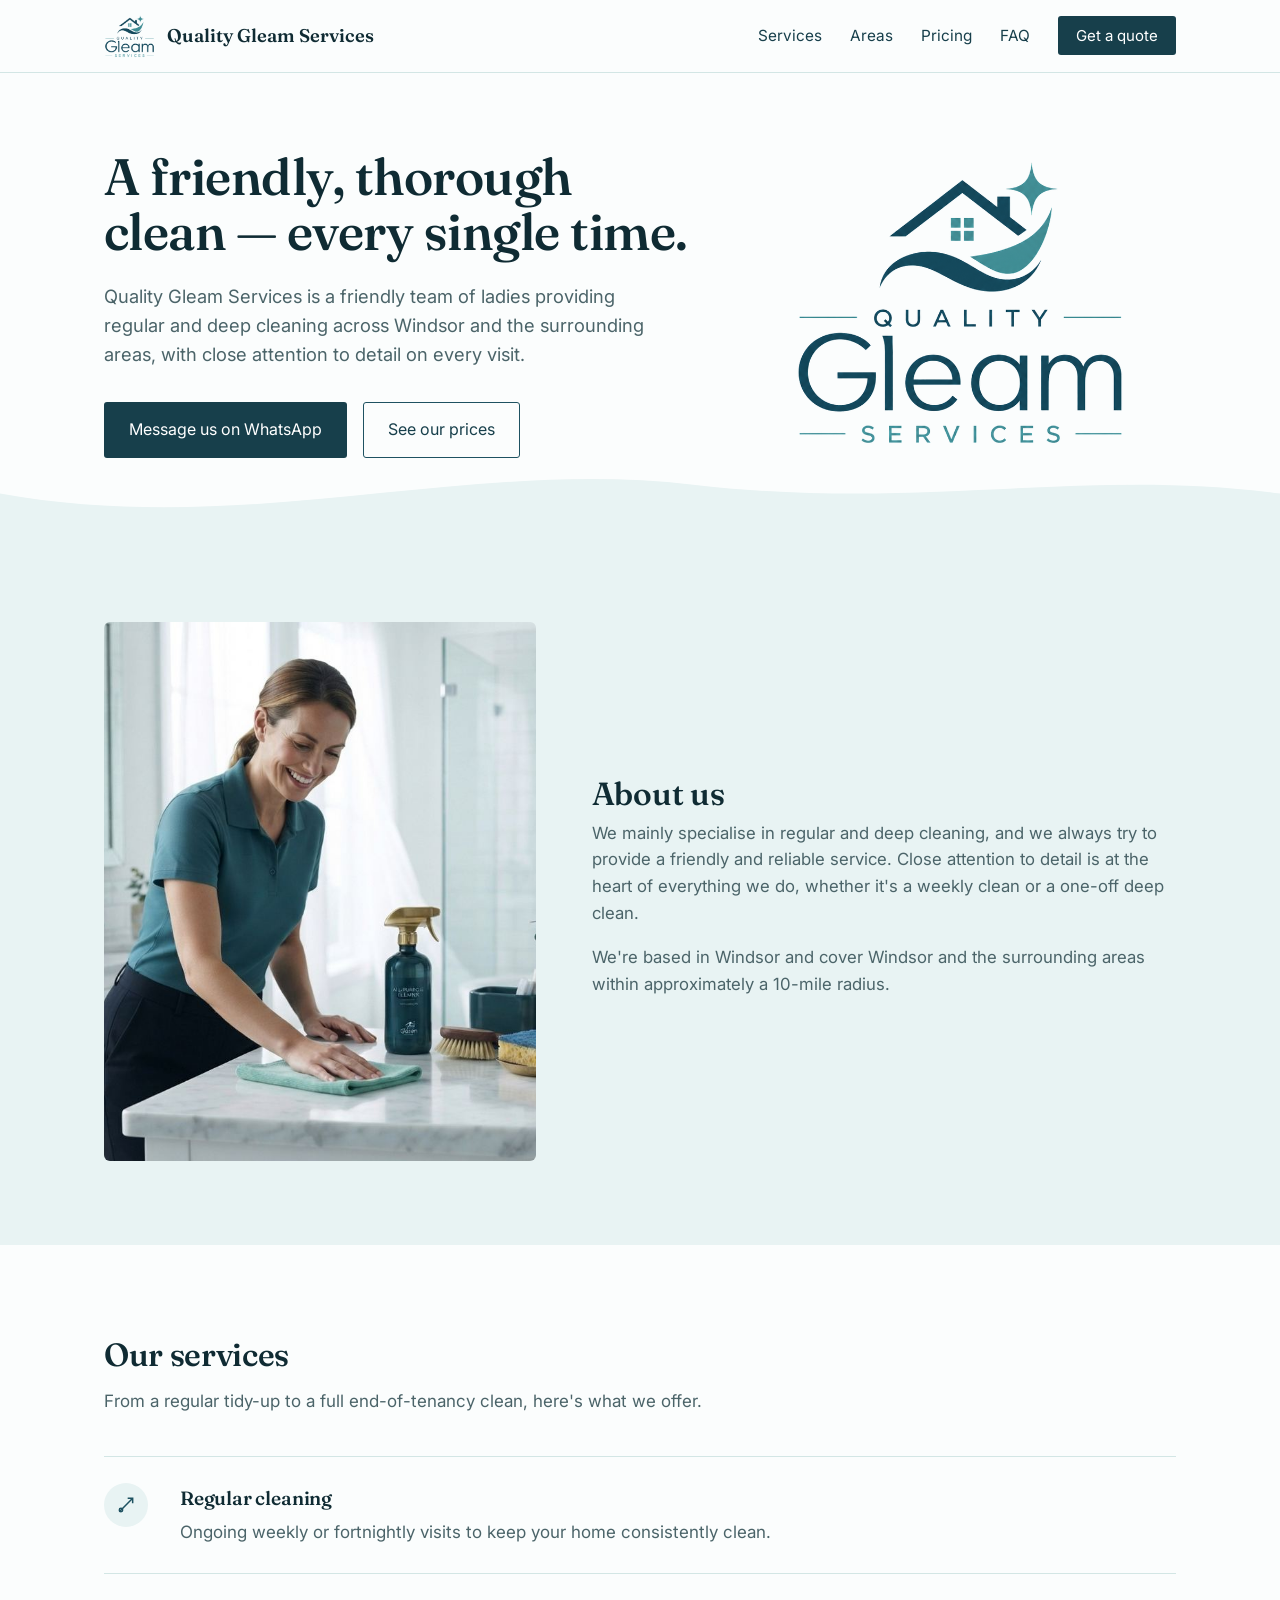
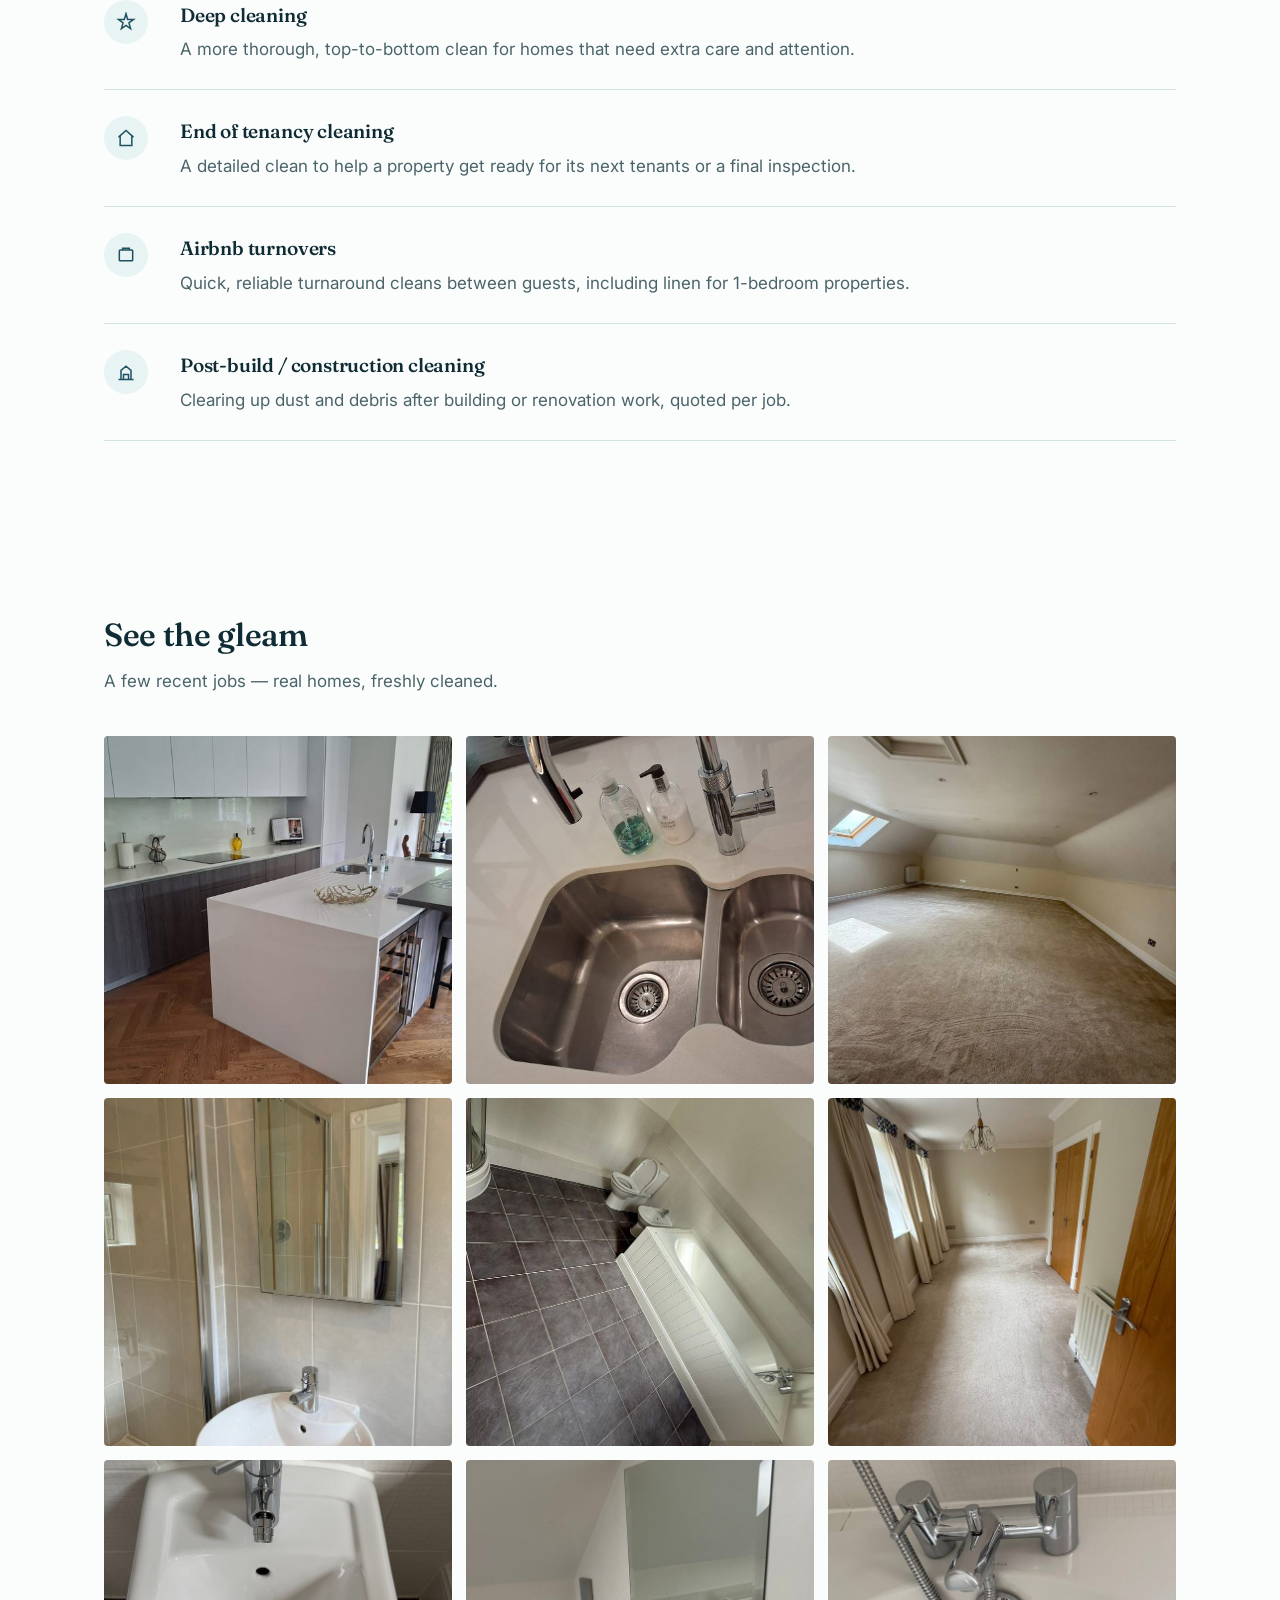
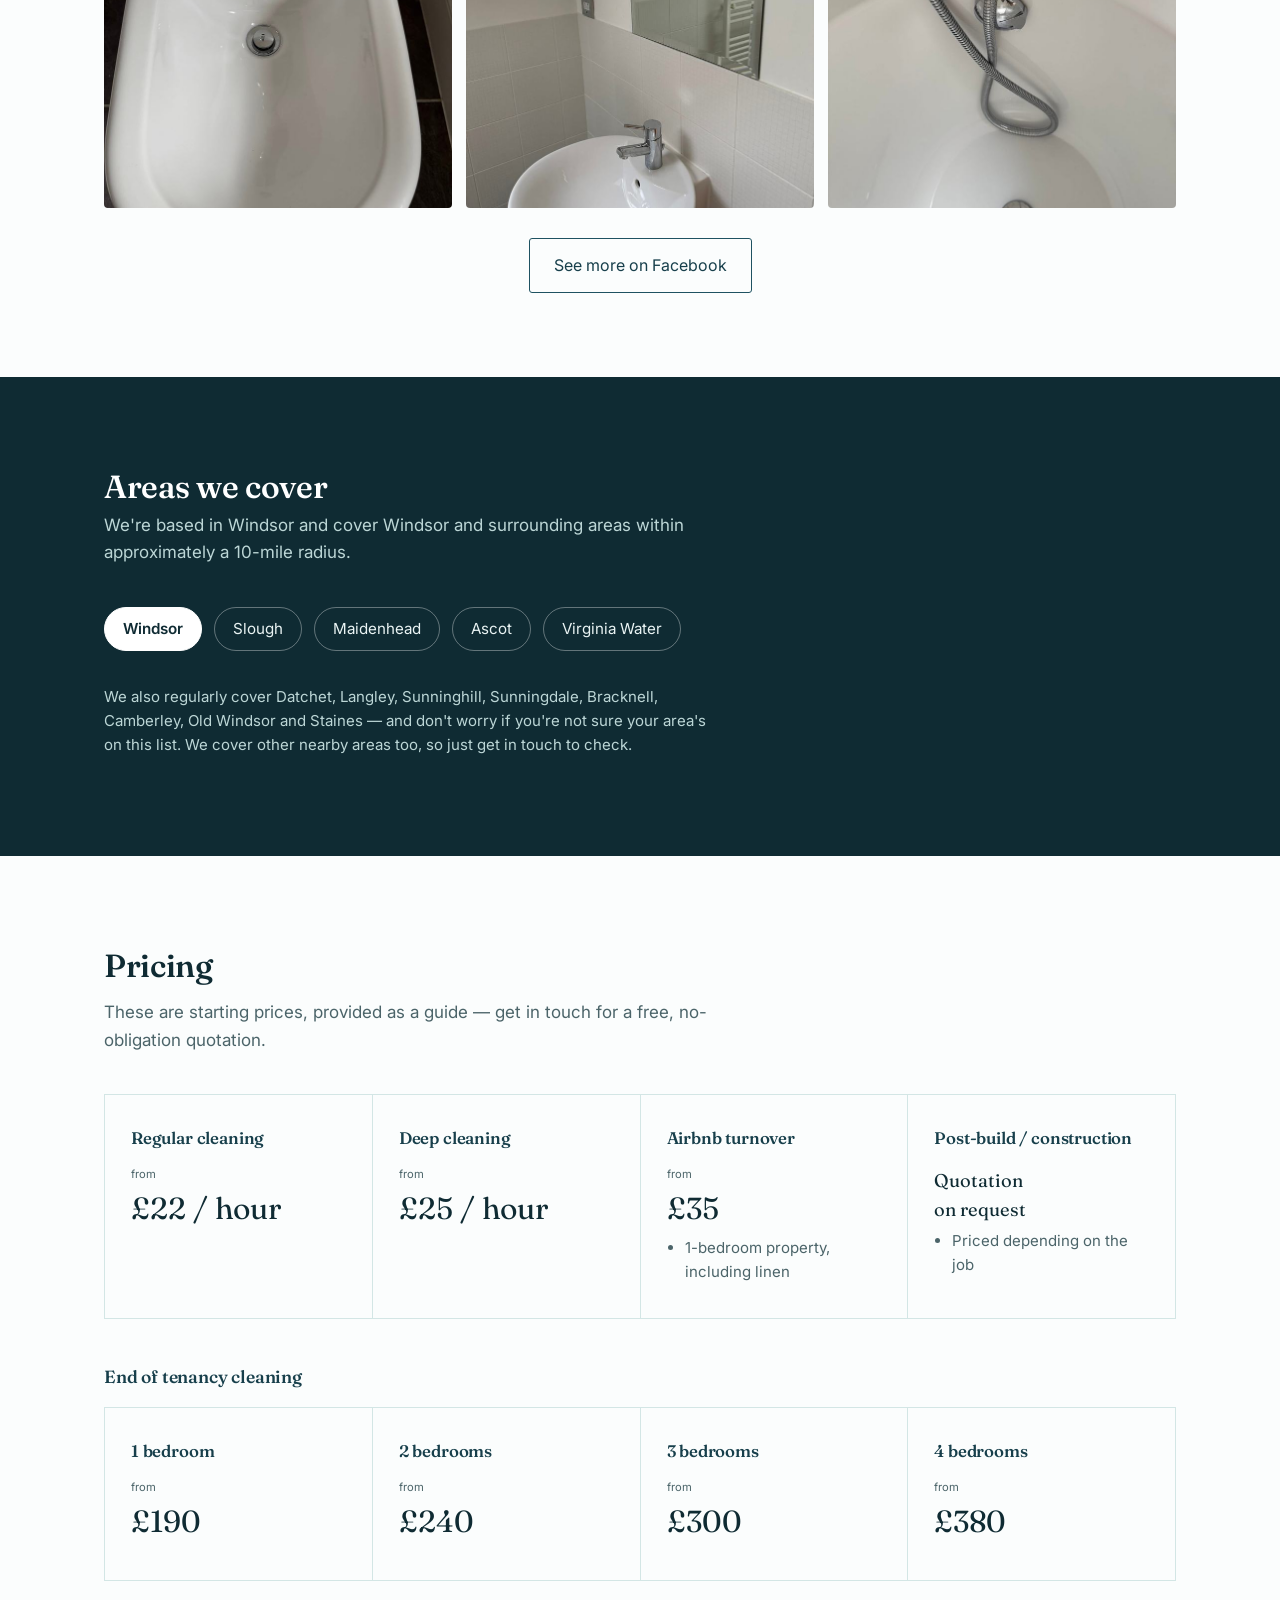
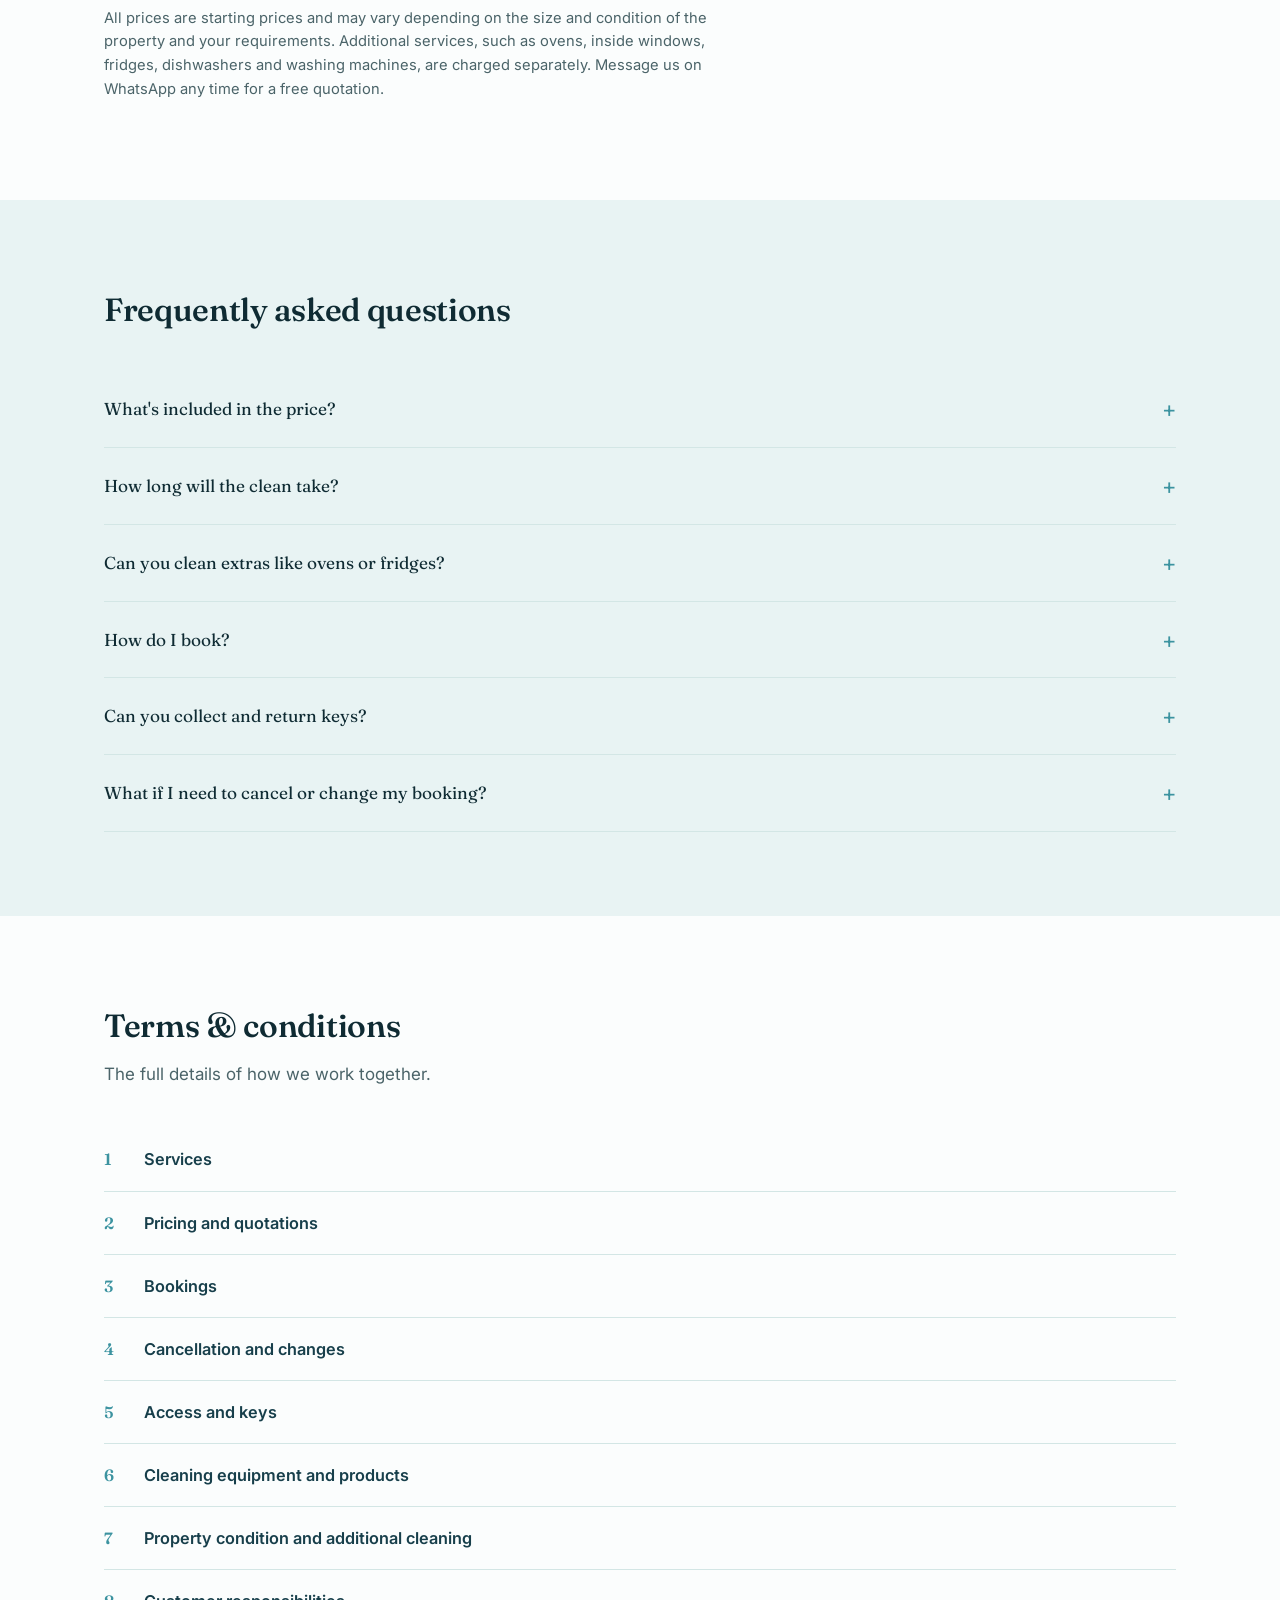
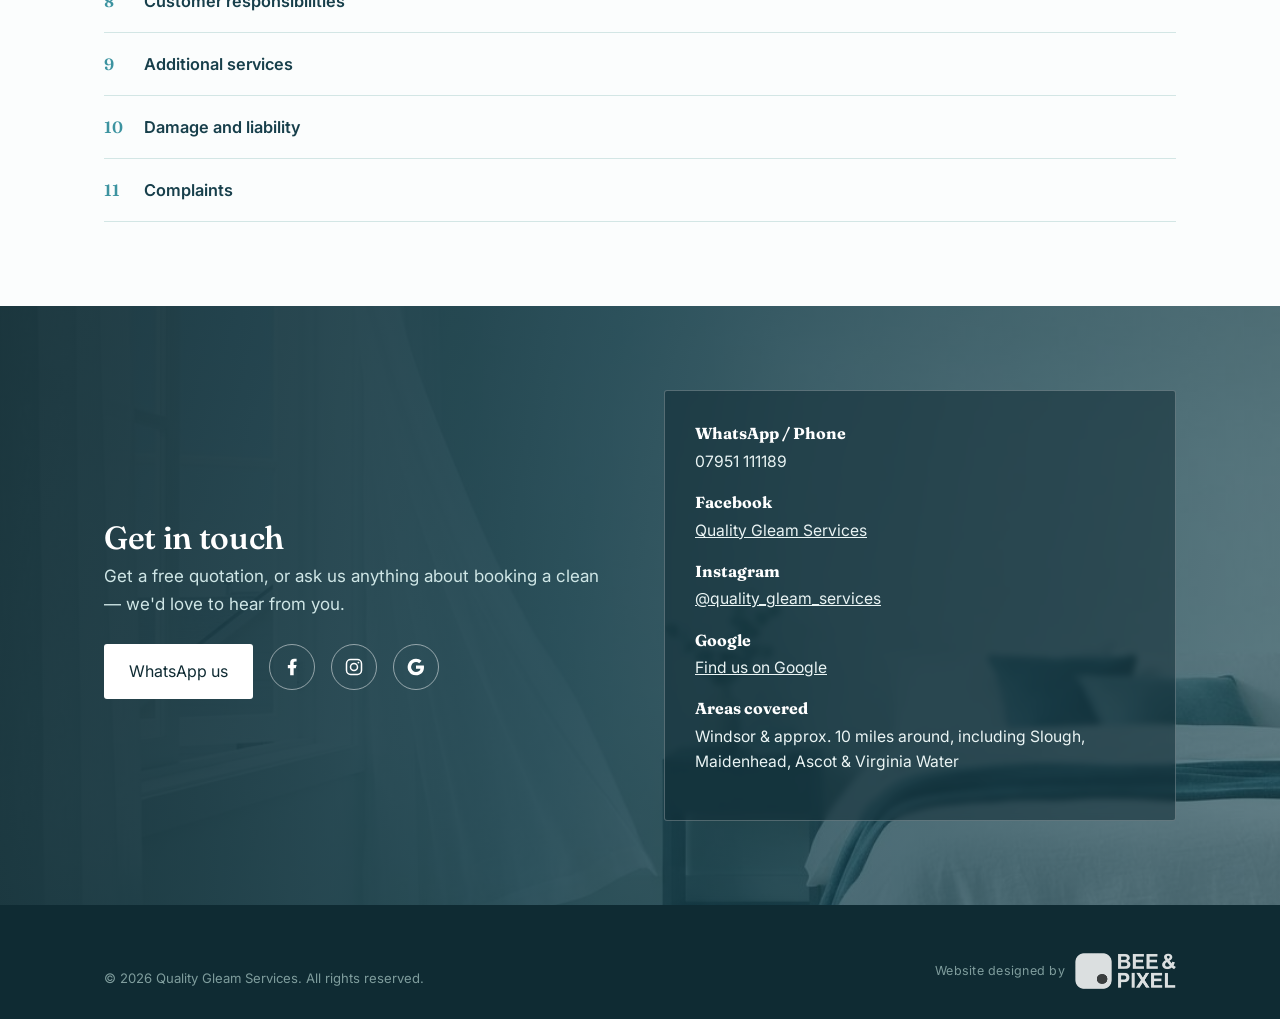
==== commit 3fd39ab4: "Update index.html" ====
--- a/index.html
+++ b/index.html
@@ -367,7 +367,7 @@
       <div class="copyright">© <span id="year"></span> Quality Gleam Services. All rights reserved.</div>
       <div class="footer-credit">
         <div class="label">Website designed by</div>
-        <img src="https://ijdpajdpoka.sirv.com/busybee-logo.png" alt="BusyBee logo">
+        <img src="bee-pixel-logo.png" alt="Bee &amp; Pixel logo">
       </div>
     </div>
   </div>
--- a/styles.css
+++ b/styles.css
@@ -193,10 +193,10 @@
 /* Footer */
 footer{background:var(--teal-900);color:#a9c6c6;padding:48px 0 30px;font-size:.9rem;}
 .footer-grid{display:flex;justify-content:space-between;align-items:flex-end;flex-wrap:wrap;gap:24px;}
-.footer-credit{text-align:right;}
+.footer-credit{display:flex;align-items:center;gap:10px;}
 .footer-credit a{color:#a9c6c6;text-decoration:none;}
-.footer-credit img{height:26px;margin-top:6px;margin-left:auto;filter:grayscale(1) brightness(1.6);opacity:.85;}
-.footer-credit .label{font-size:.78rem;letter-spacing:.02em;color:#7f9d9d;}
+.footer-credit img{height:36px;filter:grayscale(1) brightness(1.6);opacity:.85;}
+.footer-credit .label{font-size:.78rem;letter-spacing:.02em;color:#7f9d9d;white-space:nowrap;}
 hr.foot-rule{border:none;border-top:1px solid rgba(255,255,255,.12);margin:34px 0 22px;}
 .copyright{font-size:.82rem;color:#7f9d9d;}
 
@@ -209,8 +209,7 @@
   section{padding:56px 0;}
   .results-grid{grid-template-columns:repeat(2,1fr);}
   .footer-grid{flex-direction:column;align-items:flex-start;}
-  .footer-credit{text-align:left;}
-  .footer-credit img{margin-left:0;}
+  .footer-credit{justify-content:flex-start;}
 }
 
 @media (prefers-reduced-motion:reduce){
